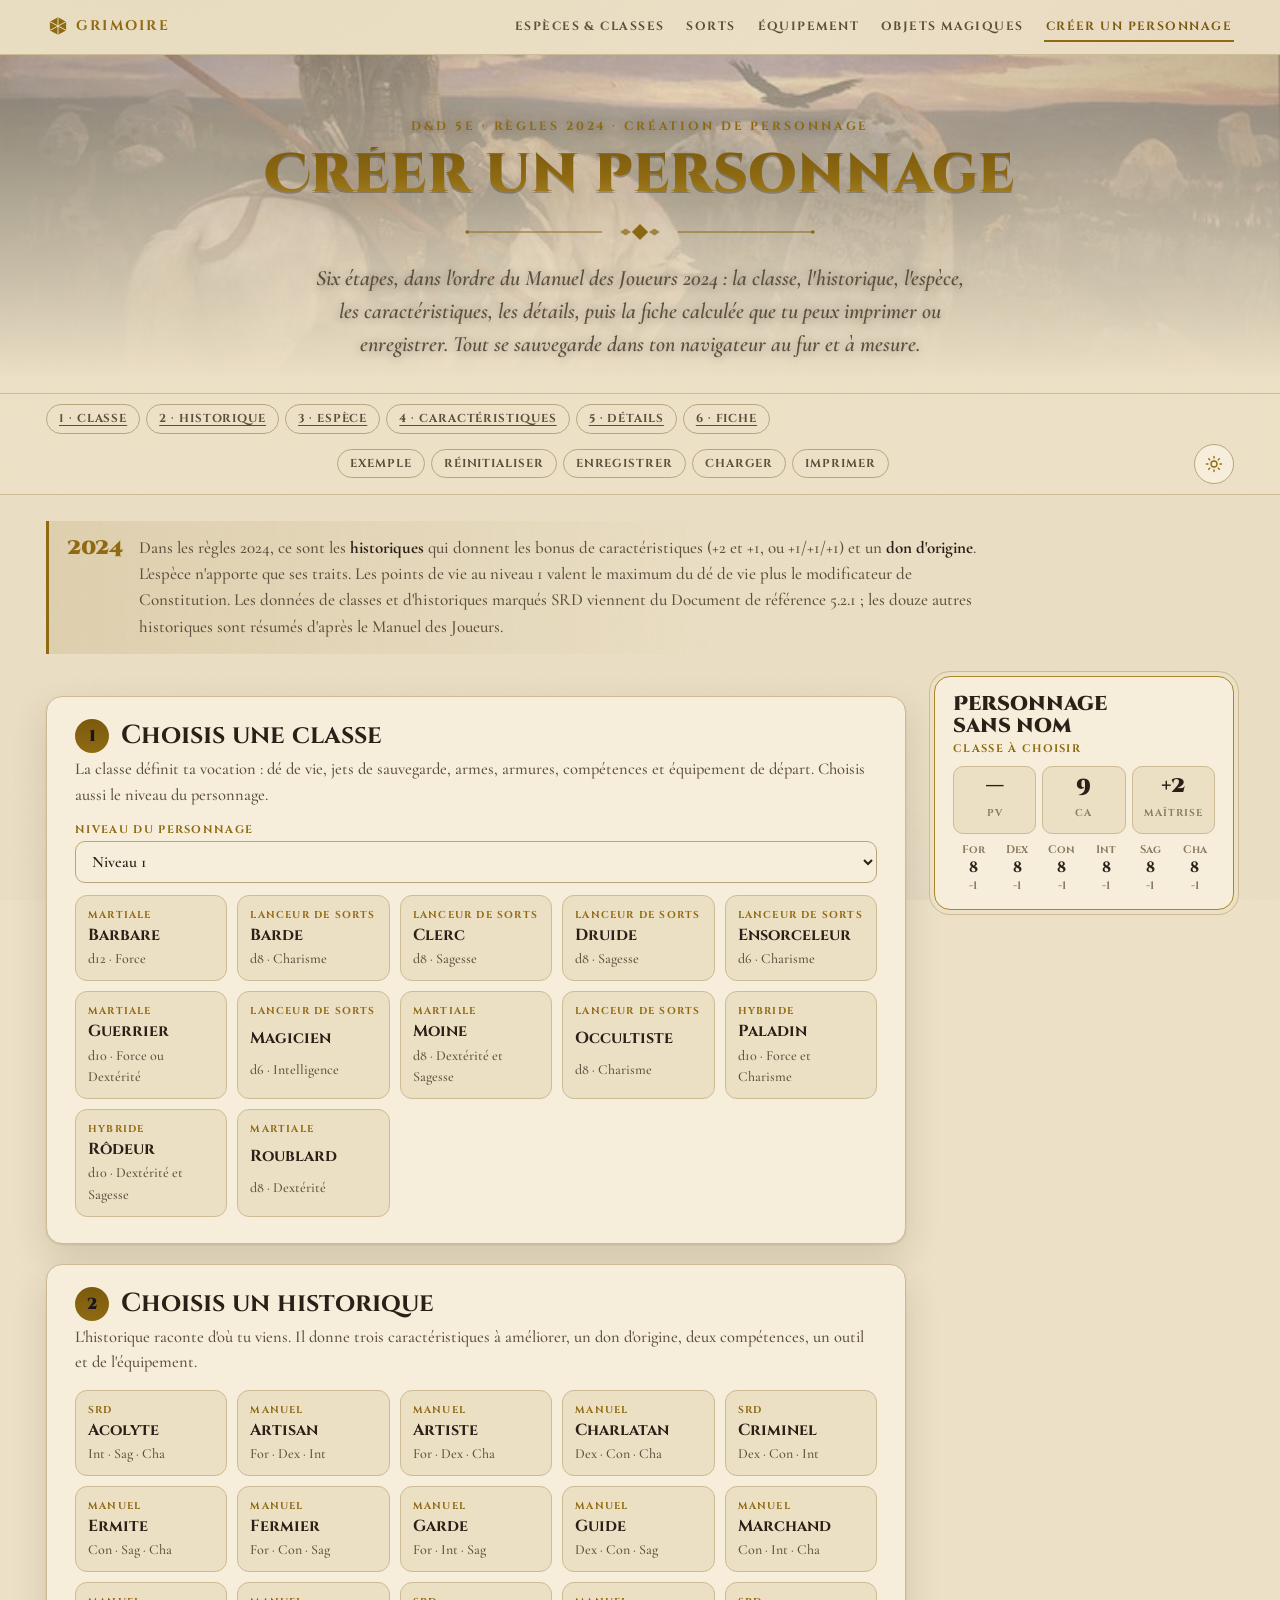
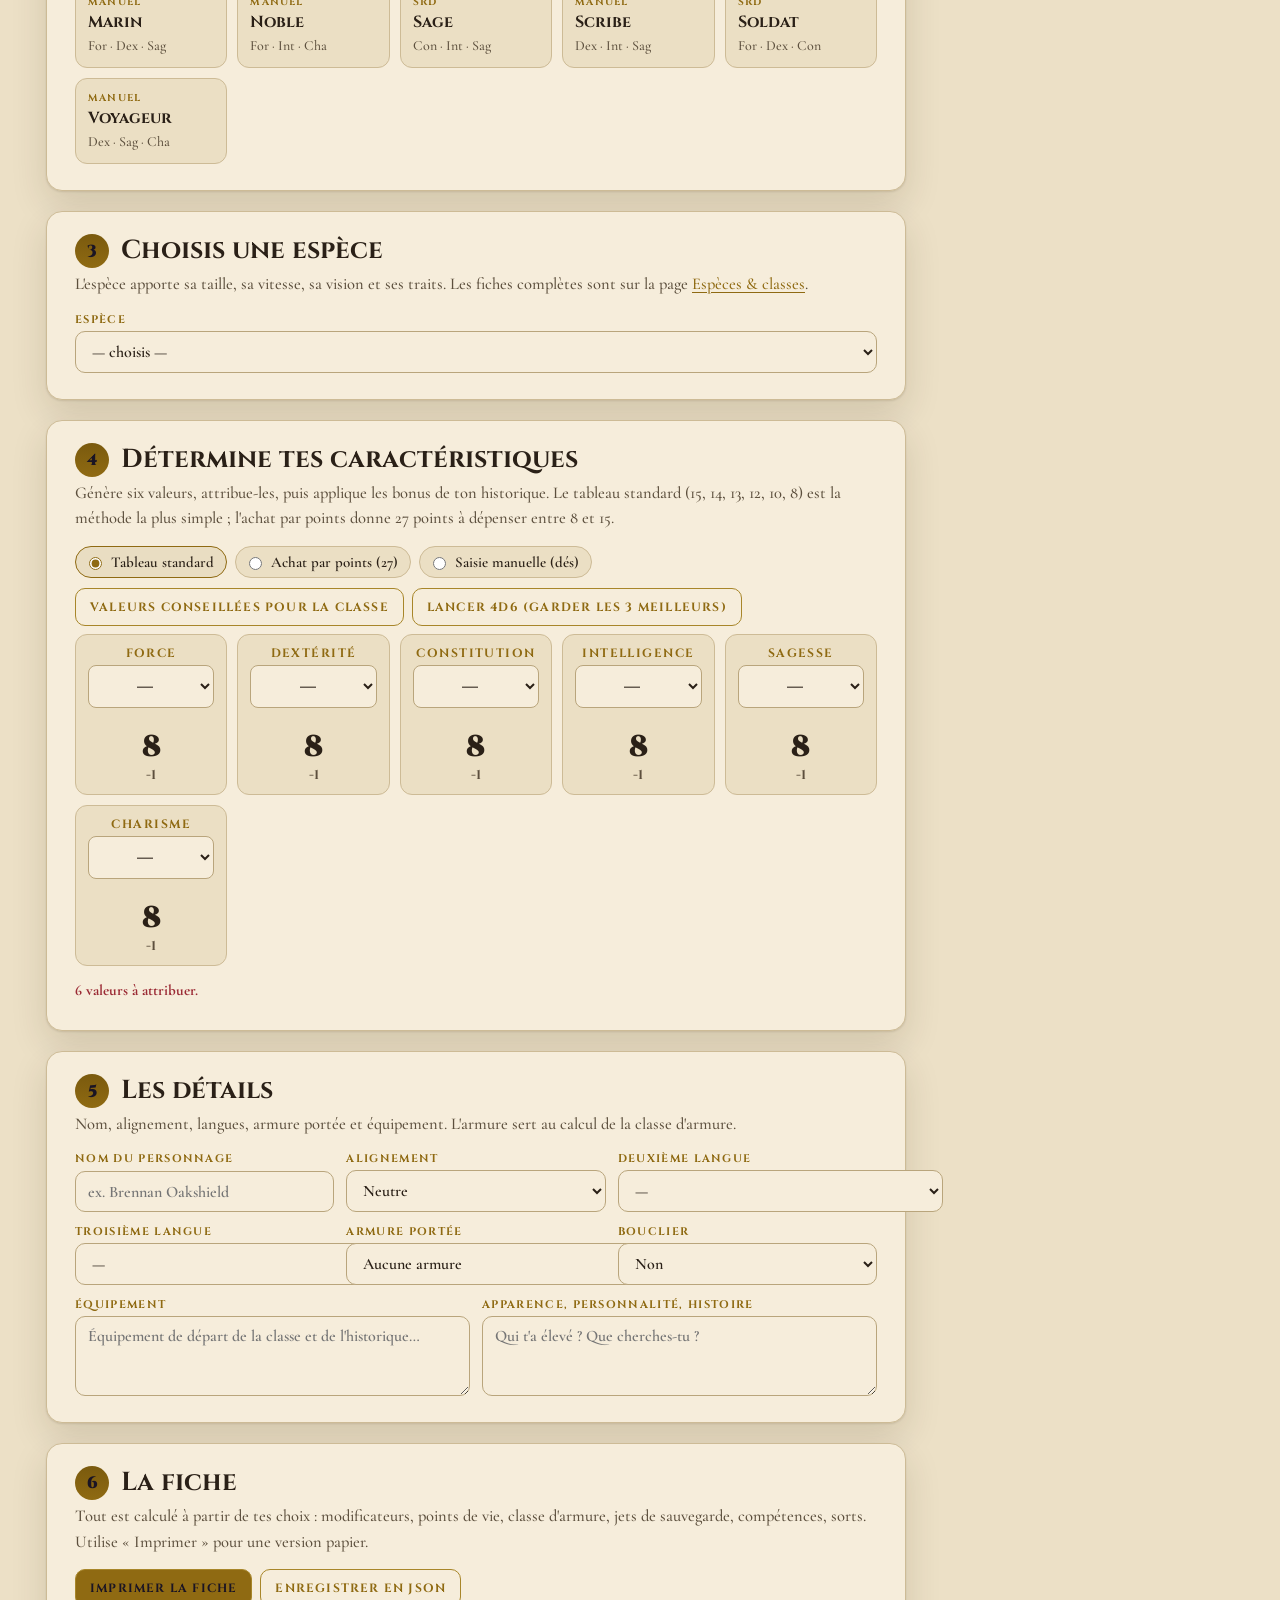
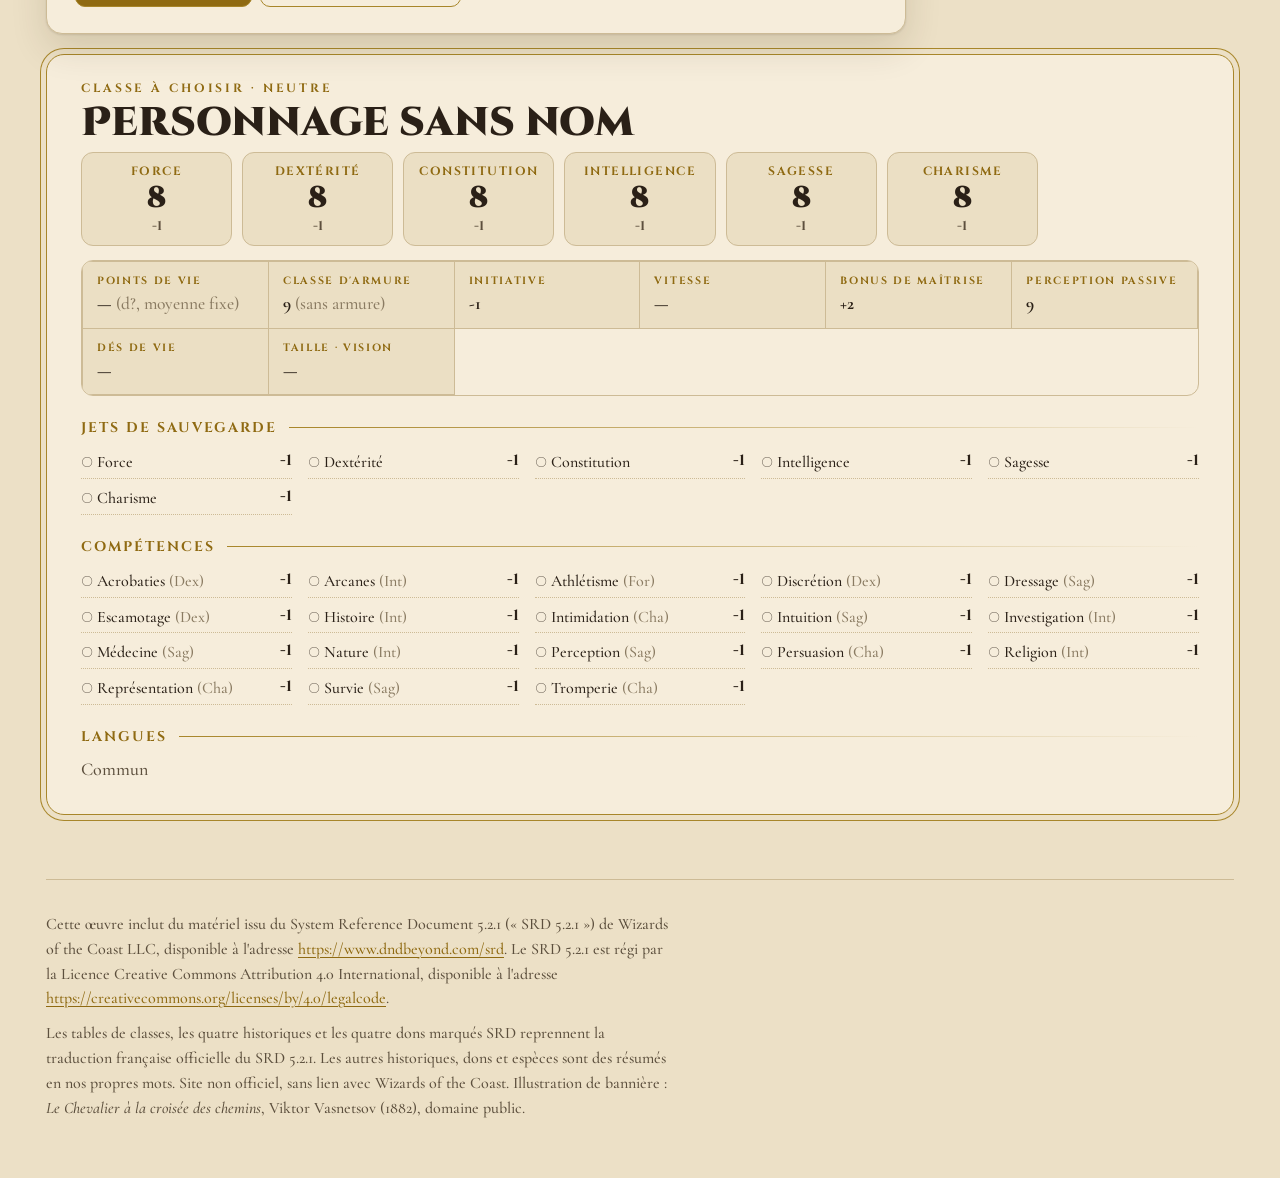
==== docs/creation.html @ 039c5c3c "Sorts, équipement, objets magiques et créateur de personnage (SRD 5.2.1 FR) Quatre nouvelles pages g" ====
<!doctype html>
<html lang="fr">
<head>
<meta charset="utf-8">
<meta name="viewport" content="width=device-width,initial-scale=1,viewport-fit=cover">
<title>Créer un personnage · Grimoire de l'aventurier</title>
<meta name="description" content="Guide et créateur de personnage pour D&D 5e (règles 2024) : classe, historique, espèce, caractéristiques, fiche calculée et imprimable.">
<link rel="icon" href="data:image/svg+xml,%3Csvg xmlns='http://www.w3.org/2000/svg' viewBox='0 0 64 64'%3E%3Cpath d='M32 4 58 18v28L32 60 6 46V18z' fill='%23d4af37'/%3E%3Cpath d='M32 4v56M6 18l26 14 26-14M6 46l26-14 26 14' stroke='%231a1424' stroke-width='3' fill='none'/%3E%3C/svg%3E">
<link rel="preconnect" href="https://fonts.googleapis.com">
<link rel="preconnect" href="https://fonts.gstatic.com" crossorigin>
<link rel="stylesheet" href="https://fonts.googleapis.com/css2?family=Cinzel:wght@500;700;900&family=Cinzel+Decorative:wght@700;900&family=Cormorant+Garamond:ital,wght@0,500;0,600;0,700;1,500;1,600&display=swap">
<link rel="stylesheet" href="style.css">
<style>
.layout{display:grid;grid-template-columns:minmax(0,1fr) 300px;gap:28px;align-items:start;margin-top:22px}
@media (max-width:980px){.layout{grid-template-columns:1fr}.aside{position:static!important}}
.aside{position:sticky;top:78px}
.step{background:var(--surface);border:1px solid var(--line);border-radius:var(--radius);padding:22px clamp(16px,3vw,28px) 26px;margin-top:20px;scroll-margin-top:90px;box-shadow:var(--shadow)}
.step h2{font:700 clamp(20px,2.6vw,26px)/1.15 var(--display);margin:0 0 4px;display:flex;align-items:center;gap:12px;color:var(--ink)}
.step h2 .num{width:34px;height:34px;flex:none;display:grid;place-items:center;border-radius:50%;background:linear-gradient(180deg,var(--gold-2),var(--gold));color:#1a1424;font:900 16px var(--display)}
.step .help{margin:0 0 14px;color:var(--ink-2);font-size:16.5px}
.cards{display:grid;grid-template-columns:repeat(auto-fill,minmax(150px,1fr));gap:10px}
.pick{all:unset;box-sizing:border-box;cursor:pointer;border:1px solid var(--line);border-radius:12px;padding:12px 12px 10px;background:var(--surface-2);display:grid;gap:4px;transition:border-color .15s,transform .15s}
.pick:hover{border-color:var(--gold-3);transform:translateY(-1px)}
.pick[aria-pressed="true"]{border-color:var(--gold);box-shadow:0 0 0 1px var(--gold),0 0 18px rgba(212,175,55,.2);background:var(--surface-3)}
.pick b{font:700 16px/1.15 var(--display);color:var(--ink)}
.pick i{font:700 10px var(--display);font-style:normal;letter-spacing:.12em;text-transform:uppercase;color:var(--gold)}
.pick small{color:var(--ink-2);font-size:14px}
.detail{margin-top:16px;border-top:1px solid var(--line);padding-top:14px;display:grid;gap:12px}
.kv{display:grid;grid-template-columns:repeat(auto-fill,minmax(210px,1fr));gap:1px;padding:1px;border:1px solid var(--line);border-radius:12px;overflow:hidden}
.kv div{background:var(--surface-2);padding:10px 12px;box-shadow:0 0 0 1px var(--line)}
.kv dt{font:700 10.5px var(--display);letter-spacing:.14em;text-transform:uppercase;color:var(--gold)}
.kv dd{margin:4px 0 0;font-size:16px;color:var(--ink)}
.checks{display:flex;flex-wrap:wrap;gap:8px}
.checks label{display:inline-flex;align-items:center;gap:6px;border:1px solid var(--line);border-radius:999px;padding:6px 12px 6px 8px;font:600 15px var(--body);background:var(--surface-2);cursor:pointer}
.checks label:has(input:checked){border-color:var(--gold);background:var(--gold-soft);color:var(--ink)}
.checks label:has(input:disabled){opacity:.5;cursor:not-allowed}
.checks input{accent-color:var(--gold)}
label.f{display:grid;gap:4px;font:700 11px var(--display);letter-spacing:.12em;text-transform:uppercase;color:var(--gold)}
label.f input,label.f select,label.f textarea{font:600 16px var(--body);padding:9px 12px;border:1px solid var(--line-2);border-radius:10px;background:var(--surface);color:var(--ink);letter-spacing:0;text-transform:none}
label.f textarea{min-height:80px;resize:vertical}
.grid2{display:grid;grid-template-columns:repeat(auto-fit,minmax(220px,1fr));gap:12px}
.abil{display:grid;grid-template-columns:repeat(auto-fill,minmax(150px,1fr));gap:10px;margin-top:8px}
.ab{border:1px solid var(--line);border-radius:12px;padding:10px 12px;background:var(--surface-2);text-align:center;display:grid;gap:4px}
.ab b{font:700 12px var(--display);letter-spacing:.12em;text-transform:uppercase;color:var(--gold)}
.ab select,.ab input{font:700 20px var(--display);text-align:center;padding:6px;border:1px solid var(--line-2);border-radius:8px;background:var(--surface);color:var(--ink);width:100%}
.ab .tot{font:900 30px/1 var(--fancy);color:var(--ink)}
.ab .mod{font:700 13px var(--display);color:var(--ink-2)}
.ab .bonus{font:600 13px var(--body);color:var(--teal);min-height:16px}
.warn{color:var(--crimson);font-weight:700;font-size:15px}
.ok{color:var(--teal);font-weight:700;font-size:15px}
.btn{font:700 12px var(--display);letter-spacing:.1em;text-transform:uppercase;border:1px solid var(--gold-3);background:var(--surface);color:var(--gold);padding:10px 14px;border-radius:10px;cursor:pointer}
.btn:hover{background:var(--gold);color:#1a1424}
.btn.primary{background:var(--gold);color:#1a1424}
.btns{display:flex;flex-wrap:wrap;gap:8px;margin-top:10px}
.summ{background:var(--surface);border:1px solid var(--gold-3);border-radius:16px;padding:16px 18px;box-shadow:0 0 0 4px var(--bg),0 0 0 5px var(--line)}
.summ h3{font:900 20px/1.1 var(--fancy);margin:0;color:var(--ink);text-wrap:balance}
.summ .sub2{font:700 11px var(--display);letter-spacing:.12em;text-transform:uppercase;color:var(--gold);margin:4px 0 10px}
.summ .big{display:grid;grid-template-columns:repeat(3,1fr);gap:6px;margin:8px 0}
.summ .big div{text-align:center;border:1px solid var(--line);border-radius:10px;padding:8px 4px;background:var(--surface-2)}
.summ .big b{display:block;font:900 22px/1 var(--fancy);color:var(--ink)}
.summ .big span{font:700 10px var(--display);letter-spacing:.1em;text-transform:uppercase;color:var(--ink-3)}
.summ .mini{display:grid;grid-template-columns:repeat(6,1fr);gap:4px;margin-top:6px}
.summ .mini div{text-align:center;font:700 11px var(--display);color:var(--ink-3)}
.summ .mini b{display:block;font:700 15px var(--display);color:var(--ink)}
/* fiche */
.fiche{background:var(--surface);border:1px solid var(--gold-3);border-radius:18px;padding:26px clamp(16px,3vw,34px) 30px;margin-top:20px;box-shadow:0 0 0 5px var(--bg),0 0 0 6px var(--gold-3)}
.fiche h2{font:900 clamp(28px,4vw,40px)/1.05 var(--fancy);margin:0;color:var(--ink)}
.fiche .eyebrow{margin-bottom:6px}
.fiche h4{font:700 14px var(--display);letter-spacing:.14em;text-transform:uppercase;margin:22px 0 10px;color:var(--gold);display:flex;align-items:center;gap:12px}
.fiche h4::after{content:"";flex:1;height:1px;background:linear-gradient(90deg,var(--gold-3),transparent)}
.fiche .abil .ab{background:var(--surface-2)}
.fiche .stats{margin-top:14px}
.skl{display:grid;grid-template-columns:repeat(auto-fill,minmax(210px,1fr));gap:4px 16px;font-size:16px}
.skl div{display:flex;justify-content:space-between;gap:8px;border-bottom:1px dotted var(--line);padding:3px 0}
.skl .p{color:var(--gold);font-weight:700}
.skl .m{font:700 15px var(--display);color:var(--ink)}
.fiche ul{margin:0;padding-left:18px;color:var(--ink-2);font-size:16.5px}
.fiche ul li{margin-bottom:4px}
.fiche ul b{color:var(--ink)}
.slots{display:flex;flex-wrap:wrap;gap:6px}
.slots span{border:1px solid var(--gold-3);border-radius:8px;padding:6px 10px;font:700 13px var(--display);color:var(--ink)}
.slots span small{color:var(--ink-3);letter-spacing:.06em}
body[data-print] nav.site,body[data-print] .hero,body[data-print] .bar,body[data-print] .layout,body[data-print] .note,body[data-print] footer{display:none}
@media print{
  nav.site,.hero,.bar,.layout>*:not(.fiche-wrap),.btns,footer,.note,.theme{display:none!important}
  body{background:#fff;color:#111;font-size:13px}
  body::before,body::after{display:none}
  .layout{display:block}
  .fiche{box-shadow:none;border:1px solid #999;margin:0;padding:12px 16px;color:#111;background:#fff}
  .fiche h2,.fiche .ab .tot,.fiche .skl .m,.fiche ul b{color:#111}
  .fiche .ab{background:#fff;border-color:#bbb}
  .kv div{background:#fff;box-shadow:0 0 0 1px #ccc}
}
</style>
</head>
<body data-page="creation">
<nav class="site" aria-label="Sections du site">
  <div class="wrap site-in">
    <a class="brand" href="index.html"><svg viewBox="0 0 64 64" aria-hidden="true"><path d="M32 4 58 18v28L32 60 6 46V18z" fill="currentColor"/><path d="M32 4v56M6 18l26 14 26-14M6 46l26-14 26 14" stroke="var(--bg)" stroke-width="3" fill="none"/></svg>Grimoire</a>
    <a href="index.html" data-page="index">Espèces &amp; classes</a>
    <a href="sorts.html" data-page="sorts">Sorts</a>
    <a href="equipement.html" data-page="equipement">Équipement</a>
    <a href="objets.html" data-page="objets">Objets magiques</a>
    <a href="creation.html" data-page="creation">Créer un personnage</a>
  </div>
</nav>
<header class="hero small">
  <div class="hero-art" aria-hidden="true"><img src="img/humain.jpg" alt="" style="object-position:50% 40%"></div>
  <div class="wrap hero-in">
    <div class="eyebrow">D&amp;D 5e · règles 2024 · création de personnage</div>
    <h1>Créer un personnage</h1>
    <svg class="flourish" viewBox="0 0 400 24" aria-hidden="true"><path d="M8 12h150M242 12h150" stroke="currentColor" stroke-width="1.2"/><path d="M200 3l9 9-9 9-9-9z" fill="currentColor"/><path d="M178 12l6-4 6 4-6 4zM210 12l6-4 6 4-6 4z" fill="currentColor" opacity=".7"/><circle cx="8" cy="12" r="2" fill="currentColor"/><circle cx="392" cy="12" r="2" fill="currentColor"/></svg>
    <p class="lede">Six étapes, dans l'ordre du Manuel des Joueurs 2024 : la classe, l'historique, l'espèce, les caractéristiques, les détails, puis la fiche calculée que tu peux imprimer ou enregistrer. Tout se sauvegarde dans ton navigateur au fur et à mesure.</p>
  </div>
</header>

<div class="bar" role="toolbar" aria-label="Étapes">
  <div class="wrap bar-in">
    <div class="chips" id="steps">
      <a class="chip" href="#s1">1 · Classe</a><a class="chip" href="#s2">2 · Historique</a><a class="chip" href="#s3">3 · Espèce</a><a class="chip" href="#s4">4 · Caractéristiques</a><a class="chip" href="#s5">5 · Détails</a><a class="chip" href="#s6">6 · Fiche</a>
    </div>
    <div class="chips" style="margin-left:auto">
      <button class="chip" id="b-demo" title="Remplit un exemple : un guerrier humain soldat">Exemple</button>
      <button class="chip" id="b-reset">Réinitialiser</button>
      <button class="chip" id="b-save">Enregistrer</button>
      <button class="chip" id="b-load">Charger</button>
      <button class="chip" id="b-print">Imprimer</button>
    </div>
    <input type="file" id="file" accept="application/json" hidden>
    <button class="theme" id="theme" type="button" aria-label="Changer de thème" title="Thème clair / sombre">
      <svg class="moon" viewBox="0 0 24 24"><path d="M21 13A8.5 8.5 0 0 1 11 3a8.5 8.5 0 1 0 10 10z"/></svg>
      <svg class="sun" viewBox="0 0 24 24"><circle cx="12" cy="12" r="4"/><path d="M12 2v2M12 20v2M2 12h2M20 12h2M4.9 4.9l1.4 1.4M17.7 17.7l1.4 1.4M4.9 19.1l1.4-1.4M17.7 6.3l1.4-1.4"/></svg>
    </button>
  </div>
</div>

<div class="wrap">
  <div class="note">
    <b>2024</b>
    <p>Dans les règles 2024, ce sont les <strong>historiques</strong> qui donnent les bonus de caractéristiques (+2 et +1, ou +1/+1/+1) et un <strong>don d'origine</strong>. L'espèce n'apporte que ses traits. Les points de vie au niveau 1 valent le maximum du dé de vie plus le modificateur de Constitution. Les données de classes et d'historiques marqués SRD viennent du Document de référence 5.2.1 ; les douze autres historiques sont résumés d'après le Manuel des Joueurs.</p>
  </div>

  <div class="layout">
  <div>
    <section class="step" id="s1">
      <h2><span class="num">1</span>Choisis une classe</h2>
      <p class="help">La classe définit ta vocation : dé de vie, jets de sauvegarde, armes, armures, compétences et équipement de départ. Choisis aussi le niveau du personnage.</p>
      <div class="grid2" style="margin-bottom:12px"><label class="f">Niveau du personnage<select id="lvl"></select></label></div>
      <div class="cards" id="classes"></div>
      <div class="detail" id="cls-detail" hidden></div>
    </section>

    <section class="step" id="s2">
      <h2><span class="num">2</span>Choisis un historique</h2>
      <p class="help">L'historique raconte d'où tu viens. Il donne trois caractéristiques à améliorer, un don d'origine, deux compétences, un outil et de l'équipement.</p>
      <div class="cards" id="bgs"></div>
      <div class="detail" id="bg-detail" hidden></div>
    </section>

    <section class="step" id="s3">
      <h2><span class="num">3</span>Choisis une espèce</h2>
      <p class="help">L'espèce apporte sa taille, sa vitesse, sa vision et ses traits. Les fiches complètes sont sur la page <a href="index.html">Espèces &amp; classes</a>.</p>
      <div class="grid2"><label class="f">Espèce<select id="sp"></select></label><label class="f" id="sp-var-wrap" hidden>Lignée / variante<input id="sp-var" placeholder="ex. Haut-elfe, Drow…"></label></div>
      <div class="detail" id="sp-detail" hidden></div>
    </section>

    <section class="step" id="s4">
      <h2><span class="num">4</span>Détermine tes caractéristiques</h2>
      <p class="help">Génère six valeurs, attribue-les, puis applique les bonus de ton historique. Le tableau standard (15, 14, 13, 12, 10, 8) est la méthode la plus simple ; l'achat par points donne 27 points à dépenser entre 8 et 15.</p>
      <div class="checks" id="methods">
        <label><input type="radio" name="method" value="standard" checked>Tableau standard</label>
        <label><input type="radio" name="method" value="points">Achat par points (27)</label>
        <label><input type="radio" name="method" value="manuel">Saisie manuelle (dés)</label>
      </div>
      <div class="btns"><button class="btn" id="b-std">Valeurs conseillées pour la classe</button><button class="btn" id="b-roll">Lancer 4d6 (garder les 3 meilleurs)</button></div>
      <div class="abil" id="abil"></div>
      <p id="abil-msg" style="margin:10px 0 0"></p>
      <div class="detail" id="bg-bonus" hidden></div>
    </section>

    <section class="step" id="s5">
      <h2><span class="num">5</span>Les détails</h2>
      <p class="help">Nom, alignement, langues, armure portée et équipement. L'armure sert au calcul de la classe d'armure.</p>
      <div class="grid2">
        <label class="f">Nom du personnage<input id="nom" placeholder="ex. Brennan Oakshield"></label>
        <label class="f">Alignement<select id="align"></select></label>
        <label class="f">Deuxième langue<select id="lang1"></select></label>
        <label class="f">Troisième langue<select id="lang2"></select></label>
        <label class="f">Armure portée<select id="armor"></select></label>
        <label class="f">Bouclier<select id="shield"><option value="0">Non</option><option value="1">Oui (+2 CA)</option></select></label>
      </div>
      <div class="grid2" style="margin-top:12px">
        <label class="f">Équipement<textarea id="equip" placeholder="Équipement de départ de la classe et de l'historique…"></textarea></label>
        <label class="f">Apparence, personnalité, histoire<textarea id="notes" placeholder="Qui t'a élevé ? Que cherches-tu ?"></textarea></label>
      </div>
    </section>

    <section class="step" id="s6">
      <h2><span class="num">6</span>La fiche</h2>
      <p class="help">Tout est calculé à partir de tes choix : modificateurs, points de vie, classe d'armure, jets de sauvegarde, compétences, sorts. Utilise « Imprimer » pour une version papier.</p>
      <div class="btns"><button class="btn primary" id="b-print2">Imprimer la fiche</button><button class="btn" id="b-save2">Enregistrer en JSON</button></div>
    </section>
  </div>

  <aside class="aside">
    <div class="summ" id="summ"></div>
  </aside>
  </div>

  <div class="fiche-wrap"><article class="fiche" id="fiche"></article></div>

  <footer>
    <p>Cette œuvre inclut du matériel issu du System Reference Document 5.2.1 (« SRD 5.2.1 ») de Wizards of the Coast LLC, disponible à l'adresse <a href="https://www.dndbeyond.com/srd" target="_blank" rel="noopener">https://www.dndbeyond.com/srd</a>. Le SRD 5.2.1 est régi par la Licence Creative Commons Attribution 4.0 International, disponible à l'adresse <a href="https://creativecommons.org/licenses/by/4.0/legalcode" target="_blank" rel="noopener">https://creativecommons.org/licenses/by/4.0/legalcode</a>.</p>
    <p>Les tables de classes, les quatre historiques et les quatre dons marqués SRD reprennent la traduction française officielle du SRD 5.2.1. Les autres historiques, dons et espèces sont des résumés en nos propres mots. Site non officiel, sans lien avec Wizards of the Coast. Illustration de bannière : <i>Le Chevalier à la croisée des chemins</i>, Viktor Vasnetsov (1882), domaine public.</p>
  </footer>
</div>

<script>
const ESPECES=[
{id:"aasimar",nom:"Aasimar",en:"Aasimar",taille:"M ou P",vitesse:"9 m",vision:"18 m",
 resume:"Mortels portant une étincelle céleste, liés aux plans supérieurs et souvent guidés par un gardien divin.",
 traits:[
  ["Résistance céleste","Résistance aux dégâts nécrotiques et radiants."],
  ["Vision dans le noir","18 m."],
  ["Mains guérisseuses","Action magique : soigne une créature touchée d'autant de d4 que ton bonus de maîtrise. 1 fois par repos long."],
  ["Porteur de lumière","Tu connais le sort mineur Lumière (Charisme)."],
  ["Révélation céleste (niv. 3)","Action bonus, 1 minute, 1 fois par repos long. Une fois par tour, dégâts supplémentaires égaux à ton bonus de maîtrise. Trois formes : Ailes célestes (vol), Rayonnement intérieur (lumière et dégâts radiants autour de toi), Voile nécrotique (les ennemis proches peuvent être effrayés)."]
 ],pairs:["Paladin","Clerc","Occultiste","Ensorceleur"]},
{id:"drakeide",nom:"Drakéide",en:"Dragonborn",taille:"M",vitesse:"9 m",vision:"18 m",
 resume:"Descendants des dragons, fiers et imposants, qui portent dans leur sang l'élément de leur ancêtre.",
 traits:[
  ["Ascendance draconique","Choisis un dragon : noir ou cuivre (acide), bleu ou bronze (foudre), airain, or ou rouge (feu), vert (poison), argent ou blanc (froid)."],
  ["Souffle","Remplace une attaque : cône de 4,5 m ou ligne de 9 m, 1d10 dégâts de ton type (2d10 niv. 5, 3d10 niv. 11, 4d10 niv. 17). Utilisations = bonus de maîtrise par repos long."],
  ["Résistance aux dégâts","Résistance au type de dégâts de ton ascendance."],
  ["Vision dans le noir","18 m."],
  ["Vol draconique (niv. 5)","Action bonus : des ailes spectrales te donnent une vitesse de vol égale à ta vitesse pendant 10 minutes. 1 fois par repos long."]
 ],pairs:["Paladin","Guerrier","Ensorceleur","Barbare"]},
{id:"nain",nom:"Nain",en:"Dwarf",taille:"M",vitesse:"9 m",vision:"36 m",
 resume:"Peuple robuste né de la pierre et de la forge, endurant, têtu et fidèle à ses clans.",
 traits:[
  ["Vision dans le noir","36 m, la meilleure portée des espèces du manuel."],
  ["Résilience naine","Résistance aux dégâts de poison et avantage aux jets de sauvegarde contre l'état empoisonné."],
  ["Robustesse naine","+1 point de vie maximum par niveau."],
  ["Connaissance de la pierre","Action bonus : perception des vibrations sur 18 m pendant 10 minutes, sur une surface de pierre. Utilisations = bonus de maîtrise par repos long."]
 ],pairs:["Clerc","Guerrier","Barbare","Paladin"]},
{id:"elfe",nom:"Elfe",en:"Elf",taille:"M",vitesse:"9 m",vision:"18 m",
 resume:"Êtres gracieux au sang féerique, qui ne dorment pas mais entrent en transe.",
 traits:[
  ["Lignée elfique","Drow : vision dans le noir 36 m, Lumières dansantes, puis Lueurs féeriques (niv. 3) et Ténèbres (niv. 5). Haut-elfe : Prestidigitation (échangeable), puis Détection de la magie et Foulée brumeuse. Elfe sylvestre : vitesse 10,5 m, Druidisme, puis Grande foulée et Passage sans trace."],
  ["Ascendance féerique","Avantage aux jets de sauvegarde contre l'état charmé."],
  ["Sens aiguisés","Maîtrise de Perspicacité, Perception ou Survie (au choix)."],
  ["Transe","Un repos long ne prend que 4 heures, en restant conscient."],
  ["Vision dans le noir","18 m (36 m pour les drows)."]
 ],pairs:["Rôdeur","Magicien","Roublard","Druide"]},
{id:"gnome",nom:"Gnome",en:"Gnome",taille:"P",vitesse:"9 m",vision:"18 m",
 resume:"Petits inventeurs curieux et malicieux, à l'esprit très difficile à manipuler.",
 traits:[
  ["Ruse gnome","Avantage aux jets de sauvegarde d'Intelligence, de Sagesse et de Charisme."],
  ["Lignée gnome","Gnome des forêts : Illusion mineure et Communication avec les animaux (bonus de maîtrise fois par repos long). Gnome des roches : Réparation et Prestidigitation, et fabrication de petits mécanismes."],
  ["Vision dans le noir","18 m."]
 ],pairs:["Magicien","Occultiste","Roublard","Barde"]},
{id:"goliath",nom:"Goliath",en:"Goliath",taille:"M",vitesse:"10,5 m",vision:"—",
 resume:"Descendants lointains des géants, taillés pour les sommets et la compétition.",
 traits:[
  ["Ascendance de géant","Un pouvoir au choix, bonus de maîtrise fois par repos long. Nuages : téléportation de 9 m. Feu : +1d10 feu. Givre : +1d6 froid et −3 m de vitesse. Colline : renverse la cible. Pierre : réduit les dégâts reçus de 1d12 + Con. Tempête : 1d8 tonnerre en réaction."],
  ["Forme géante (niv. 5)","Action bonus : tu deviens de taille G pendant 10 minutes, avec avantage aux tests de Force et +3 m de vitesse. 1 fois par repos long."],
  ["Carrure puissante","Avantage pour mettre fin à l'état agrippé, et tu comptes une taille au-dessus pour la capacité de charge."]
 ],pairs:["Barbare","Guerrier","Moine","Paladin"]},
{id:"halfelin",nom:"Halfelin",en:"Halfling",taille:"P",vitesse:"9 m",vision:"—",
 resume:"Petites gens chaleureuses et étonnamment chanceuses, capables de se faufiler partout.",
 traits:[
  ["Chanceux","Quand tu fais un 1 au d20 d'un test, tu relances le dé et gardes le nouveau résultat."],
  ["Brave","Avantage aux jets de sauvegarde contre l'état effrayé."],
  ["Agilité halfeline","Tu peux traverser l'espace d'une créature plus grande que toi."],
  ["Discrétion naturelle","Tu peux te cacher derrière une créature de taille M ou plus."]
 ],pairs:["Roublard","Barde","Rôdeur","Moine"]},
{id:"humain",nom:"Humain",en:"Human",taille:"M ou P",vitesse:"9 m",vision:"—",
 resume:"Le peuple le plus répandu et le plus ambitieux, qui compense sa vie courte par sa polyvalence.",
 traits:[
  ["Ingénieux","Tu gagnes l'Inspiration héroïque à chaque repos long."],
  ["Doué","Maîtrise d'une compétence au choix."],
  ["Polyvalent","Un don d'origine au choix (par exemple Doué ou Vigilant), en plus de celui de ton historique."]
 ],pairs:["Toutes les classes"]},
{id:"orc",nom:"Orc",en:"Orc",taille:"M",vitesse:"9 m",vision:"36 m",
 resume:"Peuple endurant forgé par Gruumsh pour survivre et ne jamais abandonner.",
 traits:[
  ["Poussée d'adrénaline","Action bonus : Foncer et gagner des PV temporaires égaux à ton bonus de maîtrise. Utilisations = bonus de maîtrise par repos court ou long."],
  ["Endurance implacable","Quand tu tombes à 0 PV sans être tué, tu restes à 1 PV. 1 fois par repos long."],
  ["Vision dans le noir","36 m."]
 ],pairs:["Barbare","Guerrier","Rôdeur","Paladin"]},
{id:"tieffelin",nom:"Tieffelin",en:"Tiefling",taille:"M ou P",vitesse:"9 m",vision:"18 m",
 resume:"Mortels marqués par un héritage des plans inférieurs, reconnaissables à leurs cornes et à leur queue.",
 traits:[
  ["Héritage fiélon","Abyssal : résistance au poison, Aspersion de poison, puis Rayon empoisonné (niv. 3) et Immobilisation de personne (niv. 5). Chthonien : résistance nécrotique, Contact glacial, puis Simulacre de vie et Rayon affaiblissant. Infernal : résistance au feu, Trait de feu, puis Représailles infernales et Ténèbres."],
  ["Présence d'outre-monde","Tu connais le sort mineur Thaumaturgie."],
  ["Vision dans le noir","18 m."]
 ],pairs:["Occultiste","Ensorceleur","Barde","Paladin"]}
];

ESPECES.forEach(e=>{e.src='phb'});
const f=(nom,en,src,taille,vitesse,vision,resume,traits,pairs,type)=>({id:norm(nom).replace(/[^a-z]+/g,'-'),nom,en,src,taille,vitesse,vision,resume,traits,pairs,type});
function norm(s){return s.normalize('NFD').replace(/[̀-ͯ]/g,'').toLowerCase()}
ESPECES.push(
// Eberron : Forge of the Artificer (déc. 2025)
f("Changelin","Changeling","eberron","M ou P","9 m","—","Métamorphes capables de changer d'apparence à volonté, qui vivent souvent sous plusieurs identités.",[
 ["Métamorphe","Action : tu changes d'apparence (traits, voix, taille dans ta catégorie). Avantage aux tests de Charisme tant que tu es métamorphosé (révision 2025)."],
 ["Instincts de changelin","Maîtrise de deux compétences sociales (Tromperie, Intimidation, Perspicacité, Représentation ou Persuasion)."]
],["Roublard","Barde","Occultiste","Ensorceleur"],"Humanoïde"),
f("Kalashtar","Kalashtar","eberron","M","9 m","—","Humains liés à un esprit venu du plan des rêves, calmes, télépathes et coupés de leurs propres songes.",[
 ["Type Aberration","Depuis la révision 2025, les kalashtar sont des Aberrations."],
 ["Lien mental","Télépathie, désormais avec plusieurs créatures à la fois et sans ligne de vue."],
 ["Discipline mentale","Résistance aux dégâts psychiques."],
 ["Coupé des rêves","Après un repos long, maîtrise d'une compétence au choix jusqu'au repos long suivant. Les sorts de rêve n'ont pas d'effet sur toi."]
],["Moine","Clerc","Magicien","Barde"],"Aberration"),
f("Khoravar","Khoravar","eberron","M ou P","9 m","18 m","Les demi-elfes d'Eberron, devenus un peuple à part entière entre les mondes humain et elfique.",[
 ["Ascendance féerique","Avantage aux sauvegardes contre l'état charmé."],
 ["Don féerique","Tu connais le sort mineur Amis, échangeable après un repos long contre un sort mineur de clerc, druide ou magicien."],
 ["Résilience à la léthargie","Transforme un échec contre l'état inconscient en réussite. Se recharge après 1d4 repos longs."],
 ["Polyvalence","Maîtrise d'une compétence ou d'un outil, échangeable après chaque repos long."],
 ["Vision dans le noir","18 m."]
],["Barde","Rôdeur","Paladin","Toutes les classes"],"Humanoïde"),
f("Changeforme","Shifter","eberron","M ou P","9 m","18 m","Descendants des lycanthropes, capables de laisser surgir leur bête intérieure pendant un moment.",[
 ["Mutation","Action bonus : tu libères ta part animale et gagnes des PV temporaires, plus un effet selon ta lignée (Longues-dents, Crins-sauvages, Pieds-rapides, Cuir-dur…). Utilisations liées au bonus de maîtrise."],
 ["Instincts bestiaux","Maîtrise d'une compétence parmi Acrobaties, Athlétisme, Intimidation ou Survie."],
 ["Vision dans le noir","18 m."]
],["Barbare","Rôdeur","Moine","Druide"],"Humanoïde"),
f("Forgelier","Warforged","eberron","M ou P","9 m","—","Soldats artificiels créés pour la Dernière Guerre, en quête d'un sens maintenant que la paix est revenue.",[
 ["Type Artificiel","Depuis la révision 2025, les forgeliers sont des Artificiels (Construct)."],
 ["Résilience construite","Résistance au poison et avantage pour éviter ou mettre fin à l'état empoisonné."],
 ["Protection intégrée","Armure intégrée au corps. Enfiler une armure ne prend plus une heure."],
 ["Repos de sentinelle","Pas besoin de dormir, et la magie ne peut pas t'endormir."],
 ["Infatigable","Pas d'épuisement dû à la soif, la faim ou l'asphyxie."]
],["Guerrier","Paladin","Artificier","Clerc"],"Artificiel"),
// Ravenloft : The Horrors Within (juin 2026)
f("Dhampir","Dhampir","ravenloft","M ou P","10,5 m","18 m","Mortels à moitié touchés par le vampirisme, qui ont soif sans être morts.",[
 ["Pattes d'araignée","Vitesse d'escalade égale à ta vitesse. Niveau 3 : tu te déplaces sur les murs et plafonds sans les mains."],
 ["Trace de mort-vivant","Résistance aux dégâts nécrotiques."],
 ["Morsure vampirique","Frappe à mains nues de 1d4 + Con perforants. Tu peux drainer (PV récupérés égaux aux dégâts) ou te renforcer (bonus à ton prochain test ou attaque dans la minute)."]
],["Roublard","Moine","Occultiste","Guerrier"],"Humanoïde"),
f("Hexblood","Hexblood","ravenloft","M ou P","9 m","18 m","Créatures transformées par une sorcière ou un pacte de guenaude, marquées par une magie étrange.",[
 ["Jeton étrange","Action bonus : tu crées un jeton magique pour envoyer un message télépathique (25 mots, 16 km) ou voir à distance à travers lui."],
 ["Magie maléfique","Déguisement et Maléfice toujours préparés, chacun lançable une fois par repos long sans emplacement (Int, Sag ou Cha)."],
 ["Vision dans le noir","18 m."]
],["Occultiste","Ensorceleur","Druide","Barde"],"Fée"),
f("Lupin","Lupin","ravenloft","M ou P","9 m","?","Nouvelle espèce 2026 : un peuple à l'allure de loup, héritier des instincts des loups-garous.",[
 ["Bond sauvage","Tes frappes à mains nues infligent des dégâts tranchants, et tu peux combiner dégâts et bousculade sur le même coup."],
 ["Hurlement","Action bonus : les créatures à 4,5 m font une sauvegarde de Sagesse (DD 8 + Con + maîtrise) ou ont un désavantage aux attaques et sauvegardes jusqu'à ton prochain tour."],
 ["Instincts de loup-garou","Maîtrise de Perception, Discrétion ou Survie."]
],["Barbare","Rôdeur","Moine","Guerrier"],"Humanoïde"),
f("Reborn","Reborn","ravenloft","M ou P","9 m","—","Revenus d'entre les morts, avec des souvenirs fragmentés d'une vie passée.",[
 ["Endurance étrange","Résistance au froid, au nécrotique ou au poison (au choix)."],
 ["Mort évitée","Avantage aux jets de sauvegarde contre la mort."],
 ["Éternel","Pas d'épuisement dû à la soif, la faim ou l'asphyxie, pas besoin de dormir, repos long en 4 heures."],
 ["Savoir d'une vie passée","Maîtrise d'une compétence. Sur un test raté, ajoute 1d6 (bonus de maîtrise fois par repos long)."]
],["Paladin","Clerc","Occultiste","Guerrier"],"Humanoïde"),
// Héritage : Monstres du Multivers (2022) et Manuel 2014
f("Aarakocra","Aarakocra","legacy","M","9 m","—","Peuple d'oiseaux venus du plan élémentaire de l'Air.",[
 ["Vol","Vitesse de vol égale à ta vitesse, sans armure intermédiaire ni lourde."],
 ["Serres","Frappes à mains nues de 1d6 tranchants."],
 ["Appel du vent (niv. 3)","Bourrasque une fois par repos long sans emplacement."]
],["Moine","Rôdeur","Druide"]),
f("Gobelours","Bugbear","legacy","M","9 m","18 m","Gobelinoïdes massifs et étonnamment discrets, liés aux fées.",[
 ["Membres allongés","+1,5 m d'allonge pour tes attaques au corps à corps pendant ton tour."],
 ["Attaque surprise","+2d6 dégâts contre une créature qui n'a pas encore joué au premier round."],
 ["Sournois","Maîtrise de Discrétion, tu passes par des espaces étroits."],
 ["Carrure puissante","Capacité de charge d'une taille au-dessus."],
 ["Ascendance féerique","Avantage contre l'état charmé."]
],["Roublard","Barbare","Guerrier"]),
f("Centaure","Centaur","legacy","M","12 m","—","Mi-humain mi-cheval, peuple nomade proche de la nature. Type Fée.",[
 ["Charge","Après 9 m en ligne droite, attaque de sabots en action bonus."],
 ["Sabots","Frappes à mains nues de 1d6 contondants."],
 ["Physionomie équine","Les montées coûtent le double, mais tu portes comme une créature plus grande."],
 ["Affinité naturelle","Dressage, Médecine, Nature ou Survie."]
],["Rôdeur","Paladin","Guerrier"],"Fée"),
f("Gnome des profondeurs","Deep Gnome","legacy","P","9 m","36 m","Svirfneblin de l'Outreterre, discrets et résistants à la magie.",[
 ["Résistance magique gnome","Avantage aux sauvegardes d'Int, Sag et Cha contre les sorts."],
 ["Camouflage svirfneblin","Avantage en Discrétion, bonus de maîtrise fois par repos long."],
 ["Don svirfneblin (niv. 3 et 5)","Déguisement, puis Antidétection sur toi."]
],["Roublard","Magicien","Rôdeur"]),
f("Duergar","Duergar","legacy","M","9 m","36 m","Nains gris de l'Outreterre, marqués par les flagelleurs mentaux.",[
 ["Magie duergar (niv. 3 et 5)","Agrandissement/Rapetissement, puis Invisibilité."],
 ["Résilience naine","Résistance au poison, avantage contre l'état empoisonné."],
 ["Fortitude psionique","Avantage contre les états charmé et étourdi."]
],["Guerrier","Barbare","Clerc"]),
f("Eladrin","Eladrin","legacy","M","9 m","18 m","Elfes de la Féerie dont l'humeur suit les saisons.",[
 ["Pas féerique","Action bonus : téléportation de 9 m, bonus de maîtrise fois par repos long. Effet de saison dès le niveau 3 (automne, hiver, printemps, été)."],
 ["Sens aiguisés, Ascendance féerique, Transe","Comme l'elfe."]
],["Paladin","Magicien","Ensorceleur","Occultiste"]),
f("Fée","Fairy","legacy","P","9 m","—","Petite créature de la Féerie aux ailes délicates. Type Fée.",[
 ["Vol","Vitesse de vol égale à ta vitesse, sans armure intermédiaire ni lourde."],
 ["Magie féerique","Druidisme, puis Lueurs féeriques (niv. 3) et Agrandissement/Rapetissement (niv. 5)."]
],["Druide","Occultiste","Barde"],"Fée"),
f("Firbolg","Firbolg","legacy","M","9 m","—","Gardiens des forêts, discrets et bienveillants, apparentés aux géants.",[
 ["Magie firbolg","Détection de la magie et Déguisement une fois par repos long."],
 ["Pas caché","Action bonus : invisible jusqu'à ton prochain tour, bonus de maîtrise fois par repos long."],
 ["Parole des bêtes et des feuilles","Tu peux te faire comprendre des bêtes et des plantes."],
 ["Carrure puissante","Capacité de charge d'une taille au-dessus."]
],["Druide","Clerc","Rôdeur"]),
f("Génasi","Genasi","legacy","M ou P","9 m","18 m","Mortels porteurs du sang d'un génie, chacun lié à un élément.",[
 ["Air","Vitesse 10,5 m, respiration sans fin, résistance à la foudre ; Poigne électrique, Feuille morte, Lévitation."],
 ["Terre","Ignore le terrain difficile de pierre ou de terre ; Protection contre les armes en action bonus, Passage sans trace."],
 ["Feu","Résistance au feu ; Flammes, Mains brûlantes, Lame de feu."],
 ["Eau","Amphibie, nage, résistance à l'acide ; Aspersion d'acide, Création ou destruction d'eau, Marche sur l'eau."]
],["Ensorceleur","Moine","Druide","Magicien"]),
f("Githyanki","Githyanki","legacy","M","9 m","—","Guerriers du plan Astral, libérés jadis des flagelleurs mentaux.",[
 ["Savoir astral","Après un repos long, maîtrise d'une compétence et d'une arme ou d'un outil."],
 ["Psionique githyanki","Main de mage invisible, puis Saut (niv. 3) et Foulée brumeuse (niv. 5)."],
 ["Résilience psychique","Résistance aux dégâts psychiques."]
],["Guerrier","Paladin","Magicien"]),
f("Githzerai","Githzerai","legacy","M","9 m","—","Moines ascétiques des Limbes, maîtres de leur esprit.",[
 ["Psionique githzerai","Main de mage invisible, puis Bouclier (niv. 3) et Détection des pensées (niv. 5)."],
 ["Discipline mentale","Avantage contre les états charmé et effrayé."],
 ["Résilience psychique","Résistance aux dégâts psychiques."]
],["Moine","Magicien","Clerc"]),
f("Gobelin","Goblin","legacy","P","9 m","18 m","Petits gobelinoïdes vifs et débrouillards.",[
 ["Furie des petits","Dégâts supplémentaires égaux à ton bonus de maîtrise contre plus grand que toi, bonus de maîtrise fois par repos long."],
 ["Fuite agile","Action bonus : Se désengager ou Se cacher."],
 ["Ascendance féerique","Avantage contre l'état charmé."]
],["Roublard","Guerrier","Rôdeur"]),
f("Lièvrin","Harengon","legacy","M ou P","9 m","—","Peuple lapin de la Féerie, toujours sur le qui-vive.",[
 ["Réflexe du lièvre","Bonus de maîtrise à l'initiative."],
 ["Sens léporins","Maîtrise de Perception."],
 ["Pied chanceux","Réaction : +1d4 à une sauvegarde de Dextérité ratée."],
 ["Saut du lapin","Action bonus : saut de 1d12 × 1,5 m sans attaque d'opportunité."]
],["Roublard","Moine","Rôdeur","Barde"]),
f("Hobgobelin","Hobgoblin","legacy","M","9 m","18 m","Gobelinoïdes disciplinés, forts ensemble.",[
 ["Don féerique","Aider en action bonus, avec un bonus au choix dès le niveau 3."],
 ["Fortune du nombre","Sur un test raté, bonus égal au nombre d'alliés proches (max +3)."],
 ["Ascendance féerique","Avantage contre l'état charmé."]
],["Guerrier","Magicien","Paladin"]),
f("Kenku","Kenku","legacy","M ou P","9 m","—","Peuple corbeau, imitateur hors pair.",[
 ["Duplication experte","Avantage pour copier une écriture ou un objet."],
 ["Mémoire kenku","Deux compétences, et avantage sur un test de compétence bonus de maîtrise fois par repos long."],
 ["Mimétisme","Imite les sons et voix entendus."]
],["Roublard","Rôdeur","Barde"]),
f("Kobold","Kobold","legacy","P","9 m","18 m","Petits reptiliens dévoués aux dragons, inventifs et rusés.",[
 ["Cri draconique","Action bonus : tes alliés ont l'avantage contre les ennemis à 3 m, bonus de maîtrise fois par repos long."],
 ["Héritage kobold","Ingéniosité (compétence), Défi (avantage contre la peur) ou Sorcellerie draconique (sort mineur)."]
],["Ensorceleur","Roublard","Occultiste"]),
f("Homme-lézard","Lizardfolk","legacy","M","9 m","—","Reptiliens pragmatiques des marais. Nage 9 m.",[
 ["Morsure","Frappes à mains nues de 1d6 perforants."],
 ["Mâchoires affamées","Action bonus : morsure qui donne des PV temporaires."],
 ["Armure naturelle","CA 13 + Dex sans armure."],
 ["Retenir son souffle","15 minutes."],
 ["Intuition naturelle","Deux compétences de nature ou de survie."]
],["Druide","Barbare","Rôdeur"]),
f("Minotaure","Minotaur","legacy","M","9 m","—","Guerriers à tête de taureau, puissants et au sens de l'orientation infaillible.",[
 ["Cornes","Frappes à mains nues de 1d6 perforants."],
 ["Charge encornante","Après avoir foncé, attaque de cornes en action bonus."],
 ["Cornes martelantes","Action bonus : bousculer une créature touchée."],
 ["Mémoire du labyrinthe","Tu sais toujours où est le nord, avantage pour t'orienter."]
],["Barbare","Guerrier","Paladin"]),
f("Satyre","Satyr","legacy","M","10,5 m","—","Fêtards de la Féerie, joueurs et résistants à la magie. Type Fée.",[
 ["Résistance à la magie","Avantage aux sauvegardes contre les sorts."],
 ["Coup de tête","Frappe à mains nues de 1d6 contondants."],
 ["Bonds joyeux","Tes sauts gagnent 1d8 × 30 cm."],
 ["Fêtard","Représentation, Persuasion et un instrument."]
],["Barde","Occultiste","Roublard"],"Fée"),
f("Elfe de mer","Sea Elf","legacy","M","9 m","18 m","Elfes des océans, amis des créatures marines.",[
 ["Enfant de la mer","Nage égale à ta vitesse, respiration aquatique, résistance au froid."],
 ["Ami de la mer","Communication simple avec les bêtes aquatiques."],
 ["Sens aiguisés, Ascendance féerique, Transe","Comme l'elfe."]
],["Rôdeur","Druide","Guerrier"]),
f("Shadar-kai","Shadar-kai","legacy","M","9 m","18 m","Elfes de la Gisombre au service de la Reine Corneille.",[
 ["Bénédiction de la Reine Corneille","Action bonus : téléportation de 9 m ; dès le niveau 3, résistance à tous les dégâts jusqu'à ton prochain tour."],
 ["Résistance nécrotique","Résistance aux dégâts nécrotiques."],
 ["Sens aiguisés, Ascendance féerique, Transe","Comme l'elfe."]
],["Occultiste","Roublard","Paladin"]),
f("Tabaxi","Tabaxi","legacy","M ou P","9 m","18 m","Félins curieux et voyageurs. Escalade 9 m.",[
 ["Griffes","Frappes à mains nues de 1d6 tranchants."],
 ["Talent félin","Maîtrise de Perception et Discrétion."],
 ["Agilité féline","Double ta vitesse pour un tour, puis doit rester immobile un tour pour recommencer."]
],["Roublard","Moine","Rôdeur"]),
f("Tortue","Tortle","legacy","M ou P","9 m","—","Peuple tortue qui porte sa maison sur son dos.",[
 ["Armure naturelle","CA de base 17, sans armure."],
 ["Défense de la carapace","Action : +4 CA en rentrant dans ta carapace."],
 ["Griffes","Frappes à mains nues de 1d6 tranchants."],
 ["Retenir son souffle","1 heure."]
],["Guerrier","Clerc","Druide"]),
f("Triton","Triton","legacy","M","9 m","18 m","Gardiens des profondeurs marines. Nage 9 m.",[
 ["Amphibie","Respire l'air et l'eau, résistance au froid."],
 ["Contrôle de l'air et de l'eau","Nappe de brouillard, puis Bourrasque et Marche sur l'eau."],
 ["Émissaire de la mer","Communication avec les bêtes aquatiques."]
],["Paladin","Druide","Ensorceleur"]),
f("Yuan-ti","Yuan-ti","legacy","M ou P","9 m","18 m","Serpentins issus d'anciens empires, résistants au poison et à la magie.",[
 ["Résistance à la magie","Avantage aux sauvegardes contre les sorts."],
 ["Résilience au poison","Résistance au poison, avantage contre l'état empoisonné."],
 ["Magie serpentine","Aspersion de poison, Amitié avec les animaux (serpents), puis Suggestion (niv. 3)."]
],["Occultiste","Ensorceleur","Roublard"]),
f("Demi-elfe","Half-Elf","legacy","M","9 m","18 m","Espèce du Manuel 2014, retirée en 2024 (remplacée par des parents d'espèces différentes).",[
 ["Ascendance féerique","Avantage contre l'état charmé, immunité au sommeil magique."],
 ["Polyvalence","Maîtrise de deux compétences."]
],["Barde","Paladin","Occultiste"]),
f("Demi-orc","Half-Orc","legacy","M","9 m","18 m","Espèce du Manuel 2014, retirée en 2024 au profit de l'orc.",[
 ["Endurance implacable","Tombe à 1 PV au lieu de 0, une fois par repos long."],
 ["Attaques sauvages","Un dé de dégâts en plus sur un coup critique au corps à corps."],
 ["Menaçant","Maîtrise d'Intimidation."]
],["Barbare","Guerrier","Paladin"])
);
const SOURCES={phb:"Manuel des Joueurs 2024",eberron:"Eberron : Forge of the Artificer (2025)",ravenloft:"Ravenloft : The Horrors Within (2026)",legacy:"Héritage (Monstres du Multivers 2022, Manuel 2014)"};
const SRC_SHORT={phb:"Manuel 2024",eberron:"Eberron",ravenloft:"Ravenloft",legacy:"Héritage"};

const CLASSES=[
{id:"barbare",nom:"Barbare",en:"Barbarian",de:"d12",type:"Martial",carac:"Force",js:"Force, Constitution",armures:"Légères, intermédiaires, boucliers",armes:"Courantes et de guerre",complexite:1,
 resume:"Guerrier primal porté par la rage, qui encaisse et frappe plus fort que quiconque.",
 feats:[[1,"Rage","Action bonus : dégâts bonus, résistance aux dégâts contondants, perforants et tranchants, avantage aux tests de Force."],[1,"Défense sans armure","CA = 10 + Dex + Con sans armure."],[1,"Maîtrise des armes","Propriétés spéciales sur 2 types d'armes."],[2,"Attaque téméraire","Avantage à tes attaques de Force, mais les ennemis ont l'avantage contre toi."],[2,"Sens du danger","Avantage aux sauvegardes de Dextérité."],[5,"Attaque supplémentaire","Deux attaques par action Attaquer. Déplacement rapide : +3 m."]],
 subs:[["Voie du Berserker","Path of the Berserker","Frénésie : dégâts en plus quand tu attaques de façon téméraire, immunité à la peur pendant la rage."],["Voie du Cœur sauvage","Path of the Wild Heart","Esprits animaux (ours, aigle, loup…) qui modifient ta rage."],["Voie de l'Arbre-Monde","Path of the World Tree","Liée à l'arbre cosmique : PV temporaires pour les alliés, téléportations, allonge accrue."],["Voie du Fanatique","Path of the Zealot","Dégâts divins supplémentaires et retour à la vie facilité."]]},
{id:"barde",nom:"Barde",en:"Bard",de:"d8",type:"Lanceur",carac:"Charisme",js:"Dextérité, Charisme",armures:"Légères",armes:"Courantes",complexite:2,
 resume:"Artiste dont les mots et la musique tissent la magie. Soutien, contrôle et compétences à la fois.",
 feats:[[1,"Inspiration bardique","Action bonus : un allié gagne un d6 à ajouter à un test raté."],[1,"Incantation","Lanceur complet (Charisme), liste de sorts de barde."],[2,"Expertise","Double maîtrise sur deux compétences."],[2,"Touche-à-tout","Moitié du bonus de maîtrise aux tests sans maîtrise."],[5,"Source d'inspiration","L'Inspiration passe au d8 et se recharge aussi sur un repos court."],[10,"Secrets magiques","Deux sorts de n'importe quelle liste de classe."]],
 subs:[["Collège de la Danse","College of Dance","Défense et déplacements acrobatiques, combat à mains nues élégant."],["Collège du Prestige","College of Glamour","Charme féerique, PV temporaires et repositionnement des alliés."],["Collège du Savoir","College of Lore","Compétences supplémentaires, Mots cinglants, sorts d'autres classes plus tôt."],["Collège de la Vaillance","College of Valor","Armures intermédiaires, boucliers, armes de guerre et Attaque supplémentaire."]]},
{id:"clerc",nom:"Clerc",en:"Cleric",de:"d8",type:"Lanceur",carac:"Sagesse",js:"Sagesse, Charisme",armures:"Légères, intermédiaires, boucliers",armes:"Courantes",complexite:2,
 resume:"Prêtre combattant qui canalise la puissance d'un dieu pour soigner, protéger et punir.",
 feats:[[1,"Incantation","Lanceur complet (Sagesse), prépare ses sorts chaque jour."],[1,"Ordre divin","Protecteur (armures lourdes, armes de guerre) ou Thaumaturge (sort mineur en plus, bonus en Arcanes et Religion)."],[2,"Conduit divin","Étincelle divine (soigne ou blesse) et Renvoi des morts-vivants."],[5,"Brûlure des morts-vivants","Le Renvoi inflige aussi des dégâts radiants."],[10,"Intervention divine","Lance un sort de clerc de niveau 5 ou moins gratuitement."]],
 subs:[["Domaine de la Vie","Life Domain","Soins renforcés, le soigneur par excellence."],["Domaine de la Lumière","Light Domain","Feu et lumière radiante, Illumination protectrice."],["Domaine de la Duperie","Trickery Domain","Illusions, discrétion et doubles trompeurs."],["Domaine de la Guerre","War Domain","Attaques bonus guidées par le dieu, sorts de combat."]]},
{id:"druide",nom:"Druide",en:"Druid",de:"d8",type:"Lanceur",carac:"Sagesse",js:"Intelligence, Sagesse",armures:"Légères, boucliers",armes:"Courantes",complexite:3,
 resume:"Gardien de la nature qui manie les éléments et prend la forme des bêtes.",
 feats:[[1,"Incantation","Lanceur complet (Sagesse), sorts de nature et de soins."],[1,"Druidique","Langue secrète des druides, Communication avec les animaux toujours préparé."],[1,"Ordre primordial","Magicien (sort mineur en plus) ou Gardien (armes de guerre, armures intermédiaires)."],[2,"Forme sauvage","Action bonus : se transformer en bête connue, avec PV temporaires."],[2,"Compagnon sauvage","Dépense une Forme sauvage pour invoquer un familier."],[5,"Résurgence sauvage","Échange Forme sauvage et emplacements de sorts."]],
 subs:[["Cercle de la Terre","Circle of the Land","Sorts liés au terrain (aride, polaire, tempéré, tropical), récupération de magie."],["Cercle de la Lune","Circle of the Moon","Formes sauvages plus puissantes, le druide combattant."],["Cercle de la Mer","Circle of the Sea","Colère de la mer : aura de froid et de vagues qui repousse."],["Cercle des Étoiles","Circle of the Stars","Forme étoilée (archer, calice, dragon) et carte céleste."]]},
{id:"guerrier",nom:"Guerrier",en:"Fighter",de:"d10",type:"Martial",carac:"Force ou Dextérité",js:"Force, Constitution",armures:"Toutes, boucliers",armes:"Courantes et de guerre",complexite:1,
 resume:"Maître de toutes les armes et armures, le combattant le plus régulier et le plus endurant.",
 feats:[[1,"Style de combat","Archerie, Défense, Duel, Arme à deux mains…"],[1,"Second souffle","Action bonus : récupère 1d10 + niveau PV, plusieurs fois par repos."],[1,"Maîtrise des armes","Propriétés spéciales sur 3 types d'armes."],[2,"Fougue","Une action supplémentaire, 1 fois par repos."],[2,"Esprit tactique","Dépense un Second souffle pour réussir un test de caractéristique raté."],[5,"Attaque supplémentaire","Deux attaques (trois au niv. 11, quatre au niv. 20)."],[9,"Indomptable","Relance une sauvegarde ratée."]],
 subs:[["Maître de guerre","Battle Master","Manœuvres alimentées par des dés de supériorité : feinte, désarmement, riposte…"],["Champion","Champion","Critiques sur 19–20, athlétisme amélioré, simple et efficace."],["Chevalier occulte","Eldritch Knight","Sorts de magicien (abjuration, évocation), arme liée."],["Guerrier psi","Psi Warrior","Énergie psionique : dégâts, bouclier, télékinésie."]]},
{id:"moine",nom:"Moine",en:"Monk",de:"d8",type:"Martial",carac:"Dextérité et Sagesse",js:"Force, Dextérité",armures:"Aucune",armes:"Courantes, et de guerre avec la propriété Légère",complexite:2,
 resume:"Artiste martial rapide qui canalise son énergie intérieure en rafales de coups.",
 feats:[[1,"Arts martiaux","Frappes à mains nues avec un d6 (évolue), attaque en action bonus."],[1,"Défense sans armure","CA = 10 + Dex + Sag."],[2,"Focus du moine","Points de focus : Déluge de coups, Défense patiente, Pas du vent."],[2,"Mouvement sans armure","+3 m de vitesse (augmente avec les niveaux)."],[3,"Parade des attaques","Réduit les dégâts d'une attaque et peut la renvoyer."],[5,"Attaque supplémentaire","Et Frappe étourdissante."]],
 subs:[["Guerrier de la Miséricorde","Warrior of Mercy","Soigne ou blesse d'un même geste, médecin masqué."],["Guerrier de l'Ombre","Warrior of Shadow","Ténèbres, téléportation d'ombre en ombre."],["Guerrier des Éléments","Warrior of the Elements","Frappes élémentaires à allonge, contrôle du terrain."],["Guerrier de la Paume","Warrior of the Open Hand","Renverser, repousser, priver de réaction ; techniques pures."]]},
{id:"paladin",nom:"Paladin",en:"Paladin",de:"d10",type:"Hybride",carac:"Force et Charisme",js:"Sagesse, Charisme",armures:"Toutes, boucliers",armes:"Courantes et de guerre",complexite:2,
 resume:"Chevalier lié par un serment sacré, redoutable au corps à corps et protecteur de ses alliés.",
 feats:[[1,"Imposition des mains","Réserve de PV égale à 5 × niveau pour soigner."],[1,"Incantation","Demi-lanceur (Charisme)."],[1,"Maîtrise des armes","Propriétés spéciales sur 2 types d'armes."],[2,"Châtiment du paladin","Châtiment divin toujours préparé : gros dégâts radiants sur un coup."],[2,"Style de combat","Au choix, ou sort mineur de clerc."],[5,"Attaque supplémentaire","Et Destrier fidèle toujours préparé."],[6,"Aura de protection","Toi et tes alliés proches ajoutez ton Charisme aux sauvegardes."]],
 subs:[["Serment de Dévotion","Oath of Devotion","Arme sacrée, idéal du chevalier vertueux."],["Serment de Gloire","Oath of Glory","Héros athlétique, vitesse et exploits."],["Serment des Anciens","Oath of the Ancients","Protège la lumière et la vie, résistance aux sorts."],["Serment de Vengeance","Oath of Vengeance","Traque implacable d'un ennemi désigné."]]},
{id:"rodeur",nom:"Rôdeur",en:"Ranger",de:"d10",type:"Hybride",carac:"Dextérité et Sagesse",js:"Force, Dextérité",armures:"Légères, intermédiaires, boucliers",armes:"Courantes et de guerre",complexite:2,
 resume:"Chasseur des terres sauvages qui mêle tir, pistage et magie de la nature.",
 feats:[[1,"Incantation","Demi-lanceur (Sagesse)."],[1,"Ennemi juré","Marque du chasseur toujours préparée, lancers gratuits."],[1,"Maîtrise des armes","Propriétés spéciales sur 2 types d'armes."],[2,"Explorateur habile","Expertise dans une compétence et deux langues."],[2,"Style de combat","Au choix, ou sort mineur de druide."],[5,"Attaque supplémentaire",""],[6,"Vagabond","+3 m de vitesse, escalade et nage."]],
 subs:[["Maître des bêtes","Beast Master","Un compagnon primordial (terre, mer ou ciel) qui combat à tes côtés."],["Vagabond féerique","Fey Wanderer","Dégâts psychiques, charme, présence féerique."],["Traqueur des ténèbres","Gloom Stalker","Invisible dans le noir, gros premier tour de combat."],["Chasseur","Hunter","Choix tactiques contre les hordes ou les grosses cibles."]]},
{id:"roublard",nom:"Roublard",en:"Rogue",de:"d8",type:"Martial",carac:"Dextérité",js:"Dextérité, Intelligence",armures:"Légères",armes:"Courantes, et de guerre Finesse ou Légère",complexite:1,
 resume:"Expert en compétences et en coups précis, qui frappe là où ça fait mal.",
 feats:[[1,"Attaque sournoise","+1d6 dégâts (évolue) avec avantage ou un allié à côté de la cible."],[1,"Expertise","Double maîtrise sur deux compétences."],[1,"Jargon des voleurs","Langage secret, et une langue en plus."],[1,"Maîtrise des armes","Propriétés spéciales sur 2 types d'armes."],[2,"Ruse","Action bonus : Foncer, Se désengager ou Se cacher."],[3,"Visée stable","Avantage si tu ne bouges pas ce tour."],[5,"Frappe rusée","Échange des dés de sournoise contre des effets (empoisonner, renverser, reculer)."]],
 subs:[["Escroc arcanique","Arcane Trickster","Sorts de magicien (illusion, enchantement), Main de mage invisible."],["Assassin","Assassin","Premier coup dévastateur, déguisements et poisons."],["Lame psychique","Soulknife","Lames psychiques et télépathie."],["Voleur","Thief","Mains lestes, escalade, utilisation d'objets magiques."]]},
{id:"ensorceleur",nom:"Ensorceleur",en:"Sorcerer",de:"d6",type:"Lanceur",carac:"Charisme",js:"Constitution, Charisme",armures:"Aucune",armes:"Courantes",complexite:3,
 resume:"Magie innée dans le sang, que l'ensorceleur plie et modèle avec la métamagie.",
 feats:[[1,"Incantation","Lanceur complet (Charisme), peu de sorts mais très souples."],[1,"Sorcellerie innée","Action bonus, 1 minute : DD des sorts +1 et avantage aux attaques de sort."],[2,"Source de magie","Points de sorcellerie, convertibles en emplacements de sorts."],[2,"Métamagie","Sort accéléré, jumelé, subtil, prolongé…"],[5,"Restauration sorcière","Récupère des points de sorcellerie sur un repos court."]],
 subs:[["Sorcellerie aberrante","Aberrant Sorcery","Télépathie et sorts psioniques."],["Sorcellerie mécanique","Clockwork Sorcery","Ordre de Méchanus : annule avantage et désavantage."],["Sorcellerie draconique","Draconic Sorcery","Écailles, résistance, ailes de dragon."],["Magie sauvage","Wild Magic Sorcery","Poussées de magie chaotique, Marées du chaos."]]},
{id:"occultiste",nom:"Occultiste",en:"Warlock",de:"d8",type:"Lanceur",carac:"Charisme",js:"Sagesse, Charisme",armures:"Légères",armes:"Courantes",complexite:3,
 resume:"Pouvoir obtenu par un pacte avec une entité, personnalisé par ses manifestations occultes.",
 feats:[[1,"Manifestations occultes","Pouvoirs à la carte, dont Pacte de la lame, de la chaîne ou du grimoire."],[1,"Magie de pacte","Peu d'emplacements, toujours au plus haut niveau, rechargés sur repos court."],[2,"Astuce magique","Récupère des emplacements de pacte en 1 minute, 1 fois par repos long."],[9,"Contacter le protecteur","Contact avec les plans toujours préparé."],[11,"Arcanum mystique","Un sort de niveau 6 (puis 7, 8, 9) 1 fois par jour."]],
 subs:[["Protecteur Archifée","Archfey Patron","Téléportation féerique, charme et illusions."],["Protecteur Céleste","Celestial Patron","Soins et lumière radiante."],["Protecteur Fiélon","Fiend Patron","PV temporaires à chaque ennemi vaincu, feu infernal."],["Protecteur Grand Ancien","Great Old One Patron","Télépathie, sorts psychiques, folie."]]},
{id:"magicien",nom:"Magicien",en:"Wizard",de:"d6",type:"Lanceur",carac:"Intelligence",js:"Intelligence, Sagesse",armures:"Aucune",armes:"Courantes",complexite:3,
 resume:"Érudit de l'arcane qui possède la plus grande liste de sorts du jeu, consignée dans son grimoire.",
 feats:[[1,"Incantation","Lanceur complet (Intelligence), sorts copiés dans un grimoire."],[1,"Adepte des rituels","Lance les rituels du grimoire sans les préparer."],[1,"Restauration arcanique","Récupère des emplacements sur un repos court, 1 fois par jour."],[2,"Érudit","Expertise en Arcanes, Histoire, Investigation, Médecine, Nature ou Religion."],[5,"Mémorisation","Échange un sort préparé après un repos court."],[18,"Maîtrise des sorts","Deux sorts lancés à volonté."]],
 subs:[["Abjurateur","Abjurer","Barrière arcanique, contresorts renforcés."],["Devin","Diviner","Présage : remplace des jets de d20 par des valeurs tirées d'avance."],["Évocateur","Evoker","Sorts de dégâts qui épargnent les alliés."],["Illusionniste","Illusionist","Illusions améliorées et plus réelles."]]}
];


const DATA={"classes":{"barbare":{"id":"barbare","nom":"Barbare","en":"Barbarian","de":12,"carac":"Force","js":["For","Con"],"js_txt":"Force et Constitution","comp_n":2,"comp":["Athlétisme","Dressage","Intimidation","Nature","Perception","Survie"],"armes":"Armes courantes et armes de guerre","armures":"Armures légères, intermédiaires et boucliers","outils":"","equipement":"Choisissez A ou B : (A) Hache à deux mains, 4 hachettes, paquetage d’explorateur et 15 po ; ou (B) 75 po","carac_sort":null,"std":[15,13,14,10,12,8],"prog":[{"niv":1,"bm":2,"apt":"Rage, Bottes d’arme, Défense sans armure","extra":{"Rages":"2","Dégâts de Rage":"+2","Bottes d’arme":"2"},"mineurs":null,"prep":null,"empl":null},{"niv":2,"bm":2,"apt":"Sens du danger, Témérité","extra":{"Rages":"2","Dégâts de Rage":"+2","Bottes d’arme":"2"},"mineurs":null,"prep":null,"empl":null},{"niv":3,"bm":2,"apt":"Savoir primal, Sous-classe de Barbare","extra":{"Rages":"3","Dégâts de Rage":"+2","Bottes d’arme":"2"},"mineurs":null,"prep":null,"empl":null},{"niv":4,"bm":2,"apt":"Amélioration de caractéristique","extra":{"Rages":"3","Dégâts de Rage":"+2","Bottes d’arme":"3"},"mineurs":null,"prep":null,"empl":null},{"niv":5,"bm":3,"apt":"Attaque supplémentaire, Déplacement rapide","extra":{"Rages":"3","Dégâts de Rage":"+2","Bottes d’arme":"3"},"mineurs":null,"prep":null,"empl":null},{"niv":6,"bm":3,"apt":"Aptitude de sous-classe","extra":{"Rages":"4","Dégâts de Rage":"+2","Bottes d’arme":"3"},"mineurs":null,"prep":null,"empl":null},{"niv":7,"bm":3,"apt":"Bond agressif, Instinct sauvage","extra":{"Rages":"4","Dégâts de Rage":"+2","Bottes d’arme":"3"},"mineurs":null,"prep":null,"empl":null},{"niv":8,"bm":3,"apt":"Amélioration de caractéristique","extra":{"Rages":"4","Dégâts de Rage":"+2","Bottes d’arme":"3"},"mineurs":null,"prep":null,"empl":null},{"niv":9,"bm":4,"apt":"Coup brutal","extra":{"Rages":"4","Dégâts de Rage":"+3","Bottes d’arme":"3"},"mineurs":null,"prep":null,"empl":null},{"niv":10,"bm":4,"apt":"Aptitude de sous-classe","extra":{"Rages":"4","Dégâts de Rage":"+3","Bottes d’arme":"4"},"mineurs":null,"prep":null,"empl":null},{"niv":11,"bm":4,"apt":"Rage implacable","extra":{"Rages":"4","Dégâts de Rage":"+3","Bottes d’arme":"4"},"mineurs":null,"prep":null,"empl":null},{"niv":12,"bm":4,"apt":"Amélioration de caractéristique","extra":{"Rages":"5","Dégâts de Rage":"+3","Bottes d’arme":"4"},"mineurs":null,"prep":null,"empl":null},{"niv":13,"bm":5,"apt":"Coup brutal amélioré","extra":{"Rages":"5","Dégâts de Rage":"+3","Bottes d’arme":"4"},"mineurs":null,"prep":null,"empl":null},{"niv":14,"bm":5,"apt":"Aptitude de sous-classe","extra":{"Rages":"5","Dégâts de Rage":"+3","Bottes d’arme":"4"},"mineurs":null,"prep":null,"empl":null},{"niv":15,"bm":5,"apt":"Rage persistante","extra":{"Rages":"5","Dégâts de Rage":"+3","Bottes d’arme":"4"},"mineurs":null,"prep":null,"empl":null},{"niv":16,"bm":5,"apt":"Amélioration de caractéristique","extra":{"Rages":"5","Dégâts de Rage":"+4","Bottes d’arme":"4"},"mineurs":null,"prep":null,"empl":null},{"niv":17,"bm":6,"apt":"Coup brutal amélioré","extra":{"Rages":"6","Dégâts de Rage":"+4","Bottes d’arme":"4"},"mineurs":null,"prep":null,"empl":null},{"niv":18,"bm":6,"apt":"Puissance indomptable","extra":{"Rages":"6","Dégâts de Rage":"+4","Bottes d’arme":"4"},"mineurs":null,"prep":null,"empl":null},{"niv":19,"bm":6,"apt":"Faveur épique","extra":{"Rages":"6","Dégâts de Rage":"+4","Bottes d’arme":"4"},"mineurs":null,"prep":null,"empl":null},{"niv":20,"bm":6,"apt":"Champion primitif","extra":{"Rages":"6","Dégâts de Rage":"+4","Bottes d’arme":"4"},"mineurs":null,"prep":null,"empl":null}]},"barde":{"id":"barde","nom":"Barde","en":"Bard","de":8,"carac":"Charisme","js":["Dex","Cha"],"js_txt":"Dextérité et Charisme","comp_n":3,"comp":["Acrobaties","Arcanes","Athlétisme","Discrétion","Dressage","Escamotage","Histoire","Intimidation","Intuition","Investigation","Médecine","Nature","Perception","Persuasion","Religion","Représentation","Survie","Tromperie"],"armes":"Armes courantes","armures":"Armures légères","outils":"3 instruments de musique au choix (cf. « Équipement »)","equipement":"Choisissez A ou B : (A) Armure de cuir, 2 dagues, instrument de musique de votre choix, paquetage d’artiste et 19 po ; ou (B) 90 po","carac_sort":"Cha","std":[8,14,12,13,10,15],"prog":[{"niv":1,"bm":2,"apt":"Inspiration bardique, Sorts","extra":{"Dé bardique":"d6","Sorts mineurs":"2","Sorts préparés":"4"},"mineurs":2,"prep":4,"empl":[2,0,0,0,0,0,0,0,0]},{"niv":2,"bm":2,"apt":"Expertise, Touche-à-tout","extra":{"Dé bardique":"d6","Sorts mineurs":"2","Sorts préparés":"5"},"mineurs":2,"prep":5,"empl":[3,0,0,0,0,0,0,0,0]},{"niv":3,"bm":2,"apt":"Sous-classe de Barde","extra":{"Dé bardique":"d6","Sorts mineurs":"2","Sorts préparés":"6"},"mineurs":2,"prep":6,"empl":[4,2,0,0,0,0,0,0,0]},{"niv":4,"bm":2,"apt":"Amélioration de caractéristique","extra":{"Dé bardique":"d6","Sorts mineurs":"3","Sorts préparés":"7"},"mineurs":3,"prep":7,"empl":[4,3,0,0,0,0,0,0,0]},{"niv":5,"bm":3,"apt":"Source d’inspiration","extra":{"Dé bardique":"d8","Sorts mineurs":"3","Sorts préparés":"9"},"mineurs":3,"prep":9,"empl":[4,3,2,0,0,0,0,0,0]},{"niv":6,"bm":3,"apt":"Aptitude de sous-classe","extra":{"Dé bardique":"d8","Sorts mineurs":"3","Sorts préparés":"10"},"mineurs":3,"prep":10,"empl":[4,3,3,0,0,0,0,0,0]},{"niv":7,"bm":3,"apt":"Contre-charme","extra":{"Dé bardique":"d8","Sorts mineurs":"3","Sorts préparés":"11"},"mineurs":3,"prep":11,"empl":[4,3,3,1,0,0,0,0,0]},{"niv":8,"bm":3,"apt":"Amélioration de caractéristique","extra":{"Dé bardique":"d8","Sorts mineurs":"3","Sorts préparés":"12"},"mineurs":3,"prep":12,"empl":[4,3,3,2,0,0,0,0,0]},{"niv":9,"bm":4,"apt":"Expertise","extra":{"Dé bardique":"d8","Sorts mineurs":"3","Sorts préparés":"14"},"mineurs":3,"prep":14,"empl":[4,3,3,3,1,0,0,0,0]},{"niv":10,"bm":4,"apt":"Secrets magiques","extra":{"Dé bardique":"d10","Sorts mineurs":"4","Sorts préparés":"15"},"mineurs":4,"prep":15,"empl":[4,3,3,3,2,0,0,0,0]},{"niv":11,"bm":4,"apt":"—","extra":{"Dé bardique":"d10","Sorts mineurs":"4","Sorts préparés":"16"},"mineurs":4,"prep":16,"empl":[4,3,3,3,2,1,0,0,0]},{"niv":12,"bm":4,"apt":"Amélioration de caractéristique","extra":{"Dé bardique":"d10","Sorts mineurs":"4","Sorts préparés":"16"},"mineurs":4,"prep":16,"empl":[4,3,3,3,2,1,0,0,0]},{"niv":13,"bm":5,"apt":"—","extra":{"Dé bardique":"d10","Sorts mineurs":"4","Sorts préparés":"17"},"mineurs":4,"prep":17,"empl":[4,3,3,3,2,1,1,0,0]},{"niv":14,"bm":5,"apt":"Aptitude de sous-classe","extra":{"Dé bardique":"d10","Sorts mineurs":"4","Sorts préparés":"17"},"mineurs":4,"prep":17,"empl":[4,3,3,3,2,1,1,0,0]},{"niv":15,"bm":5,"apt":"—","extra":{"Dé bardique":"d12","Sorts mineurs":"4","Sorts préparés":"18"},"mineurs":4,"prep":18,"empl":[4,3,3,3,2,1,1,1,0]},{"niv":16,"bm":5,"apt":"Amélioration de caractéristique","extra":{"Dé bardique":"d12","Sorts mineurs":"4","Sorts préparés":"18"},"mineurs":4,"prep":18,"empl":[4,3,3,3,2,1,1,1,0]},{"niv":17,"bm":6,"apt":"—","extra":{"Dé bardique":"d12","Sorts mineurs":"4","Sorts préparés":"19"},"mineurs":4,"prep":19,"empl":[4,3,3,3,2,1,1,1,1]},{"niv":18,"bm":6,"apt":"Inspiration supérieure","extra":{"Dé bardique":"d12","Sorts mineurs":"4","Sorts préparés":"20"},"mineurs":4,"prep":20,"empl":[4,3,3,3,3,1,1,1,1]},{"niv":19,"bm":6,"apt":"Faveur épique","extra":{"Dé bardique":"d12","Sorts mineurs":"4","Sorts préparés":"21"},"mineurs":4,"prep":21,"empl":[4,3,3,3,3,2,1,1,1]},{"niv":20,"bm":6,"apt":"Verbe de la création","extra":{"Dé bardique":"d12","Sorts mineurs":"4","Sorts préparés":"22"},"mineurs":4,"prep":22,"empl":[4,3,3,3,3,2,2,1,1]}]},"clerc":{"id":"clerc","nom":"Clerc","en":"Cleric","de":8,"carac":"Sagesse","js":["Sag","Cha"],"js_txt":"Sagesse et Charisme","comp_n":2,"comp":["Histoire","Intuition","Médecine","Persuasion","Religion"],"armes":"Armes courantes","armures":"Armures légères, intermédiaires et boucliers","outils":"","equipement":"Choisissez A ou B : (A) Chemise de mailles, bouclier, masse d’armes, symbole sacré, paquetage d’ecclésiastique et 7 po ; ou (B) 110 po","carac_sort":"Sag","std":[14,8,13,10,15,12],"prog":[{"niv":1,"bm":2,"apt":"Sorts, Ordre divin","extra":{"Conduit divin":"—","Sorts mineurs":"3","Sorts préparés":"4"},"mineurs":3,"prep":4,"empl":[2,0,0,0,0,0,0,0,0]},{"niv":2,"bm":2,"apt":"Conduit divin","extra":{"Conduit divin":"2","Sorts mineurs":"3","Sorts préparés":"5"},"mineurs":3,"prep":5,"empl":[3,0,0,0,0,0,0,0,0]},{"niv":3,"bm":2,"apt":"Sous-classe de Clerc","extra":{"Conduit divin":"2","Sorts mineurs":"3","Sorts préparés":"6"},"mineurs":3,"prep":6,"empl":[4,2,0,0,0,0,0,0,0]},{"niv":4,"bm":2,"apt":"Amélioration de caractéristique","extra":{"Conduit divin":"2","Sorts mineurs":"4","Sorts préparés":"7"},"mineurs":4,"prep":7,"empl":[4,3,0,0,0,0,0,0,0]},{"niv":5,"bm":3,"apt":"Calcination de Mort-vivant","extra":{"Conduit divin":"2","Sorts mineurs":"4","Sorts préparés":"9"},"mineurs":4,"prep":9,"empl":[4,3,2,0,0,0,0,0,0]},{"niv":6,"bm":3,"apt":"Aptitude de sous-classe","extra":{"Conduit divin":"3","Sorts mineurs":"4","Sorts préparés":"10"},"mineurs":4,"prep":10,"empl":[4,3,3,0,0,0,0,0,0]},{"niv":7,"bm":3,"apt":"Impacts bénis","extra":{"Conduit divin":"3","Sorts mineurs":"4","Sorts préparés":"11"},"mineurs":4,"prep":11,"empl":[4,3,3,1,0,0,0,0,0]},{"niv":8,"bm":3,"apt":"Amélioration de caractéristique","extra":{"Conduit divin":"3","Sorts mineurs":"4","Sorts préparés":"12"},"mineurs":4,"prep":12,"empl":[4,3,3,2,0,0,0,0,0]},{"niv":9,"bm":4,"apt":"—","extra":{"Conduit divin":"3","Sorts mineurs":"4","Sorts préparés":"14"},"mineurs":4,"prep":14,"empl":[4,3,3,3,1,0,0,0,0]},{"niv":10,"bm":4,"apt":"Intervention divine","extra":{"Conduit divin":"3","Sorts mineurs":"5","Sorts préparés":"15"},"mineurs":5,"prep":15,"empl":[4,3,3,3,2,0,0,0,0]},{"niv":11,"bm":4,"apt":"—","extra":{"Conduit divin":"3","Sorts mineurs":"5","Sorts préparés":"16"},"mineurs":5,"prep":16,"empl":[4,3,3,3,2,1,0,0,0]},{"niv":12,"bm":4,"apt":"Amélioration de caractéristique","extra":{"Conduit divin":"3","Sorts mineurs":"5","Sorts préparés":"16"},"mineurs":5,"prep":16,"empl":[4,3,3,3,2,1,0,0,0]},{"niv":13,"bm":5,"apt":"—","extra":{"Conduit divin":"3","Sorts mineurs":"5","Sorts préparés":"17"},"mineurs":5,"prep":17,"empl":[4,3,3,3,2,1,1,0,0]},{"niv":14,"bm":5,"apt":"Impacts bénis améliorés","extra":{"Conduit divin":"3","Sorts mineurs":"5","Sorts préparés":"17"},"mineurs":5,"prep":17,"empl":[4,3,3,3,2,1,1,0,0]},{"niv":15,"bm":5,"apt":"—","extra":{"Conduit divin":"3","Sorts mineurs":"5","Sorts préparés":"18"},"mineurs":5,"prep":18,"empl":[4,3,3,3,2,1,1,1,0]},{"niv":16,"bm":5,"apt":"Amélioration de caractéristique","extra":{"Conduit divin":"3","Sorts mineurs":"5","Sorts préparés":"18"},"mineurs":5,"prep":18,"empl":[4,3,3,3,2,1,1,1,0]},{"niv":17,"bm":6,"apt":"Aptitude de sous-classe","extra":{"Conduit divin":"3","Sorts mineurs":"5","Sorts préparés":"19"},"mineurs":5,"prep":19,"empl":[4,3,3,3,2,1,1,1,1]},{"niv":18,"bm":6,"apt":"—","extra":{"Conduit divin":"4","Sorts mineurs":"5","Sorts préparés":"20"},"mineurs":5,"prep":20,"empl":[4,3,3,3,3,1,1,1,1]},{"niv":19,"bm":6,"apt":"Faveur épique","extra":{"Conduit divin":"4","Sorts mineurs":"5","Sorts préparés":"21"},"mineurs":5,"prep":21,"empl":[4,3,3,3,3,2,1,1,1]},{"niv":20,"bm":6,"apt":"Intervention divine suprême","extra":{"Conduit divin":"4","Sorts mineurs":"5","Sorts préparés":"22"},"mineurs":5,"prep":22,"empl":[4,3,3,3,3,2,2,1,1]}]},"druide":{"id":"druide","nom":"Druide","en":"Druid","de":8,"carac":"Sagesse","js":["Int","Sag"],"js_txt":"Intelligence et Sagesse","comp_n":2,"comp":["Arcanes","Dressage","Intuition","Médecine","Nature","Perception","Religion","Survie"],"armes":"Armes courantes","armures":"Armures légères et boucliers","outils":"Matériel d’herboriste","equipement":"Choisissez A ou B : (A) Armure de cuir, bouclier, serpe, focaliseur druidique (bâton de combat), paquetage d’explorateur, matériel d’herboriste et 9 po ; ou (B) 50 po","carac_sort":"Sag","std":[8,12,14,13,15,10],"prog":[{"niv":1,"bm":2,"apt":"Sorts, Druidique, Ordre primitif","extra":{"Forme sauvage":"—","Sorts mineurs":"2","Sorts préparés":"4"},"mineurs":2,"prep":4,"empl":[2,0,0,0,0,0,0,0,0]},{"niv":2,"bm":2,"apt":"Compagnon sauvage, Forme sauvage","extra":{"Forme sauvage":"2","Sorts mineurs":"2","Sorts préparés":"5"},"mineurs":2,"prep":5,"empl":[3,0,0,0,0,0,0,0,0]},{"niv":3,"bm":2,"apt":"Sous-classe de Druide","extra":{"Forme sauvage":"2","Sorts mineurs":"2","Sorts préparés":"6"},"mineurs":2,"prep":6,"empl":[4,2,0,0,0,0,0,0,0]},{"niv":4,"bm":2,"apt":"Amélioration de caractéristique","extra":{"Forme sauvage":"2","Sorts mineurs":"3","Sorts préparés":"7"},"mineurs":3,"prep":7,"empl":[4,3,0,0,0,0,0,0,0]},{"niv":5,"bm":3,"apt":"Regain sauvage","extra":{"Forme sauvage":"2","Sorts mineurs":"3","Sorts préparés":"9"},"mineurs":3,"prep":9,"empl":[4,3,2,0,0,0,0,0,0]},{"niv":6,"bm":3,"apt":"Aptitude de sous-classe","extra":{"Forme sauvage":"3","Sorts mineurs":"3","Sorts préparés":"10"},"mineurs":3,"prep":10,"empl":[4,3,3,0,0,0,0,0,0]},{"niv":7,"bm":3,"apt":"Fureur élémentaire","extra":{"Forme sauvage":"3","Sorts mineurs":"3","Sorts préparés":"11"},"mineurs":4,"prep":11,"empl":[4,3,3,1,0,0,0,0,0]},{"niv":8,"bm":3,"apt":"Amélioration de caractéristique","extra":{"Forme sauvage":"3","Sorts mineurs":"3","Sorts préparés":"12"},"mineurs":3,"prep":12,"empl":[4,3,3,2,0,0,0,0,0]},{"niv":9,"bm":4,"apt":"—","extra":{"Forme sauvage":"3","Sorts mineurs":"3","Sorts préparés":"14"},"mineurs":3,"prep":14,"empl":[4,3,3,3,1,0,0,0,0]},{"niv":10,"bm":4,"apt":"Aptitude de sous-classe","extra":{"Forme sauvage":"3","Sorts mineurs":"4","Sorts préparés":"15"},"mineurs":4,"prep":15,"empl":[4,3,3,3,2,0,0,0,0]},{"niv":11,"bm":4,"apt":"—","extra":{"Forme sauvage":"3","Sorts mineurs":"4","Sorts préparés":"16"},"mineurs":4,"prep":16,"empl":[4,3,3,3,2,1,0,0,0]},{"niv":12,"bm":4,"apt":"Amélioration de caractéristique","extra":{"Forme sauvage":"3","Sorts mineurs":"4","Sorts préparés":"16"},"mineurs":4,"prep":16,"empl":[4,3,3,3,2,1,0,0,0]},{"niv":13,"bm":5,"apt":"—","extra":{"Forme sauvage":"3","Sorts mineurs":"4","Sorts préparés":"17"},"mineurs":4,"prep":17,"empl":[4,3,3,3,2,1,1,0,0]},{"niv":14,"bm":5,"apt":"Aptitude de sous-classe","extra":{"Forme sauvage":"3","Sorts mineurs":"4","Sorts préparés":"17"},"mineurs":4,"prep":17,"empl":[4,3,3,3,2,1,1,0,0]},{"niv":15,"bm":5,"apt":"Fureur élémentaire améliorée","extra":{"Forme sauvage":"3","Sorts mineurs":"4","Sorts préparés":"18"},"mineurs":4,"prep":18,"empl":[4,3,3,3,2,1,1,1,0]},{"niv":16,"bm":5,"apt":"Amélioration de caractéristique","extra":{"Forme sauvage":"3","Sorts mineurs":"4","Sorts préparés":"18"},"mineurs":5,"prep":18,"empl":[4,3,3,3,2,1,1,1,0]},{"niv":17,"bm":6,"apt":"—","extra":{"Forme sauvage":"4","Sorts mineurs":"4","Sorts préparés":"19"},"mineurs":4,"prep":19,"empl":[4,3,3,3,2,1,1,1,1]},{"niv":18,"bm":6,"apt":"Incantation animale","extra":{"Forme sauvage":"4","Sorts mineurs":"4","Sorts préparés":"20"},"mineurs":4,"prep":20,"empl":[4,3,3,3,3,1,1,1,1]},{"niv":19,"bm":6,"apt":"Faveur épique","extra":{"Forme sauvage":"4","Sorts mineurs":"4","Sorts préparés":"21"},"mineurs":4,"prep":21,"empl":[4,3,3,3,3,2,1,1,1]},{"niv":20,"bm":6,"apt":"Archidruide","extra":{"Forme sauvage":"4","Sorts mineurs":"4","Sorts préparés":"22"},"mineurs":4,"prep":22,"empl":[4,3,3,3,3,2,2,1,1]}]},"ensorceleur":{"id":"ensorceleur","nom":"Ensorceleur","en":"Sorcerer","de":6,"carac":"Charisme","js":["Con","Cha"],"js_txt":"Constitution et Charisme","comp_n":2,"comp":["Arcanes","Intimidation","Intuition","Persuasion","Religion","Tromperie"],"armes":"Armes courantes","armures":"Aucune","outils":"","equipement":"Choisissez A ou B : (A) lance, 2 dagues, focaliseur arcanique (cristal), paquetage d’exploration souterraine et 28 po ; ou (B) 50 po","carac_sort":"Cha","std":[10,13,14,8,12,15],"prog":[{"niv":1,"bm":2,"apt":"Sorts, Sorcellerie innée","extra":{"Points de Sorcellerie":"—","Sorts mineurs":"4","Sorts préparés":"2"},"mineurs":4,"prep":2,"empl":[2,0,0,0,0,0,0,0,0]},{"niv":2,"bm":2,"apt":"Réserve arcanique, Métamagie","extra":{"Points de Sorcellerie":"2","Sorts mineurs":"4","Sorts préparés":"4"},"mineurs":4,"prep":4,"empl":[3,0,0,0,0,0,0,0,0]},{"niv":3,"bm":2,"apt":"Sous-classe d’Ensorceleur","extra":{"Points de Sorcellerie":"3","Sorts mineurs":"4","Sorts préparés":"6"},"mineurs":4,"prep":6,"empl":[4,2,0,0,0,0,0,0,0]},{"niv":4,"bm":2,"apt":"Amélioration de caractéristique","extra":{"Points de Sorcellerie":"4","Sorts mineurs":"5","Sorts préparés":"7"},"mineurs":5,"prep":7,"empl":[4,3,0,0,0,0,0,0,0]},{"niv":5,"bm":3,"apt":"Restauration ensorcelée","extra":{"Points de Sorcellerie":"5","Sorts mineurs":"5","Sorts préparés":"9"},"mineurs":5,"prep":9,"empl":[4,3,2,0,0,0,0,0,0]},{"niv":6,"bm":3,"apt":"Aptitude de sous-classe","extra":{"Points de Sorcellerie":"6","Sorts mineurs":"5","Sorts préparés":"10"},"mineurs":5,"prep":10,"empl":[4,3,3,0,0,0,0,0,0]},{"niv":7,"bm":3,"apt":"Sorcellerie incarnée","extra":{"Points de Sorcellerie":"7","Sorts mineurs":"5","Sorts préparés":"11"},"mineurs":5,"prep":11,"empl":[4,3,3,1,0,0,0,0,0]},{"niv":8,"bm":3,"apt":"Amélioration de caractéristique","extra":{"Points de Sorcellerie":"8","Sorts mineurs":"5","Sorts préparés":"12"},"mineurs":5,"prep":12,"empl":[4,3,3,2,0,0,0,0,0]},{"niv":9,"bm":4,"apt":"—","extra":{"Points de Sorcellerie":"9","Sorts mineurs":"5","Sorts préparés":"14"},"mineurs":5,"prep":14,"empl":[4,3,3,3,1,0,0,0,0]},{"niv":10,"bm":4,"apt":"Métamagie","extra":{"Points de Sorcellerie":"10","Sorts mineurs":"6","Sorts préparés":"15"},"mineurs":6,"prep":15,"empl":[4,3,3,3,2,0,0,0,0]},{"niv":11,"bm":4,"apt":"—","extra":{"Points de Sorcellerie":"11","Sorts mineurs":"6","Sorts préparés":"16"},"mineurs":6,"prep":16,"empl":[4,3,3,3,2,1,0,0,0]},{"niv":12,"bm":4,"apt":"Amélioration de caractéristique","extra":{"Points de Sorcellerie":"12","Sorts mineurs":"6","Sorts préparés":"16"},"mineurs":6,"prep":16,"empl":[4,3,3,3,2,1,0,0,0]},{"niv":13,"bm":5,"apt":"—","extra":{"Points de Sorcellerie":"13","Sorts mineurs":"6","Sorts préparés":"17"},"mineurs":6,"prep":17,"empl":[4,3,3,3,2,1,1,0,0]},{"niv":14,"bm":5,"apt":"Aptitude de sous-classe","extra":{"Points de Sorcellerie":"14","Sorts mineurs":"6","Sorts préparés":"17"},"mineurs":6,"prep":17,"empl":[4,3,3,3,2,1,1,0,0]},{"niv":15,"bm":5,"apt":"—","extra":{"Points de Sorcellerie":"15","Sorts mineurs":"6","Sorts préparés":"18"},"mineurs":6,"prep":18,"empl":[4,3,3,3,2,1,1,1,0]},{"niv":16,"bm":5,"apt":"Amélioration de caractéristique","extra":{"Points de Sorcellerie":"16","Sorts mineurs":"6","Sorts préparés":"18"},"mineurs":6,"prep":18,"empl":[4,3,3,3,2,1,1,1,0]},{"niv":17,"bm":6,"apt":"Métamagie","extra":{"Points de Sorcellerie":"17","Sorts mineurs":"6","Sorts préparés":"19"},"mineurs":6,"prep":19,"empl":[4,3,3,3,2,1,1,1,1]},{"niv":18,"bm":6,"apt":"Aptitude de sous-classe","extra":{"Points de Sorcellerie":"18","Sorts mineurs":"6","Sorts préparés":"20"},"mineurs":6,"prep":20,"empl":[4,3,3,3,3,1,1,1,1]},{"niv":19,"bm":6,"apt":"Faveur épique","extra":{"Points de Sorcellerie":"19","Sorts mineurs":"6","Sorts préparés":"21"},"mineurs":6,"prep":21,"empl":[4,3,3,3,3,2,1,1,1]},{"niv":20,"bm":6,"apt":"Apothéose arcanique","extra":{"Points de Sorcellerie":"20","Sorts mineurs":"6","Sorts préparés":"22"},"mineurs":6,"prep":22,"empl":[4,3,3,3,3,2,2,1,1]}]},"guerrier":{"id":"guerrier","nom":"Guerrier","en":"Fighter","de":10,"carac":"Force ou Dextérité","js":["For","Con"],"js_txt":"Force et Constitution","comp_n":2,"comp":["Acrobaties","Athlétisme","Dressage","Histoire","Intuition","Intimidation","Perception","Persuasion","Survie"],"armes":"Armes courantes et armes de guerre","armures":"Armures légères, intermédiaires et lourdes, boucliers","outils":"","equipement":"Choisissez entre A, B et C : (A) Cotte de mailles, épée à deux mains, fléau d’armes, 8 javelines, paquetage d’exploration souterraine et 4 po ; (B) Armure de cuir clouté, cimeterre, épée courte, arc long, 20 flèches, carquois, paquetage d’exploration souterraine et 11 po ; ou (C) 155 po","carac_sort":null,"std":[15,14,13,8,10,12],"prog":[{"niv":1,"bm":2,"apt":"Bottes d’arme, Second souffle, Style de combat","extra":{"Second souffle":"2","Bottes d’arme":"3"},"mineurs":null,"prep":null,"empl":null},{"niv":2,"bm":2,"apt":"Fougue (une utilisation), Sens tactique","extra":{"Second souffle":"2","Bottes d’arme":"3"},"mineurs":null,"prep":null,"empl":null},{"niv":3,"bm":2,"apt":"Sous-classe de Guerrier","extra":{"Second souffle":"2","Bottes d’arme":"3"},"mineurs":null,"prep":null,"empl":null},{"niv":4,"bm":2,"apt":"Amélioration de caractéristique","extra":{"Second souffle":"3","Bottes d’arme":"4"},"mineurs":null,"prep":null,"empl":null},{"niv":5,"bm":3,"apt":"Attaque supplémentaire, Décalage tactique","extra":{"Second souffle":"3","Bottes d’arme":"4"},"mineurs":null,"prep":null,"empl":null},{"niv":6,"bm":3,"apt":"Amélioration de caractéristique","extra":{"Second souffle":"3","Bottes d’arme":"4"},"mineurs":null,"prep":null,"empl":null},{"niv":7,"bm":3,"apt":"Aptitude de sous-classe","extra":{"Second souffle":"3","Bottes d’arme":"4"},"mineurs":null,"prep":null,"empl":null},{"niv":8,"bm":3,"apt":"Amélioration de caractéristique","extra":{"Second souffle":"3","Bottes d’arme":"4"},"mineurs":null,"prep":null,"empl":null},{"niv":9,"bm":4,"apt":"Botte tactique, Inflexible (une utilisation)","extra":{"Second souffle":"3","Bottes d’arme":"4"},"mineurs":null,"prep":null,"empl":null},{"niv":10,"bm":4,"apt":"Aptitude de sous-classe","extra":{"Second souffle":"4","Bottes d’arme":"5"},"mineurs":null,"prep":null,"empl":null},{"niv":11,"bm":4,"apt":"Double attaque supplémentaire","extra":{"Second souffle":"4","Bottes d’arme":"5"},"mineurs":null,"prep":null,"empl":null},{"niv":12,"bm":4,"apt":"Amélioration de caractéristique","extra":{"Second souffle":"4","Bottes d’arme":"5"},"mineurs":null,"prep":null,"empl":null},{"niv":13,"bm":5,"apt":"Attaques avisées, Inflexible (deux utilisations)","extra":{"Second souffle":"4","Bottes d’arme":"5"},"mineurs":null,"prep":null,"empl":null},{"niv":14,"bm":5,"apt":"Amélioration de caractéristique","extra":{"Second souffle":"4","Bottes d’arme":"5"},"mineurs":null,"prep":null,"empl":null},{"niv":15,"bm":5,"apt":"Aptitude de sous-classe","extra":{"Second souffle":"4","Bottes d’arme":"5"},"mineurs":null,"prep":null,"empl":null},{"niv":16,"bm":5,"apt":"Amélioration de caractéristique","extra":{"Second souffle":"4","Bottes d’arme":"6"},"mineurs":null,"prep":null,"empl":null},{"niv":17,"bm":6,"apt":"Fougue (deux utilisations), Inflexible (trois utilisations)","extra":{"Second souffle":"4","Bottes d’arme":"6"},"mineurs":null,"prep":null,"empl":null},{"niv":18,"bm":6,"apt":"Aptitude de sous-classe","extra":{"Second souffle":"4","Bottes d’arme":"6"},"mineurs":null,"prep":null,"empl":null},{"niv":19,"bm":6,"apt":"Faveur épique","extra":{"Second souffle":"4","Bottes d’arme":"6"},"mineurs":null,"prep":null,"empl":null},{"niv":20,"bm":6,"apt":"Triple attaque supplémentaire","extra":{"Second souffle":"4","Bottes d’arme":"6"},"mineurs":null,"prep":null,"empl":null}]},"magicien":{"id":"magicien","nom":"Magicien","en":"Wizard","de":6,"carac":"Intelligence","js":["Int","Sag"],"js_txt":"Intelligence et Sagesse","comp_n":2,"comp":["Arcanes","Histoire","Intuition","Investigation","Médecine","Nature","Religion"],"armes":"Armes courantes","armures":"Aucune","outils":"","equipement":"Choisissez A ou B : (A) 2 dagues, focaliseur arcanique (bâton de combat), robe, grimoire, paquetage d’érudit et 5 po ; ou (B) 55 po","carac_sort":"Int","std":[8,12,13,15,14,10],"prog":[{"niv":1,"bm":2,"apt":"Sorts, Savoir rituel, Restauration magique","extra":{"Sorts mineurs":"3","Sorts préparés":"4"},"mineurs":3,"prep":4,"empl":[2,0,0,0,0,0,0,0,0]},{"niv":2,"bm":2,"apt":"Érudition","extra":{"Sorts mineurs":"3","Sorts préparés":"5"},"mineurs":3,"prep":5,"empl":[3,0,0,0,0,0,0,0,0]},{"niv":3,"bm":2,"apt":"Sous-classe de Magicien","extra":{"Sorts mineurs":"3","Sorts préparés":"6"},"mineurs":3,"prep":6,"empl":[4,2,0,0,0,0,0,0,0]},{"niv":4,"bm":2,"apt":"Amélioration de caractéristique","extra":{"Sorts mineurs":"4","Sorts préparés":"7"},"mineurs":4,"prep":7,"empl":[4,3,0,0,0,0,0,0,0]},{"niv":5,"bm":3,"apt":"Mémorisation de sort","extra":{"Sorts mineurs":"4","Sorts préparés":"9"},"mineurs":4,"prep":9,"empl":[4,3,2,0,0,0,0,0,0]},{"niv":6,"bm":3,"apt":"Aptitude de sous-classe","extra":{"Sorts mineurs":"4","Sorts préparés":"10"},"mineurs":4,"prep":10,"empl":[4,3,3,0,0,0,0,0,0]},{"niv":7,"bm":3,"apt":"—","extra":{"Sorts mineurs":"4","Sorts préparés":"11"},"mineurs":4,"prep":11,"empl":[4,3,3,1,0,0,0,0,0]},{"niv":8,"bm":3,"apt":"Amélioration de caractéristique","extra":{"Sorts mineurs":"4","Sorts préparés":"12"},"mineurs":4,"prep":12,"empl":[4,3,3,2,0,0,0,0,0]},{"niv":9,"bm":4,"apt":"—","extra":{"Sorts mineurs":"4","Sorts préparés":"14"},"mineurs":4,"prep":14,"empl":[4,3,3,3,1,0,0,0,0]},{"niv":10,"bm":4,"apt":"Aptitude de sous-classe","extra":{"Sorts mineurs":"5","Sorts préparés":"15"},"mineurs":5,"prep":15,"empl":[4,3,3,3,2,0,0,0,0]},{"niv":11,"bm":4,"apt":"—","extra":{"Sorts mineurs":"5","Sorts préparés":"16"},"mineurs":5,"prep":16,"empl":[4,3,3,3,2,1,0,0,0]},{"niv":12,"bm":4,"apt":"Amélioration de caractéristique","extra":{"Sorts mineurs":"5","Sorts préparés":"16"},"mineurs":5,"prep":16,"empl":[4,3,3,3,2,1,0,0,0]},{"niv":13,"bm":5,"apt":"—","extra":{"Sorts mineurs":"5","Sorts préparés":"17"},"mineurs":5,"prep":17,"empl":[4,3,3,3,2,1,1,0,0]},{"niv":14,"bm":5,"apt":"Aptitude de sous-classe","extra":{"Sorts mineurs":"5","Sorts préparés":"18"},"mineurs":5,"prep":17,"empl":[4,3,3,3,2,1,1,0,0]},{"niv":15,"bm":5,"apt":"—","extra":{"Sorts mineurs":"5","Sorts préparés":"19"},"mineurs":5,"prep":18,"empl":[4,3,3,3,2,1,1,1,0]},{"niv":16,"bm":5,"apt":"Amélioration de caractéristique","extra":{"Sorts mineurs":"5","Sorts préparés":"21"},"mineurs":5,"prep":18,"empl":[4,3,3,3,2,1,1,1,0]},{"niv":17,"bm":6,"apt":"—","extra":{"Sorts mineurs":"5","Sorts préparés":"22"},"mineurs":5,"prep":19,"empl":[4,3,3,3,2,1,1,1,1]},{"niv":18,"bm":6,"apt":"Maîtrise des sorts","extra":{"Sorts mineurs":"5","Sorts préparés":"23"},"mineurs":5,"prep":20,"empl":[4,3,3,3,3,1,1,1,1]},{"niv":19,"bm":6,"apt":"Faveur épique","extra":{"Sorts mineurs":"5","Sorts préparés":"24"},"mineurs":5,"prep":21,"empl":[4,3,3,3,3,2,1,1,1]},{"niv":20,"bm":6,"apt":"Sorts de prédilection","extra":{"Sorts mineurs":"5","Sorts préparés":"25"},"mineurs":5,"prep":22,"empl":[4,3,3,3,3,2,2,1,1]}]},"moine":{"id":"moine","nom":"Moine","en":"Monk","de":8,"carac":"Dextérité et Sagesse","js":["For","Dex"],"js_txt":"Force et Dextérité","comp_n":2,"comp":["Acrobaties","Athlétisme","Discrétion","Histoire","Intuition","Religion"],"armes":"Armes courantes ; et armes de guerre dotées de la propriété Légère","armures":"Aucune","outils":"Choisissez un type d’outils d’artisan ou d’instrument de musique (cf. « Équipement »)","equipement":"Choisissez A ou B : (A) Lance, 5 dagues, outils d’artisan ou instrument de musique choisis pour la maîtrise d’outils ci-dessus, paquetage d’explorateur et 11 po ; ou (B) 50 po","carac_sort":null,"std":[12,15,13,10,14,8],"prog":[{"niv":1,"bm":2,"apt":"Arts martiaux, Défense sans armure","extra":{"Arts martiaux":"1d6","Points de Credo":"—","Déplacement sans armure":"—"},"mineurs":null,"prep":null,"empl":null},{"niv":2,"bm":2,"apt":"Déplacement sans armure, Credo du Moine, Métabolisme surnaturel","extra":{"Arts martiaux":"1d6","Points de Credo":"2","Déplacement sans armure":"+3 m"},"mineurs":null,"prep":null,"empl":null},{"niv":3,"bm":2,"apt":"Déviation d’assaut, Sous-classe de Moine","extra":{"Arts martiaux":"1d6","Points de Credo":"3","Déplacement sans armure":"+3 m"},"mineurs":null,"prep":null,"empl":null},{"niv":4,"bm":2,"apt":"Amélioration de caractéristique, Chute ralentie","extra":{"Arts martiaux":"1d6","Points de Credo":"4","Déplacement sans armure":"+3 m"},"mineurs":null,"prep":null,"empl":null},{"niv":5,"bm":3,"apt":"Attaque supplémentaire, Frappe étourdissante","extra":{"Arts martiaux":"1d8","Points de Credo":"5","Déplacement sans armure":"+3 m"},"mineurs":null,"prep":null,"empl":null},{"niv":6,"bm":3,"apt":"Aptitude de sous-classe, Frappes renforcées","extra":{"Arts martiaux":"1d8","Points de Credo":"6","Déplacement sans armure":"+4,50 m"},"mineurs":null,"prep":null,"empl":null},{"niv":7,"bm":3,"apt":"Esquive totale","extra":{"Arts martiaux":"1d8","Points de Credo":"7","Déplacement sans armure":"+4,50 m"},"mineurs":null,"prep":null,"empl":null},{"niv":8,"bm":3,"apt":"Amélioration de caractéristique","extra":{"Arts martiaux":"1d8","Points de Credo":"8","Déplacement sans armure":"+4,50 m"},"mineurs":null,"prep":null,"empl":null},{"niv":9,"bm":4,"apt":"Mouvement acrobatique","extra":{"Arts martiaux":"1d8","Points de Credo":"9","Déplacement sans armure":"+4,50 m"},"mineurs":null,"prep":null,"empl":null},{"niv":10,"bm":4,"apt":"Autosubsistance, Credo accru","extra":{"Arts martiaux":"1d8","Points de Credo":"10","Déplacement sans armure":"+6 m"},"mineurs":null,"prep":null,"empl":null},{"niv":11,"bm":4,"apt":"Aptitude de sous-classe","extra":{"Arts martiaux":"1d10","Points de Credo":"11","Déplacement sans armure":"+6 m"},"mineurs":null,"prep":null,"empl":null},{"niv":12,"bm":4,"apt":"Amélioration de caractéristique","extra":{"Arts martiaux":"1d10","Points de Credo":"12","Déplacement sans armure":"+6 m"},"mineurs":null,"prep":null,"empl":null},{"niv":13,"bm":5,"apt":"Parade énergétique","extra":{"Arts martiaux":"1d10","Points de Credo":"13","Déplacement sans armure":"+6 m"},"mineurs":null,"prep":null,"empl":null},{"niv":14,"bm":5,"apt":"Survivant discipliné","extra":{"Arts martiaux":"1d10","Points de Credo":"14","Déplacement sans armure":"+7,50 m"},"mineurs":null,"prep":null,"empl":null},{"niv":15,"bm":5,"apt":"Credo parachevé","extra":{"Arts martiaux":"1d10","Points de Credo":"15","Déplacement sans armure":"+7,50 m"},"mineurs":null,"prep":null,"empl":null},{"niv":16,"bm":5,"apt":"Amélioration de caractéristique","extra":{"Arts martiaux":"1d10","Points de Credo":"16","Déplacement sans armure":"+7,50 m"},"mineurs":null,"prep":null,"empl":null},{"niv":17,"bm":6,"apt":"Aptitude de sous-classe","extra":{"Arts martiaux":"1d12","Points de Credo":"17","Déplacement sans armure":"+7,50 m"},"mineurs":null,"prep":null,"empl":null},{"niv":18,"bm":6,"apt":"Défense supérieure","extra":{"Arts martiaux":"1d12","Points de Credo":"18","Déplacement sans armure":"+9 m"},"mineurs":null,"prep":null,"empl":null},{"niv":19,"bm":6,"apt":"Faveur épique","extra":{"Arts martiaux":"1d12","Points de Credo":"19","Déplacement sans armure":"+9 m"},"mineurs":null,"prep":null,"empl":null},{"niv":20,"bm":6,"apt":"Esprit et corps","extra":{"Arts martiaux":"1d12","Points de Credo":"20","Déplacement sans armure":"+9 m"},"mineurs":null,"prep":null,"empl":null}]},"occultiste":{"id":"occultiste","nom":"Occultiste","en":"Warlock","de":8,"carac":"Charisme","js":["Sag","Cha"],"js_txt":"Sagesse et Charisme","comp_n":2,"comp":["Arcanes","Histoire","Intimidation","Investigation","Nature","Religion","Tromperie"],"armes":"Armes courantes","armures":"Armures légères","outils":"","equipement":"Choisissez A ou B : (A) Armure de cuir, serpe, 2 dagues, focaliseur arcanique (orbe), livre (savoir occulte), paquetage d’érudit et 15 po ; ou (B) 100 po","carac_sort":"Cha","std":[8,14,13,12,10,15],"prog":[{"niv":1,"bm":2,"apt":"Manifestations occultes, Magie de pacte","extra":{"Manifestations occultes":"1","Sorts mineurs":"2","Sorts préparés":"2","Emplacements de sort":"1","Niveau des emplacements":"1"},"mineurs":2,"prep":2,"empl":[1,0,0,0,0,0,0,0,0]},{"niv":2,"bm":2,"apt":"Rouerie magique","extra":{"Manifestations occultes":"3","Sorts mineurs":"2","Sorts préparés":"3","Emplacements de sort":"2","Niveau des emplacements":"1"},"mineurs":2,"prep":3,"empl":[2,0,0,0,0,0,0,0,0]},{"niv":3,"bm":2,"apt":"Sous-classe d’Occultiste","extra":{"Manifestations occultes":"3","Sorts mineurs":"2","Sorts préparés":"4","Emplacements de sort":"2","Niveau des emplacements":"2"},"mineurs":2,"prep":4,"empl":[0,2,0,0,0,0,0,0,0]},{"niv":4,"bm":2,"apt":"Amélioration de caractéristique","extra":{"Manifestations occultes":"3","Sorts mineurs":"3","Sorts préparés":"5","Emplacements de sort":"2","Niveau des emplacements":"2"},"mineurs":3,"prep":5,"empl":[0,2,0,0,0,0,0,0,0]},{"niv":5,"bm":3,"apt":"—","extra":{"Manifestations occultes":"5","Sorts mineurs":"3","Sorts préparés":"6","Emplacements de sort":"2","Niveau des emplacements":"3"},"mineurs":3,"prep":6,"empl":[0,0,2,0,0,0,0,0,0]},{"niv":6,"bm":3,"apt":"Aptitude de sous-classe","extra":{"Manifestations occultes":"5","Sorts mineurs":"3","Sorts préparés":"7","Emplacements de sort":"2","Niveau des emplacements":"3"},"mineurs":3,"prep":7,"empl":[0,0,2,0,0,0,0,0,0]},{"niv":7,"bm":3,"apt":"—","extra":{"Manifestations occultes":"6","Sorts mineurs":"3","Sorts préparés":"8","Emplacements de sort":"2","Niveau des emplacements":"4"},"mineurs":3,"prep":8,"empl":[0,0,0,2,0,0,0,0,0]},{"niv":8,"bm":3,"apt":"Amélioration de caractéristique","extra":{"Manifestations occultes":"6","Sorts mineurs":"3","Sorts préparés":"9","Emplacements de sort":"2","Niveau des emplacements":"4"},"mineurs":3,"prep":9,"empl":[0,0,0,2,0,0,0,0,0]},{"niv":9,"bm":4,"apt":"Communication avec le protecteur","extra":{"Manifestations occultes":"7","Sorts mineurs":"3","Sorts préparés":"10","Emplacements de sort":"2","Niveau des emplacements":"5"},"mineurs":3,"prep":10,"empl":[0,0,0,0,2,0,0,0,0]},{"niv":10,"bm":4,"apt":"Aptitude de sous-classe","extra":{"Manifestations occultes":"7","Sorts mineurs":"4","Sorts préparés":"10","Emplacements de sort":"2","Niveau des emplacements":"5"},"mineurs":4,"prep":10,"empl":[0,0,0,0,2,0,0,0,0]},{"niv":11,"bm":4,"apt":"Arcanum mystique (sort du 6","extra":{"Manifestations occultes":"niveau) 7","Sorts mineurs":"4","Sorts préparés":"11","Emplacements de sort":"3","Niveau des emplacements":"5"},"mineurs":4,"prep":11,"empl":[0,0,0,0,3,0,0,0,0]},{"niv":12,"bm":4,"apt":"Amélioration de caractéristique","extra":{"Manifestations occultes":"8","Sorts mineurs":"4","Sorts préparés":"11","Emplacements de sort":"3","Niveau des emplacements":"5"},"mineurs":4,"prep":11,"empl":[0,0,0,0,3,0,0,0,0]},{"niv":13,"bm":5,"apt":"Arcanum mystique (sort du 7","extra":{"Manifestations occultes":"niveau) 8","Sorts mineurs":"4","Sorts préparés":"12","Emplacements de sort":"3","Niveau des emplacements":"5"},"mineurs":4,"prep":12,"empl":[0,0,0,0,3,0,0,0,0]},{"niv":14,"bm":5,"apt":"Aptitude de sous-classe","extra":{"Manifestations occultes":"8","Sorts mineurs":"4","Sorts préparés":"12","Emplacements de sort":"3","Niveau des emplacements":"5"},"mineurs":4,"prep":12,"empl":[0,0,0,0,3,0,0,0,0]},{"niv":15,"bm":5,"apt":"Arcanum mystique (sort du 8","extra":{"Manifestations occultes":"niveau) 9","Sorts mineurs":"4","Sorts préparés":"13","Emplacements de sort":"3","Niveau des emplacements":"5"},"mineurs":4,"prep":13,"empl":[0,0,0,0,3,0,0,0,0]},{"niv":16,"bm":5,"apt":"Amélioration de caractéristique","extra":{"Manifestations occultes":"9","Sorts mineurs":"4","Sorts préparés":"13","Emplacements de sort":"3","Niveau des emplacements":"5"},"mineurs":4,"prep":13,"empl":[0,0,0,0,3,0,0,0,0]},{"niv":17,"bm":6,"apt":"Arcanum mystique (sort du 9","extra":{"Manifestations occultes":"niveau) 9","Sorts mineurs":"4","Sorts préparés":"14","Emplacements de sort":"4","Niveau des emplacements":"5"},"mineurs":4,"prep":14,"empl":[0,0,0,0,4,0,0,0,0]},{"niv":18,"bm":6,"apt":"—","extra":{"Manifestations occultes":"10","Sorts mineurs":"4","Sorts préparés":"14","Emplacements de sort":"4","Niveau des emplacements":"5"},"mineurs":4,"prep":14,"empl":[0,0,0,0,4,0,0,0,0]},{"niv":19,"bm":6,"apt":"Faveur épique","extra":{"Manifestations occultes":"10","Sorts mineurs":"4","Sorts préparés":"15","Emplacements de sort":"4","Niveau des emplacements":"5"},"mineurs":4,"prep":15,"empl":[0,0,0,0,4,0,0,0,0]},{"niv":20,"bm":6,"apt":"Maître de l’occulte","extra":{"Manifestations occultes":"10","Sorts mineurs":"4","Sorts préparés":"15","Emplacements de sort":"4","Niveau des emplacements":"5"},"mineurs":4,"prep":15,"empl":[0,0,0,0,4,0,0,0,0]}]},"paladin":{"id":"paladin","nom":"Paladin","en":"Paladin","de":10,"carac":"Force et Charisme","js":["Sag","Cha"],"js_txt":"Sagesse et Charisme","comp_n":2,"comp":["Athlétisme","Intimidation","Intuition","Médecine","Persuasion","Religion"],"armes":"Armes courantes et armes de guerre","armures":"Armures légères, intermédiaires et lourdes, boucliers","outils":"","equipement":"Choisissez A ou B : (A) Cotte de mailles, bouclier, épée longue, 6 javelines, symbole sacré, paquetage d’ecclésiastique et 9 po ; ou (B) 150 po","carac_sort":"Cha","std":[15,10,13,8,12,14],"prog":[{"niv":1,"bm":2,"apt":"Bottes d’arme, Imposition des mains, Sorts","extra":{"Conduit divin":"—","Sorts préparés":"2"},"mineurs":0,"prep":2,"empl":[2,0,0,0,0,0,0,0,0]},{"niv":2,"bm":2,"apt":"Châtiment de paladin, Style de combat","extra":{"Conduit divin":"—","Sorts préparés":"3"},"mineurs":0,"prep":3,"empl":[2,0,0,0,0,0,0,0,0]},{"niv":3,"bm":2,"apt":"Conduit divin, Sous-classe de Paladin","extra":{"Conduit divin":"2","Sorts préparés":"4"},"mineurs":0,"prep":4,"empl":[3,0,0,0,0,0,0,0,0]},{"niv":4,"bm":2,"apt":"Amélioration de caractéristique","extra":{"Conduit divin":"2","Sorts préparés":"5"},"mineurs":0,"prep":5,"empl":[3,0,0,0,0,0,0,0,0]},{"niv":5,"bm":3,"apt":"Attaque supplémentaire, Fidèle destrier","extra":{"Conduit divin":"2","Sorts préparés":"6"},"mineurs":0,"prep":6,"empl":[4,2,0,0,0,0,0,0,0]},{"niv":6,"bm":3,"apt":"Aura de protection","extra":{"Conduit divin":"2","Sorts préparés":"6"},"mineurs":0,"prep":6,"empl":[4,2,0,0,0,0,0,0,0]},{"niv":7,"bm":3,"apt":"Aptitude de sous-classe","extra":{"Conduit divin":"2","Sorts préparés":"7"},"mineurs":0,"prep":7,"empl":[4,3,0,0,0,0,0,0,0]},{"niv":8,"bm":3,"apt":"Amélioration de caractéristique","extra":{"Conduit divin":"2","Sorts préparés":"7"},"mineurs":0,"prep":7,"empl":[4,3,0,0,0,0,0,0,0]},{"niv":9,"bm":4,"apt":"Abjuration d’ennemis","extra":{"Conduit divin":"2","Sorts préparés":"9"},"mineurs":0,"prep":9,"empl":[4,3,2,0,0,0,0,0,0]},{"niv":10,"bm":4,"apt":"Aura de courage","extra":{"Conduit divin":"2","Sorts préparés":"9"},"mineurs":0,"prep":9,"empl":[4,3,2,0,0,0,0,0,0]},{"niv":11,"bm":4,"apt":"Frappes radiantes","extra":{"Conduit divin":"3","Sorts préparés":"10"},"mineurs":0,"prep":10,"empl":[4,3,3,0,0,0,0,0,0]},{"niv":12,"bm":4,"apt":"Amélioration de caractéristique","extra":{"Conduit divin":"3","Sorts préparés":"10"},"mineurs":0,"prep":10,"empl":[4,3,3,0,0,0,0,0,0]},{"niv":13,"bm":5,"apt":"—","extra":{"Conduit divin":"3","Sorts préparés":"11"},"mineurs":0,"prep":11,"empl":[4,3,3,1,0,0,0,0,0]},{"niv":14,"bm":5,"apt":"Toucher réparateur","extra":{"Conduit divin":"3","Sorts préparés":"11"},"mineurs":0,"prep":11,"empl":[4,3,3,1,0,0,0,0,0]},{"niv":15,"bm":5,"apt":"Aptitude de sous-classe","extra":{"Conduit divin":"3","Sorts préparés":"12"},"mineurs":0,"prep":12,"empl":[4,3,3,2,0,0,0,0,0]},{"niv":16,"bm":5,"apt":"Amélioration de caractéristique","extra":{"Conduit divin":"3","Sorts préparés":"12"},"mineurs":0,"prep":12,"empl":[4,3,3,2,0,0,0,0,0]},{"niv":17,"bm":6,"apt":"—","extra":{"Conduit divin":"3","Sorts préparés":"14"},"mineurs":0,"prep":14,"empl":[4,3,3,3,1,0,0,0,0]},{"niv":18,"bm":6,"apt":"Aura étendue","extra":{"Conduit divin":"3","Sorts préparés":"14"},"mineurs":0,"prep":14,"empl":[4,3,3,3,1,0,0,0,0]},{"niv":19,"bm":6,"apt":"Faveur épique","extra":{"Conduit divin":"3","Sorts préparés":"15"},"mineurs":0,"prep":15,"empl":[4,3,3,3,2,0,0,0,0]},{"niv":20,"bm":6,"apt":"Aptitude de sous-classe","extra":{"Conduit divin":"3","Sorts préparés":"15"},"mineurs":0,"prep":15,"empl":[4,3,3,3,2,0,0,0,0]}]},"rodeur":{"id":"rodeur","nom":"Rôdeur","en":"Ranger","de":10,"carac":"Dextérité et Sagesse","js":["For","Dex"],"js_txt":"Force et Dextérité","comp_n":3,"comp":["Athlétisme","Discrétion","Dressage","Intuition","Investigation","Nature","Perception","Survie"],"armes":"Armes courantes et armes de guerre","armures":"Armures légères, intermédiaires et boucliers","outils":"","equipement":"Choisissez A ou B : (A) Armure de cuir clouté, cimeterre, épée courte, arc long, 20 flèches, carquois, focaliseur druidique (branche de gui), paquetage d’explorateur et 7 po ; ou (B) 150 po","carac_sort":"Sag","std":[12,15,13,8,14,10],"prog":[{"niv":1,"bm":2,"apt":"Sorts, Ennemi juré, Bottes d’arme","extra":{"Ennemi juré":"2","Sorts préparés":"2"},"mineurs":0,"prep":2,"empl":[2,0,0,0,0,0,0,0,0]},{"niv":2,"bm":2,"apt":"Fin explorateur, Style de combat","extra":{"Ennemi juré":"2","Sorts préparés":"3"},"mineurs":0,"prep":3,"empl":[2,0,0,0,0,0,0,0,0]},{"niv":3,"bm":2,"apt":"Sous-classe de Rôdeur","extra":{"Ennemi juré":"2","Sorts préparés":"4"},"mineurs":0,"prep":4,"empl":[3,0,0,0,0,0,0,0,0]},{"niv":4,"bm":2,"apt":"Amélioration de caractéristique","extra":{"Ennemi juré":"2","Sorts préparés":"5"},"mineurs":0,"prep":5,"empl":[3,0,0,0,0,0,0,0,0]},{"niv":5,"bm":3,"apt":"Attaque supplémentaire","extra":{"Ennemi juré":"3","Sorts préparés":"6"},"mineurs":0,"prep":6,"empl":[4,2,0,0,0,0,0,0,0]},{"niv":6,"bm":3,"apt":"Arpenteur","extra":{"Ennemi juré":"3","Sorts préparés":"6"},"mineurs":0,"prep":6,"empl":[4,2,0,0,0,0,0,0,0]},{"niv":7,"bm":3,"apt":"Aptitude de sous-classe","extra":{"Ennemi juré":"3","Sorts préparés":"7"},"mineurs":0,"prep":7,"empl":[4,3,0,0,0,0,0,0,0]},{"niv":8,"bm":3,"apt":"Amélioration de caractéristique","extra":{"Ennemi juré":"3","Sorts préparés":"7"},"mineurs":0,"prep":7,"empl":[4,3,0,0,0,0,0,0,0]},{"niv":9,"bm":4,"apt":"Expertise","extra":{"Ennemi juré":"4","Sorts préparés":"9"},"mineurs":0,"prep":9,"empl":[4,3,2,0,0,0,0,0,0]},{"niv":10,"bm":4,"apt":"Infatigable","extra":{"Ennemi juré":"4","Sorts préparés":"9"},"mineurs":0,"prep":9,"empl":[4,3,2,0,0,0,0,0,0]},{"niv":11,"bm":4,"apt":"Aptitude de sous-classe","extra":{"Ennemi juré":"4","Sorts préparés":"10"},"mineurs":0,"prep":10,"empl":[4,3,3,0,0,0,0,0,0]},{"niv":12,"bm":4,"apt":"Amélioration de caractéristique","extra":{"Ennemi juré":"4","Sorts préparés":"10"},"mineurs":0,"prep":10,"empl":[4,3,3,0,0,0,0,0,0]},{"niv":13,"bm":5,"apt":"Chasseur implacable","extra":{"Ennemi juré":"5","Sorts préparés":"11"},"mineurs":0,"prep":11,"empl":[4,3,3,1,0,0,0,0,0]},{"niv":14,"bm":5,"apt":"Voile de la nature","extra":{"Ennemi juré":"5","Sorts préparés":"11"},"mineurs":0,"prep":11,"empl":[4,3,3,1,0,0,0,0,0]},{"niv":15,"bm":5,"apt":"Aptitude de sous-classe","extra":{"Ennemi juré":"5","Sorts préparés":"12"},"mineurs":0,"prep":12,"empl":[4,3,3,2,0,0,0,0,0]},{"niv":16,"bm":5,"apt":"Amélioration de caractéristique","extra":{"Ennemi juré":"5","Sorts préparés":"12"},"mineurs":0,"prep":12,"empl":[4,3,3,2,0,0,0,0,0]},{"niv":17,"bm":6,"apt":"Chasseur précis","extra":{"Ennemi juré":"6","Sorts préparés":"14"},"mineurs":0,"prep":14,"empl":[4,3,3,3,1,0,0,0,0]},{"niv":18,"bm":6,"apt":"Sens sauvages","extra":{"Ennemi juré":"6","Sorts préparés":"14"},"mineurs":0,"prep":14,"empl":[4,3,3,3,1,0,0,0,0]},{"niv":19,"bm":6,"apt":"Faveur épique","extra":{"Ennemi juré":"6","Sorts préparés":"15"},"mineurs":0,"prep":15,"empl":[4,3,3,3,2,0,0,0,0]},{"niv":20,"bm":6,"apt":"Tueur implacable","extra":{"Ennemi juré":"6","Sorts préparés":"15"},"mineurs":0,"prep":15,"empl":[4,3,3,3,2,0,0,0,0]}]},"roublard":{"id":"roublard","nom":"Roublard","en":"Rogue","de":8,"carac":"Dextérité","js":["Dex","Int"],"js_txt":"Dextérité et Intelligence","comp_n":4,"comp":["Acrobaties","Athlétisme","Discrétion","Escamotage","Intimidation","Intuition","Investigation","Perception","Persuasion","Tromperie"],"armes":"Armes courantes et armes de guerre dotées de la propriété Finesse ou Légère","armures":"Armures légères","outils":"Outils de voleur","equipement":"Choisissez A ou B : (A) Armure de cuir, 2 dagues, épée courte, arc court, 20 flèches, carquois, outils de voleur, paquetage de cambrioleur et 8 po ; ou (B) 100 po","carac_sort":null,"std":[12,15,13,14,10,8],"prog":[{"niv":1,"bm":2,"apt":"Argot des voleurs, Attaque sournoise, Bottes d’arme, Expertise","extra":{"Attaque sournoise":"1d6"},"mineurs":null,"prep":null,"empl":null},{"niv":2,"bm":2,"apt":"Ruse","extra":{"Attaque sournoise":"1d6"},"mineurs":null,"prep":null,"empl":null},{"niv":3,"bm":2,"apt":"Sous-classe de Roublard, Visée appliquée","extra":{"Attaque sournoise":"2d6"},"mineurs":null,"prep":null,"empl":null},{"niv":4,"bm":2,"apt":"Amélioration de caractéristique","extra":{"Attaque sournoise":"2d6"},"mineurs":null,"prep":null,"empl":null},{"niv":5,"bm":3,"apt":"Frappe malicieuse, Esquive instinctive","extra":{"Attaque sournoise":"3d6"},"mineurs":null,"prep":null,"empl":null},{"niv":6,"bm":3,"apt":"Expertise","extra":{"Attaque sournoise":"3d6"},"mineurs":null,"prep":null,"empl":null},{"niv":7,"bm":3,"apt":"Esquive totale, Savoir-faire","extra":{"Attaque sournoise":"4d6"},"mineurs":null,"prep":null,"empl":null},{"niv":8,"bm":3,"apt":"Amélioration de caractéristique","extra":{"Attaque sournoise":"4d6"},"mineurs":null,"prep":null,"empl":null},{"niv":9,"bm":4,"apt":"Aptitude de sous-classe","extra":{"Attaque sournoise":"5d6"},"mineurs":null,"prep":null,"empl":null},{"niv":10,"bm":4,"apt":"Amélioration de caractéristique","extra":{"Attaque sournoise":"5d6"},"mineurs":null,"prep":null,"empl":null},{"niv":11,"bm":4,"apt":"Frappe malicieuse améliorée","extra":{"Attaque sournoise":"6d6"},"mineurs":null,"prep":null,"empl":null},{"niv":12,"bm":4,"apt":"Amélioration de caractéristique","extra":{"Attaque sournoise":"6d6"},"mineurs":null,"prep":null,"empl":null},{"niv":13,"bm":5,"apt":"Aptitude de sous-classe","extra":{"Attaque sournoise":"7d6"},"mineurs":null,"prep":null,"empl":null},{"niv":14,"bm":5,"apt":"Coups vicieux","extra":{"Attaque sournoise":"7d6"},"mineurs":null,"prep":null,"empl":null},{"niv":15,"bm":5,"apt":"Esprit fuyant","extra":{"Attaque sournoise":"8d6"},"mineurs":null,"prep":null,"empl":null},{"niv":16,"bm":5,"apt":"Amélioration de caractéristique","extra":{"Attaque sournoise":"8d6"},"mineurs":null,"prep":null,"empl":null},{"niv":17,"bm":6,"apt":"Aptitude de sous-classe","extra":{"Attaque sournoise":"9d6"},"mineurs":null,"prep":null,"empl":null},{"niv":18,"bm":6,"apt":"Insaisissable","extra":{"Attaque sournoise":"9d6"},"mineurs":null,"prep":null,"empl":null},{"niv":19,"bm":6,"apt":"Faveur épique","extra":{"Attaque sournoise":"10d6"},"mineurs":null,"prep":null,"empl":null},{"niv":20,"bm":6,"apt":"Coup de chance","extra":{"Attaque sournoise":"10d6"},"mineurs":null,"prep":null,"empl":null}]}},"historiques":[{"id":"acolyte","nom":"Acolyte","en":"Acolyte","srd":true,"caracs":["Int","Sag","Cha"],"don":"Initié à la magie (Clerc)","competences":["Intuition","Religion"],"outil":"matériel de calligraphe","equipement":"Choisissez A ou B : (A) Matériel de calligraphe, livre (de prières), symbole sacré, parchemin (10 feuilles), robe, 8 po ; ou (B) 50 po"},{"id":"artisan","nom":"Artisan","en":"Artisan","srd":false,"caracs":["For","Dex","Int"],"don":"Artisan (Crafter)","competences":["Investigation","Persuasion"],"outil":"outils d'artisan (un type au choix)","equipement":"(A) Outils d'artisan choisis, 2 sacoches, tenue de voyage, 32 po ; ou (B) 50 po"},{"id":"artiste","nom":"Artiste","en":"Entertainer","srd":false,"caracs":["For","Dex","Cha"],"don":"Musicien (Musician)","competences":["Acrobaties","Représentation"],"outil":"instrument de musique (un au choix)","equipement":"(A) Instrument de musique choisi, 2 costumes, miroir, parfum, tenue de voyage, 11 po ; ou (B) 50 po"},{"id":"charlatan","nom":"Charlatan","en":"Charlatan","srd":false,"caracs":["Dex","Con","Cha"],"don":"Doué","competences":["Escamotage","Tromperie"],"outil":"matériel de contrefaçon","equipement":"(A) Matériel de contrefaçon, costume, beaux habits, 15 po ; ou (B) 50 po"},{"id":"criminel","nom":"Criminel","en":"Criminal","srd":true,"caracs":["Dex","Con","Int"],"don":"Vigilant","competences":["Discrétion","Escamotage"],"outil":"outils de voleur","equipement":"Choisissez A ou B : (A) 2 dagues, outils de voleur, 2 bourses, pied-de-biche, tenue de voyage, 16 po ; ou (B) 50 po"},{"id":"ermite","nom":"Ermite","en":"Hermit","srd":false,"caracs":["Con","Sag","Cha"],"don":"Guérisseur (Healer)","competences":["Médecine","Religion"],"outil":"matériel d'herboriste","equipement":"(A) Bâton de combat, matériel d'herboriste, sac de couchage, livre (philosophie), lampe, 3 flasques d'huile, tenue de voyage, 16 po ; ou (B) 50 po"},{"id":"fermier","nom":"Fermier","en":"Farmer","srd":false,"caracs":["For","Con","Sag"],"don":"Robuste (Tough)","competences":["Dressage","Nature"],"outil":"outils de charpentier","equipement":"(A) Serpe, outils de charpentier, trousse de soins, pot en fer, pelle, tenue de voyage, 30 po ; ou (B) 50 po"},{"id":"garde","nom":"Garde","en":"Guard","srd":false,"caracs":["For","Int","Sag"],"don":"Vigilant","competences":["Athlétisme","Perception"],"outil":"jeu (un au choix)","equipement":"(A) Lance, arbalète légère, 20 carreaux, jeu choisi, lanterne à capote, menottes, carquois, tenue de voyage, 12 po ; ou (B) 50 po"},{"id":"guide","nom":"Guide","en":"Guide","srd":false,"caracs":["Dex","Con","Sag"],"don":"Initié à la magie (Druide)","competences":["Discrétion","Survie"],"outil":"outils de cartographe","equipement":"(A) Arc court, 20 flèches, outils de cartographe, sac de couchage, carquois, tente, tenue de voyage, 3 po ; ou (B) 50 po"},{"id":"marchand","nom":"Marchand","en":"Merchant","srd":false,"caracs":["Con","Int","Cha"],"don":"Chanceux (Lucky)","competences":["Dressage","Persuasion"],"outil":"instruments de navigateur","equipement":"(A) Instruments de navigateur, 2 sacoches, tenue de voyage, 22 po ; ou (B) 50 po"},{"id":"marin","nom":"Marin","en":"Sailor","srd":false,"caracs":["For","Dex","Sag"],"don":"Bagarreur de taverne (Tavern Brawler)","competences":["Acrobaties","Perception"],"outil":"instruments de navigateur","equipement":"(A) Dague, instruments de navigateur, corde, tenue de voyage, 20 po ; ou (B) 50 po"},{"id":"noble","nom":"Noble","en":"Noble","srd":false,"caracs":["For","Int","Cha"],"don":"Doué","competences":["Histoire","Persuasion"],"outil":"jeu (un au choix)","equipement":"(A) Jeu choisi, beaux habits, parfum, 29 po ; ou (B) 50 po"},{"id":"sage","nom":"Sage","en":"Sage","srd":true,"caracs":["Con","Int","Sag"],"don":"Initié à la magie (Magicien)","competences":["Arcanes","Histoire"],"outil":"matériel de calligraphe","equipement":"Choisissez A ou B : (A) Bâton de combat, matériel de calligraphe, livre (d’histoire), parchemin (8 feuilles), robe, 8 po ; ou (B) 50 po"},{"id":"scribe","nom":"Scribe","en":"Scribe","srd":false,"caracs":["Dex","Int","Sag"],"don":"Doué","competences":["Investigation","Perception"],"outil":"matériel de calligraphe","equipement":"(A) Matériel de calligraphe, beaux habits, lampe, 3 flasques d'huile, 12 feuilles de parchemin, 23 po ; ou (B) 50 po"},{"id":"soldat","nom":"Soldat","en":"Soldier","srd":true,"caracs":["For","Dex","Con"],"don":"Sauvagerie martiale","competences":["Athlétisme","Intimidation"],"outil":"Choisissez un type de boîte de jeux (cf. « Équipement »)","equipement":"Choisissez A ou B : (A) Arc court + 20 flèches, carquois, lance, boîte de jeux (du même type que ci-dessus), trousse de soins, tenue de voyage, 14 po ; ou (B) 50 po"},{"id":"voyageur","nom":"Voyageur","en":"Wayfarer","srd":false,"caracs":["Dex","Sag","Cha"],"don":"Chanceux (Lucky)","competences":["Discrétion","Intuition"],"outil":"outils de voleur","equipement":"(A) 2 dagues, outils de voleur, jeu (un au choix), sac de couchage, 2 sacoches, tenue de voyage, 16 po ; ou (B) 50 po"}],"dons_origine":[{"nom":"Doué","en":"Skilled","srd":true,"desc":["Vous recevez la maîtrise d’une combinaison au choix de trois compétences ou outils.","**Répétable.** Vous pouvez sélectionner ce don plus d’une fois."]},{"nom":"Initié à la magie","en":"Magic Initiate","srd":true,"desc":["Vous recevez les bénéfices suivants.","**Deux sorts mineurs.** Vous apprenez deux sorts mineurs de votre choix issus de la liste de sorts du Clerc, du Druide ou du Magicien. L’Intelligence, la Sagesse ou le Charisme est votre caractéristique d’incantation pour les sorts de ce don (décidez laquelle à l’acquisition du don).","**Sort du 1** er niveau. Choisissez un sort du 1er niveau dans la même liste de sorts où vous avez choisi les sorts mineurs de ce don. Ce sort est toujours considéré comme préparé pour vous. Vous pouvez le lancer une fois sans dépenser d’emplacement de sort et récupérez cette aptitude en terminant un Repos long. Vous pouvez aussi lancer ce même sort avec vos éventuels emplacements de sort.","**Changement de sort.** Chaque fois que vous gagnez un niveau, vous pouvez remplacer l’un des sorts choisis dans le cadre de ce don par un autre sort du même niveau figurant dans la liste de sorts choisie.","**Répétable.** Vous pouvez sélectionner ce don plus d’une fois, mais devez choisir une liste de sorts différente à chaque fois."]},{"nom":"Sauvagerie martiale","en":"Savage Attacker","srd":true,"desc":["Vous êtes formé à porter des coups dévastateurs. Une fois par tour, lorsque vous touchez une cible avec une arme, vous pouvez lancer deux fois les dés de dégâts de l’arme et utiliser l’un ou l’autre résultat contre la cible."]},{"nom":"Vigilant","en":"Alert","srd":true,"desc":["Vous recevez les bénéfices suivants.","**Maîtrise de l’Initiative.** Lorsque vous jouez l’Initiative, ajoutez votre bonus de maîtrise au jet.","**Échange d’Initiative.** Aussitôt après avoir joué l’Initiative, vous pouvez échanger votre Initiative avec celle d’un allié volontaire pour le combat à venir. Un tel échange est impossible si vous-même ou l’allié désigné subissez l’état Neutralisé."]},{"nom":"Artisan","en":"Crafter","srd":false,"desc":["Résumé (Manuel des Joueurs 2024). Tu gagnes la maîtrise de trois types d'outils d'artisan au choix. Tu bénéficies d'une réduction de 20 % sur les objets non magiques que tu achètes. Après un Repos long, tu peux fabriquer un objet simple de la liste du don avec un de tes outils d'artisan, sans dépenser de matériaux ; il disparaît au Repos long suivant si tu en fabriques un autre."]},{"nom":"Bagarreur de taverne","en":"Tavern Brawler","srd":false,"desc":["Résumé (Manuel des Joueurs 2024). Tes Frappes à mains nues infligent 1d4 + Force dégâts contondants. Tu peux relancer un 1 sur les dés de dégâts à mains nues. Tu es formé aux armes improvisées. Une fois par tour, quand tu touches une créature avec une Frappe à mains nues, tu peux la Pousser de 1,50 m."]},{"nom":"Chanceux","en":"Lucky","srd":false,"desc":["Résumé (Manuel des Joueurs 2024). Tu as un nombre de points de Chance égal à ton bonus de maîtrise, récupérés au Repos long. Dépense 1 point pour avoir l'Avantage à un Test d20, ou pour imposer le Désavantage à un jet d'attaque qui te vise."]},{"nom":"Guérisseur","en":"Healer","srd":false,"desc":["Résumé (Manuel des Joueurs 2024). Avec une trousse de soins, tu peux, par l'action Utilisation, soigner une créature à 1,50 m : elle dépense un dé de vie, tu le lances et elle récupère le résultat + ton bonus de maîtrise en points de vie. Quand tu lances un dé de soins (sort ou ce don), tu peux relancer un 1."]},{"nom":"Musicien","en":"Musician","srd":false,"desc":["Résumé (Manuel des Joueurs 2024). Tu gagnes la maîtrise de trois instruments de musique au choix. À la fin d'un Repos court ou long, tu peux jouer pour donner l'Inspiration héroïque à un nombre d'alliés égal à ton bonus de maîtrise."]},{"nom":"Robuste","en":"Tough","srd":false,"desc":["Résumé (Manuel des Joueurs 2024). Ton maximum de points de vie augmente de 2 par niveau."]}],"langues":{"courantes":["Commun","Langue des signes commune","Draconique","Elfique","Géant","Gnome","Gobelin","Halfelin","Nain","Orc"],"rares":["Abyssal","Céleste","Druidique","Infernal","Profond","Primordial (aérien, aquatique, igné, terreux)","Sylvestre","Commun des profondeurs","Argot des voleurs"]},"point_buy":{"8":0,"9":1,"10":2,"11":3,"12":4,"13":5,"14":7,"15":9},"tableau_standard":[15,14,13,12,10,8],"alignements":["Loyal Bon","Neutre Bon","Chaotique Bon","Loyal Neutre","Neutre","Chaotique Neutre","Loyal Mauvais","Neutre Mauvais","Chaotique Mauvais"],"competences":[{"nom":"Acrobaties","carac":"Dex"},{"nom":"Arcanes","carac":"Int"},{"nom":"Athlétisme","carac":"For"},{"nom":"Discrétion","carac":"Dex"},{"nom":"Dressage","carac":"Sag"},{"nom":"Escamotage","carac":"Dex"},{"nom":"Histoire","carac":"Int"},{"nom":"Intimidation","carac":"Cha"},{"nom":"Intuition","carac":"Sag"},{"nom":"Investigation","carac":"Int"},{"nom":"Médecine","carac":"Sag"},{"nom":"Nature","carac":"Int"},{"nom":"Perception","carac":"Sag"},{"nom":"Persuasion","carac":"Cha"},{"nom":"Religion","carac":"Int"},{"nom":"Représentation","carac":"Cha"},{"nom":"Survie","carac":"Sag"},{"nom":"Tromperie","carac":"Cha"}],"caracs":["For","Dex","Con","Int","Sag","Cha"],"caracs_long":["Force","Dextérité","Constitution","Intelligence","Sagesse","Charisme"],"armures":[{"cat":"Armures légères (s’enfile ou se retire en 1 minute)","nom":"Armure matelassée","ca":"11 + modificateur de Dex","force":"—","discretion":"Désavantage","poids":"4 kg","prix":"5 po"},{"cat":"Armures légères (s’enfile ou se retire en 1 minute)","nom":"Armure de cuir","ca":"11 + modificateur de Dex","force":"—","discretion":"—","poids":"5 kg","prix":"10 po"},{"cat":"Armures légères (s’enfile ou se retire en 1 minute)","nom":"Armure de cuir clouté","ca":"12 + modificateur de Dex","force":"—","discretion":"—","poids":"6,5 kg","prix":"45 po"},{"cat":"Armures intermédiaires (s’enfile en 5 minutes, se retire en 1 minute)","nom":"Armure de peaux","ca":"12 + modificateur de Dex (max 2)","force":"—","discretion":"—","poids":"6 kg","prix":"10 po"},{"cat":"Armures intermédiaires (s’enfile en 5 minutes, se retire en 1 minute)","nom":"Chemise de mailles","ca":"13 + modificateur de Dex (max 2)","force":"—","discretion":"—","poids":"10 kg","prix":"50 po"},{"cat":"Armures intermédiaires (s’enfile en 5 minutes, se retire en 1 minute)","nom":"Armure d’écailles","ca":"14 + modificateur de Dex (max 2)","force":"—","discretion":"Désavantage","poids":"22,5 kg","prix":"50 po"},{"cat":"Armures intermédiaires (s’enfile en 5 minutes, se retire en 1 minute)","nom":"Cuirasse","ca":"14 + modificateur de Dex (max 2)","force":"—","discretion":"—","poids":"10 kg 400 po"},{"cat":"Armures intermédiaires (s’enfile en 5 minutes, se retire en 1 minute)","nom":"Demi-plate","ca":"15 + modificateur de Dex (max 2)","force":"—","discretion":"Désavantage","poids":"20 kg 750 po"},{"cat":"Armures lourdes (s’enfile en 10 minutes, se retire en 5 minutes)","nom":"Broigne","ca":"14","force":"—","discretion":"Désavantage","poids":"20 kg","prix":"30 po"},{"cat":"Armures lourdes (s’enfile en 10 minutes, se retire en 5 minutes)","nom":"Cotte de mailles","ca":"16","force":"For 13","discretion":"Désavantage","poids":"27,5 kg","prix":"75 po"},{"cat":"Armures lourdes (s’enfile en 10 minutes, se retire en 5 minutes)","nom":"Clibanion","ca":"17","force":"For 15","discretion":"Désavantage","poids":"30 kg 200 po"},{"cat":"Armures lourdes (s’enfile en 10 minutes, se retire en 5 minutes)","nom":"Harnois","ca":"18","force":"For 15","discretion":"Désavantage","poids":"32,5 kg 1 500 po"},{"cat":"Bouclier (s’enfile ou se retire au prix de l’action Utilisation)","nom":"Bouclier","ca":"+2","force":"—","discretion":"—","poids":"3 kg","prix":"10 po"}]};
const C=DATA.classes, H=DATA.historiques, AB=DATA.caracs, ABL=DATA.caracs_long, SK=DATA.competences;
const esc=s=>String(s??'').replace(/[&<>"]/g,c=>({'&':'&amp;','<':'&lt;','>':'&gt;','"':'&quot;'}[c]));
const mod=v=>Math.floor((v-10)/2), sg=n=>(n>=0?'+':'')+n;
const $=id=>document.getElementById(id);
const DEF=()=>({cls:null,lvl:1,bg:null,sp:null,spvar:'',method:'standard',base:{For:8,Dex:8,Con:8,Int:8,Sag:8,Cha:8},std:{},plus2:null,plus1:null,trois:false,skills:[],nom:'',align:'Neutre',lang1:'',lang2:'',armor:'',shield:0,equip:'',notes:''});
let S=DEF();
try{const s=JSON.parse(localStorage.getItem('gda-perso')||'null');if(s&&s.base)S={...DEF(),...s}}catch(e){}
const save=()=>{try{localStorage.setItem('gda-perso',JSON.stringify(S))}catch(e){}};
// ---- niveau
for(let i=1;i<=20;i++)$('lvl').insertAdjacentHTML('beforeend',`<option value="${i}">Niveau ${i}</option>`);
// ---- classes
const TYPE={Martial:'Martiale',Hybride:'Hybride',Lanceur:'Lanceur de sorts'};
$('classes').innerHTML=Object.values(C).map(c=>{const site=CLASSES.find(x=>x.id===c.id)||{};return `<button class="pick" data-cls="${c.id}"><i>${esc(TYPE[site.type]||'')}</i><b>${esc(c.nom)}</b><small>d${c.de} · ${esc(c.carac)}</small></button>`}).join('');
function clsDetail(){
  const c=C[S.cls]; const box=$('cls-detail'); if(!c){box.hidden=true;return}
  const site=CLASSES.find(x=>x.id===c.id)||{feats:[],subs:[]};
  const chosen=S.skills.filter(s=>c.comp.includes(s));
  const bgSk=(H.find(h=>h.id===S.bg)||{}).competences||[];
  const row=c.prog[S.lvl-1];
  const extraCols=Object.keys(c.prog[0].extra);
  const table=`<details><summary>Table de progression du ${esc(c.nom)} (SRD)</summary><div class="tbwrap"><table class="tb"><thead><tr><th>Niv.</th><th>BM</th><th>Aptitudes de classe</th>${extraCols.map(k=>`<th>${esc(k)}</th>`).join('')}${c.carac_sort?'<th>Mineurs</th><th>Préparés</th><th>Emplacements 1–9</th>':''}</tr></thead><tbody>${c.prog.map(r=>`<tr${r.niv===S.lvl?' style="outline:2px solid var(--gold);outline-offset:-2px"':''}><td>${r.niv}</td><td>+${r.bm}</td><td style="font-weight:400">${esc(r.apt)}</td>${extraCols.map(k=>`<td>${esc(r.extra[k])}</td>`).join('')}${c.carac_sort?`<td>${r.mineurs||'—'}</td><td>${r.prep||'—'}</td><td>${r.empl?r.empl.map(n=>n||'—').join(' · '):'—'}</td>`:''}</tr>`).join('')}</tbody></table></div></details>`;
  box.hidden=false;
  box.innerHTML=`<p class="intro" style="font-size:18px">${esc(site.resume||'')}</p>
   <dl class="kv"><div><dt>Dé de vie</dt><dd>d${c.de} par niveau</dd></div><div><dt>Caractéristique principale</dt><dd>${esc(c.carac)}</dd></div><div><dt>Jets de sauvegarde</dt><dd>${esc(c.js_txt)}</dd></div><div><dt>Armes</dt><dd>${esc(c.armes)}</dd></div><div><dt>Armures</dt><dd>${esc(c.armures)}</dd></div>${c.outils?`<div><dt>Outils</dt><dd>${esc(c.outils)}</dd></div>`:''}<div style="grid-column:1/-1"><dt>Équipement de départ</dt><dd>${esc(c.equipement)}</dd></div></dl>
   <div><div class="eyebrow" style="margin-bottom:8px">Compétences : choisis-en ${c.comp_n} <span class="${chosen.length===c.comp_n?'ok':'warn'}">(${chosen.length}/${c.comp_n})</span></div>
   <div class="checks" id="skchecks">${c.comp.map(s=>`<label title="${bgSk.includes(s)?'Déjà donnée par ton historique':''}"><input type="checkbox" value="${esc(s)}" ${chosen.includes(s)?'checked':''} ${!chosen.includes(s)&&chosen.length>=c.comp_n?'disabled':''}>${esc(s)}${bgSk.includes(s)?' *':''}</label>`).join('')}</div>${bgSk.some(s=>c.comp.includes(s))?'<p class="help" style="margin:8px 0 0">* déjà acquise par l\'historique : si tu la coches, choisis une autre compétence de la liste ou de la liste de l\'historique, avec l\'accord du MJ.</p>':''}</div>
   <div><div class="eyebrow" style="margin-bottom:8px">Aptitudes acquises au niveau ${S.lvl}</div><ul>${c.prog.slice(0,S.lvl).map(r=>`<li><b>Niveau ${r.niv}.</b> ${esc(r.apt)}</li>`).join('')}</ul></div>
   ${table}`;
  box.querySelectorAll('#skchecks input').forEach(i=>i.onchange=()=>{const set=new Set(S.skills.filter(s=>c.comp.includes(s)));if(i.checked)set.add(i.value);else set.delete(i.value);S.skills=[...set];update()});
}
// ---- historiques
$('bgs').innerHTML=H.map(h=>`<button class="pick" data-bg="${h.id}"><i>${h.srd?'SRD':'Manuel'}</i><b>${esc(h.nom)}</b><small>${h.caracs.join(' · ')}</small></button>`).join('');
function bgDetail(){
  const h=H.find(x=>x.id===S.bg); const box=$('bg-detail'); if(!h){box.hidden=true;return}
  const donName=h.don.replace(/\s*\(.*$/,''); const don=DATA.dons_origine.find(d=>d.nom===donName);
  box.hidden=false;
  box.innerHTML=`<dl class="kv"><div><dt>Caractéristiques</dt><dd>${h.caracs.map(a=>ABL[AB.indexOf(a)]).join(', ')}</dd></div><div><dt>Don d'origine</dt><dd>${esc(h.don)}</dd></div><div><dt>Compétences</dt><dd>${h.competences.join(' et ')}</dd></div><div><dt>Outil</dt><dd>${esc(h.outil)}</dd></div><div style="grid-column:1/-1"><dt>Équipement</dt><dd>${esc(h.equipement)}</dd></div></dl>
  ${don?`<details><summary>Don : ${esc(don.nom)}${don.en&&don.en!==don.nom?' ('+esc(don.en)+')':''}</summary><div class="prose" style="margin-top:8px">${don.desc.map(p=>{const m=p.match(/^\*\*(.+?)\*\*\s*(.*)$/s);return m?`<p><b>${esc(m[1])}</b> ${esc(m[2])}</p>`:`<p>${esc(p)}</p>`}).join('')}</div></details>`:''}`;
}
// ---- espèces
const bySrc={};ESPECES.forEach(e=>(bySrc[e.src]=bySrc[e.src]||[]).push(e));
$('sp').innerHTML='<option value="">— choisis —</option>'+Object.keys(SOURCES).map(s=>`<optgroup label="${esc(SOURCES[s])}">${bySrc[s].sort((a,b)=>a.nom.localeCompare(b.nom,'fr')).map(e=>`<option value="${e.id}">${esc(e.nom)}</option>`).join('')}</optgroup>`).join('');
function spDetail(){
  const e=ESPECES.find(x=>x.id===S.sp); const box=$('sp-detail'); $('sp-var-wrap').hidden=!e; if(!e){box.hidden=true;return}
  box.hidden=false;
  box.innerHTML=`<p class="intro" style="font-size:18px">${esc(e.resume)}</p><dl class="kv"><div><dt>Taille</dt><dd>${e.taille==='P'?'Petite':e.taille==='M'?'Moyenne':'Moyenne ou petite'}</dd></div><div><dt>Vitesse</dt><dd>${esc(e.vitesse)}</dd></div><div><dt>Vision dans le noir</dt><dd>${e.vision==='—'?'Non':e.vision==='?'?'Non précisé':esc(e.vision)}</dd></div><div><dt>Source</dt><dd>${esc(SRC_SHORT[e.src])}</dd></div></dl><ul>${e.traits.map(t=>`<li><b>${esc(t[0])}.</b> ${esc(t[1])}</li>`).join('')}</ul>`;
}
// ---- caractéristiques
const PB=DATA.point_buy, STDARR=DATA.tableau_standard;
function abilUI(){
  const box=$('abil'); const h=H.find(x=>x.id===S.bg);
  box.innerHTML=AB.map((a,i)=>{
    let ctl='';
    if(S.method==='standard'){const used=Object.values(S.std);ctl=`<select data-a="${a}"><option value="">—</option>${STDARR.map(v=>`<option value="${v}" ${S.std[a]===v?'selected':''} ${used.includes(v)&&S.std[a]!==v?'disabled':''}>${v}</option>`).join('')}</select>`}
    else if(S.method==='points'){ctl=`<select data-a="${a}">${Object.keys(PB).map(v=>`<option value="${v}" ${S.base[a]==+v?'selected':''}>${v} (${PB[v]} pt${PB[v]>1?'s':''})</option>`).join('')}</select>`}
    else ctl=`<input type="number" min="1" max="30" data-a="${a}" value="${S.base[a]}">`;
    const base=baseOf(a), bonus=bonusOf(a), tot=base+bonus;
    return `<div class="ab"><b>${ABL[i]}</b>${ctl}<div class="bonus">${bonus?`+${bonus} (historique)`:''}</div><div class="tot">${tot}</div><div class="mod">${sg(mod(tot))}</div></div>`;
  }).join('');
  box.querySelectorAll('select,input').forEach(el=>el.onchange=()=>{const a=el.dataset.a;if(S.method==='standard'){S.std[a]=el.value?+el.value:undefined;if(!el.value)delete S.std[a]}else S.base[a]=Math.max(1,Math.min(30,+el.value||8));update()});
  let msg='';
  if(S.method==='standard'){const n=Object.keys(S.std).length;msg=n===6?'<span class="ok">Les six valeurs sont attribuées.</span>':`<span class="warn">${6-n} valeur${6-n>1?'s':''} à attribuer.</span>`}
  if(S.method==='points'){const spent=AB.reduce((t,a)=>t+(PB[S.base[a]]??0),0);msg=spent===27?'<span class="ok">27 points dépensés.</span>':spent>27?`<span class="warn">${spent} points dépensés, c'est ${spent-27} de trop.</span>`:`<span class="ok">${spent} points dépensés, il en reste ${27-spent}.</span>`}
  $('abil-msg').innerHTML=msg;
  const bb=$('bg-bonus');
  if(!h){bb.hidden=true}else{bb.hidden=false;bb.innerHTML=`<div class="eyebrow" style="margin-bottom:8px">Bonus de l'historique ${esc(h.nom)} : ${h.caracs.map(a=>ABL[AB.indexOf(a)]).join(', ')}</div>
   <div class="checks"><label><input type="radio" name="bmode" value="21" ${!S.trois?'checked':''}>+2 et +1</label><label><input type="radio" name="bmode" value="111" ${S.trois?'checked':''}>+1 aux trois</label></div>
   ${S.trois?'':`<div class="grid2" style="margin-top:10px"><label class="f">+2 sur<select id="plus2"><option value="">—</option>${h.caracs.map(a=>`<option value="${a}" ${S.plus2===a?'selected':''}>${ABL[AB.indexOf(a)]}</option>`).join('')}</select></label><label class="f">+1 sur<select id="plus1"><option value="">—</option>${h.caracs.map(a=>`<option value="${a}" ${S.plus1===a?'selected':''} ${S.plus2===a?'disabled':''}>${ABL[AB.indexOf(a)]}</option>`).join('')}</select></label></div>`}`;
   bb.querySelectorAll('input[name=bmode]').forEach(r=>r.onchange=()=>{S.trois=r.value==='111';update()});
   const p2=$('plus2'),p1=$('plus1'); if(p2)p2.onchange=()=>{S.plus2=p2.value||null;if(S.plus1===S.plus2)S.plus1=null;update()}; if(p1)p1.onchange=()=>{S.plus1=p1.value||null;update()};
  }
}
function baseOf(a){return S.method==='standard'?(S.std[a]||8):S.base[a]}
function bonusOf(a){const h=H.find(x=>x.id===S.bg);if(!h||!h.caracs.includes(a))return 0;if(S.trois)return 1;return (S.plus2===a?2:0)+(S.plus1===a?1:0)}
const score=a=>baseOf(a)+bonusOf(a);
// ---- détails
$('align').innerHTML=DATA.alignements.map(a=>`<option>${a}</option>`).join('');
const LANGS=[...DATA.langues.courantes.filter(l=>l!=='Commun'),...DATA.langues.rares];
for(const id of ['lang1','lang2'])$(id).innerHTML='<option value="">—</option>'+LANGS.map(l=>`<option>${esc(l)}</option>`).join('');
$('armor').innerHTML='<option value="">Aucune armure</option>'+DATA.armures.filter(a=>a.nom!=='Bouclier').map(a=>`<option value="${esc(a.nom)}">${esc(a.nom)} (${esc(a.ca)})</option>`).join('');
// ---- calculs
function calc(){
  const c=C[S.cls], e=ESPECES.find(x=>x.id===S.sp), h=H.find(x=>x.id===S.bg);
  const sc={};AB.forEach(a=>sc[a]=score(a)); const m={};AB.forEach(a=>m[a]=mod(sc[a]));
  const row=c?c.prog[S.lvl-1]:null; const bm=row?row.bm:2;
  let pv=null; if(c){pv=c.de+m.Con+(S.lvl-1)*(c.de/2+1+m.Con)}
  let ca=10+m.Dex, caNote='sans armure';
  const arm=DATA.armures.find(a=>a.nom===S.armor);
  if(arm){const mm=arm.ca.match(/^(\d+)(?:\s*\+\s*modificateur de Dex(?:\s*\(max (\d+)\))?)?/);if(mm){ca=+mm[1]+(mm[0].includes('Dex')?(mm[2]?Math.min(m.Dex,+mm[2]):m.Dex):0);caNote=arm.nom}}
  else if(c&&c.id==='barbare'){ca=10+m.Dex+m.Con;caNote='Défense sans armure (Con)'}
  else if(c&&c.id==='moine'&&!+S.shield){ca=10+m.Dex+m.Sag;caNote='Défense sans armure (Sag)'}
  if(+S.shield){ca+=2;caNote+=' + bouclier'}
  const clsSk=c?S.skills.filter(s=>c.comp.includes(s)):[]; const bgSk=h?h.competences:[];
  const prof=new Set([...clsSk,...bgSk]);
  const skills=SK.map(s=>({nom:s.nom,carac:s.carac,p:prof.has(s.nom),v:m[s.carac]+(prof.has(s.nom)?bm:0)}));
  const percep=skills.find(s=>s.nom==='Perception');
  const spell=c&&c.carac_sort?{carac:c.carac_sort,dd:8+bm+m[c.carac_sort],att:bm+m[c.carac_sort],mineurs:row.mineurs,prep:row.prep,empl:row.empl}:null;
  return {c,e,h,sc,m,bm,pv,ca,caNote,skills,passive:10+percep.v,spell,row};
}
function summary(){
  const r=calc(); const name=S.nom||'Personnage sans nom';
  $('summ').innerHTML=`<h3>${esc(name)}</h3><div class="sub2">${r.c?esc(r.c.nom)+' niveau '+S.lvl:'Classe à choisir'}${r.e?' · '+esc(r.e.nom):''}${r.h?' · '+esc(r.h.nom):''}</div>
  <div class="big"><div><b>${r.pv??'—'}</b><span>PV</span></div><div><b>${r.ca}</b><span>CA</span></div><div><b>+${r.bm}</b><span>Maîtrise</span></div></div>
  <div class="mini">${AB.map(a=>`<div>${a}<b>${r.sc[a]}</b>${sg(r.m[a])}</div>`).join('')}</div>`;
}
function fiche(){
  const r=calc(); const c=r.c,e=r.e,h=r.h;
  const feats=c?c.prog.slice(0,S.lvl).map(x=>`<li><b>Niveau ${x.niv}.</b> ${esc(x.apt)}</li>`).join(''):'';
  const site=c?(CLASSES.find(x=>x.id===c.id)||{}):{};
  const keyFeats=(site.feats||[]).filter(f=>f[0]<=S.lvl).map(f=>`<li><b>${esc(f[1])}</b> <span style="color:var(--ink-3)">(niv. ${f[0]})</span>. ${esc(f[2])}</li>`).join('');
  $('fiche').innerHTML=`<div class="eyebrow">${c?esc(c.nom)+' de niveau '+S.lvl:'Classe à choisir'}${e?' · '+esc(e.nom)+(S.spvar?' ('+esc(S.spvar)+')':''):''}${h?' · '+esc(h.nom):''} · ${esc(S.align)}</div>
  <h2>${esc(S.nom||'Personnage sans nom')}</h2>
  <div class="abil">${AB.map((a,i)=>`<div class="ab"><b>${ABL[i]}</b><div class="tot">${r.sc[a]}</div><div class="mod">${sg(r.m[a])}</div></div>`).join('')}</div>
  <dl class="stats fit"><div class="stat"><dt>Points de vie</dt><dd>${r.pv??'—'} <span style="color:var(--ink-3);font-weight:500">(d${c?c.de:'?'}, moyenne fixe)</span></dd></div><div class="stat"><dt>Classe d'armure</dt><dd>${r.ca} <span style="color:var(--ink-3);font-weight:500">(${esc(r.caNote)})</span></dd></div><div class="stat"><dt>Initiative</dt><dd>${sg(r.m.Dex)}</dd></div><div class="stat"><dt>Vitesse</dt><dd>${e?esc(e.vitesse):'—'}</dd></div><div class="stat"><dt>Bonus de maîtrise</dt><dd>+${r.bm}</dd></div><div class="stat"><dt>Perception passive</dt><dd>${r.passive}</dd></div><div class="stat"><dt>Dés de vie</dt><dd>${c?S.lvl+'d'+c.de:'—'}</dd></div><div class="stat"><dt>Taille · Vision</dt><dd>${e?(e.taille==='P'?'Petite':e.taille==='M'?'Moyenne':'M ou P')+' · '+(e.vision==='—'?'pas de vision dans le noir':e.vision==='?'?'vision n.c.':'vision dans le noir '+esc(e.vision)):'—'}</dd></div></dl>
  <h4>Jets de sauvegarde</h4><div class="skl">${AB.map((a,i)=>{const p=c&&c.js.includes(a);return `<div><span>${p?'<span class="p">●</span> ':'○ '}${ABL[i]}</span><span class="m">${sg(r.m[a]+(p?r.bm:0))}</span></div>`}).join('')}</div>
  <h4>Compétences</h4><div class="skl">${r.skills.map(s=>`<div><span>${s.p?'<span class="p">●</span> ':'○ '}${esc(s.nom)} <span style="color:var(--ink-3)">(${s.carac})</span></span><span class="m">${sg(s.v)}</span></div>`).join('')}</div>
  ${r.spell?`<h4>Incantation</h4><dl class="stats fit"><div class="stat"><dt>Caractéristique</dt><dd>${ABL[AB.indexOf(r.spell.carac)]}</dd></div><div class="stat"><dt>DD de sauvegarde</dt><dd>${r.spell.dd}</dd></div><div class="stat"><dt>Bonus d'attaque</dt><dd>${sg(r.spell.att)}</dd></div>${r.spell.mineurs?`<div class="stat"><dt>Sorts mineurs connus</dt><dd>${r.spell.mineurs}</dd></div>`:''}<div class="stat"><dt>Sorts préparés</dt><dd>${r.spell.prep??'—'}</dd></div></dl>
   <p style="margin:10px 0 6px;font:700 11px var(--display);letter-spacing:.14em;text-transform:uppercase;color:var(--gold)">Emplacements de sort</p><div class="slots">${r.spell.empl?r.spell.empl.map((n,i)=>n?`<span>${n} <small>× niv. ${i+1}</small></span>`:'').join(''):'—'}</div>
   <p class="help" style="margin-top:10px">Choisis tes sorts dans la page <a href="sorts.html?classe=${c.nom}">Sorts</a> (filtre par classe).</p>`:''}
  ${c?`<h4>Aptitudes de classe</h4><ul>${feats}</ul>${keyFeats?`<p class="help" style="margin:10px 0 6px">Résumé des aptitudes clés :</p><ul>${keyFeats}</ul>`:''}`:''}
  ${e?`<h4>Traits d'espèce</h4><ul>${e.traits.map(t=>`<li><b>${esc(t[0])}.</b> ${esc(t[1])}</li>`).join('')}</ul>`:''}
  ${h?`<h4>Historique : ${esc(h.nom)}</h4><ul><li><b>Don d'origine.</b> ${esc(h.don)}</li><li><b>Compétences.</b> ${h.competences.join(' et ')}</li><li><b>Outil.</b> ${esc(h.outil)}</li></ul>`:''}
  <h4>Langues</h4><p style="margin:0;color:var(--ink-2)">Commun${S.lang1?', '+esc(S.lang1):''}${S.lang2?', '+esc(S.lang2):''}</p>
  ${S.equip?`<h4>Équipement</h4><p style="margin:0;color:var(--ink-2);white-space:pre-line">${esc(S.equip)}</p>`:''}
  ${S.notes?`<h4>Notes</h4><p style="margin:0;color:var(--ink-2);white-space:pre-line">${esc(S.notes)}</p>`:''}`;
}
// ---- mise à jour globale
function update(){
  $('lvl').value=S.lvl;
  document.querySelectorAll('#classes .pick').forEach(b=>b.setAttribute('aria-pressed',b.dataset.cls===S.cls));
  document.querySelectorAll('#bgs .pick').forEach(b=>b.setAttribute('aria-pressed',b.dataset.bg===S.bg));
  $('sp').value=S.sp||''; $('sp-var').value=S.spvar; document.querySelector(`#methods input[value="${S.method}"]`).checked=true;
  $('nom').value=S.nom; $('align').value=S.align; $('lang1').value=S.lang1; $('lang2').value=S.lang2; $('armor').value=S.armor; $('shield').value=S.shield; $('equip').value=S.equip; $('notes').value=S.notes;
  clsDetail(); bgDetail(); spDetail(); abilUI(); summary(); fiche(); save();
}
$('lvl').onchange=()=>{S.lvl=+$('lvl').value;update()};
$('classes').addEventListener('click',e=>{const b=e.target.closest('.pick');if(!b)return;S.cls=b.dataset.cls;S.skills=[];if(!S.equip)S.equip=C[S.cls].equipement;update()});
$('bgs').addEventListener('click',e=>{const b=e.target.closest('.pick');if(!b)return;S.bg=b.dataset.bg;S.plus2=null;S.plus1=null;update()});
$('sp').onchange=()=>{S.sp=$('sp').value||null;update()}; $('sp-var').oninput=()=>{S.spvar=$('sp-var').value;save();fiche()};
document.querySelectorAll('#methods input').forEach(r=>r.onchange=()=>{S.method=r.value;update()});
$('b-std').onclick=()=>{if(!S.cls)return alert('Choisis d\'abord une classe.');const v=C[S.cls].std;S.method='standard';S.std={};AB.forEach((a,i)=>S.std[a]=v[i]);update()};
$('b-roll').onclick=()=>{S.method='manuel';AB.forEach(a=>{const d=[0,0,0,0].map(()=>1+Math.floor(Math.random()*6)).sort((x,y)=>y-x);S.base[a]=d[0]+d[1]+d[2]});update()};
for(const [id,key] of [['nom','nom'],['align','align'],['lang1','lang1'],['lang2','lang2'],['armor','armor'],['shield','shield'],['equip','equip'],['notes','notes']]){$(id).addEventListener('input',()=>{S[key]=$(id).value;save();summary();fiche()})}
const doPrint=()=>window.print(); $('b-print').onclick=doPrint; $('b-print2').onclick=doPrint;
const doSave=()=>{const blob=new Blob([JSON.stringify(S,null,1)],{type:'application/json'});const a=document.createElement('a');a.href=URL.createObjectURL(blob);a.download=(S.nom||'personnage').replace(/[^\w-]+/g,'_')+'.json';a.click()};
$('b-save').onclick=doSave; $('b-save2').onclick=doSave;
$('b-load').onclick=()=>$('file').click();
$('file').onchange=()=>{const f=$('file').files[0];if(!f)return;f.text().then(t=>{try{const s=JSON.parse(t);if(s&&s.base){S={...DEF(),...s};update()}else alert('Fichier non reconnu.')}catch(e){alert('Fichier non reconnu.')}})};
$('b-reset').onclick=()=>{if(confirm('Effacer ce personnage ?')){S=DEF();update()}};
const DEMO=()=>{S={...DEF(),cls:'guerrier',lvl:1,bg:'soldat',sp:'humain',method:'standard',std:{For:15,Dex:14,Con:13,Int:8,Sag:10,Cha:12},plus2:'For',plus1:'Con',skills:['Athlétisme','Perception'],nom:'Brennan Oakshield',align:'Loyal Bon',lang1:'Nain',lang2:'Orc',armor:'Cotte de mailles',shield:0,equip:C.guerrier.equipement,notes:'Ancien sergent de la garde de Sombreval, parti chercher le frère disparu.'};update()};
$('b-demo').onclick=()=>{DEMO();location.hash='#s6'};
// thème
const root=document.documentElement;
try{const th=localStorage.getItem('gda-theme');if(th==='light'||th==='dark')root.dataset.theme=th}catch(e){}
$('theme').onclick=()=>{const cur=root.dataset.theme||(matchMedia('(prefers-color-scheme:light)').matches?'light':'dark');const next=cur==='light'?'dark':'light';root.dataset.theme=next;try{localStorage.setItem('gda-theme',next)}catch(e){}};
const PARAMS=new URLSearchParams(location.search);if(PARAMS.has('print'))document.body.dataset.print='1';if(PARAMS.has('demo'))DEMO();else update();
</script>
</body>
</html>
---- docs/style.css ----
/* Grimoire de l'aventurier : feuille de style commune */
:root{
  --bg:#0f0d14; --bg-2:#161320; --surface:#1c1826; --surface-2:#272031; --surface-3:#322940;
  --ink:#f1e8d4; --ink-2:#bdb29a; --ink-3:#8d8371;
  --line:#372e45; --line-2:#4a3f5c;
  --gold:#d4af37; --gold-2:#f3d98a; --gold-3:#9a7a24; --gold-soft:rgba(212,175,55,.14);
  --crimson:#b8343f; --crimson-2:#8e262f; --teal:#3f9a8c; --teal-2:#2f766c; --violet:#8a6fc4; --violet-2:#5f4a99;
  --on-color:#fff;
  --shadow:0 1px 2px rgba(0,0,0,.45),0 18px 44px rgba(0,0,0,.45);
  --glow:0 0 0 1px var(--gold-3),0 0 28px rgba(212,175,55,.18),0 26px 56px rgba(0,0,0,.55);
  --display:"Cinzel",Georgia,"Times New Roman",serif;
  --fancy:"Cinzel Decorative","Cinzel",Georgia,serif;
  --body:"Cormorant Garamond",Georgia,"Times New Roman",serif;
  --radius:16px;
  --hero-fade:rgba(15,13,20,.35);
  color-scheme:dark;
}
@media (prefers-color-scheme:light){
  :root:not([data-theme="dark"]){
    --bg:#ece0c6; --bg-2:#e4d6b8; --surface:#f6eddb; --surface-2:#ebdfc4; --surface-3:#dfd0b0;
    --ink:#2a2017; --ink-2:#5c4f3d; --ink-3:#8a7b62;
    --line:#cdbb96; --line-2:#b9a57c;
    --gold:#8f6a12; --gold-2:#7a5a0e; --gold-3:#a8862a; --gold-soft:rgba(143,106,18,.12);
    --crimson:#9b2a34; --crimson-2:#7d1f28; --teal:#2b7a6d; --teal-2:#20615a; --violet:#5e4a9c; --violet-2:#4a3a7c;
    --shadow:0 1px 2px rgba(60,40,10,.12),0 14px 36px rgba(60,40,10,.14);
    --glow:0 0 0 1px var(--gold-3),0 0 24px rgba(143,106,18,.16),0 22px 48px rgba(60,40,10,.22);
    --hero-fade:rgba(236,224,198,.25);
    color-scheme:light;
  }
}
:root[data-theme="light"]{
  --bg:#ece0c6; --bg-2:#e4d6b8; --surface:#f6eddb; --surface-2:#ebdfc4; --surface-3:#dfd0b0;
  --ink:#2a2017; --ink-2:#5c4f3d; --ink-3:#8a7b62;
  --line:#cdbb96; --line-2:#b9a57c;
  --gold:#8f6a12; --gold-2:#7a5a0e; --gold-3:#a8862a; --gold-soft:rgba(143,106,18,.12);
  --crimson:#9b2a34; --crimson-2:#7d1f28; --teal:#2b7a6d; --teal-2:#20615a; --violet:#5e4a9c; --violet-2:#4a3a7c;
  --shadow:0 1px 2px rgba(60,40,10,.12),0 14px 36px rgba(60,40,10,.14);
  --glow:0 0 0 1px var(--gold-3),0 0 24px rgba(143,106,18,.16),0 22px 48px rgba(60,40,10,.22);
  --hero-fade:rgba(236,224,198,.25);
  color-scheme:light;
}
*{box-sizing:border-box}
html{scroll-padding-top:90px}
[hidden]{display:none!important}
body{margin:0;background:var(--bg);color:var(--ink);font:500 18px/1.55 var(--body);min-height:100dvh;overflow-x:hidden}
body::before{content:"";position:fixed;inset:0;z-index:0;pointer-events:none;opacity:.5;
  background:url("data:image/svg+xml,%3Csvg xmlns='http://www.w3.org/2000/svg' width='220' height='220'%3E%3Cfilter id='n'%3E%3CfeTurbulence type='fractalNoise' baseFrequency='.85' numOctaves='2' stitchTiles='stitch'/%3E%3CfeColorMatrix values='0 0 0 0 .5 0 0 0 0 .45 0 0 0 0 .35 0 0 0 .18 0'/%3E%3C/filter%3E%3Crect width='100%25' height='100%25' filter='url(%23n)'/%3E%3C/svg%3E")}
body::after{content:"";position:fixed;inset:0;z-index:0;pointer-events:none;
  background:radial-gradient(1100px 520px at 12% -8%,var(--gold-soft),transparent 62%),radial-gradient(800px 480px at 100% 8%,rgba(184,52,63,.10),transparent 60%),radial-gradient(900px 600px at 50% 120%,rgba(138,111,196,.10),transparent 60%)}
.wrap{position:relative;z-index:1;max-width:1220px;margin:0 auto;padding-inline:16px}
a{color:var(--gold);text-decoration:underline;text-underline-offset:3px;text-decoration-thickness:1px}
:focus-visible{outline:2px solid var(--gold);outline-offset:3px;border-radius:4px}

/* ---------- hero ---------- */
.hero{position:relative;z-index:1;isolation:isolate;padding-block:clamp(56px,10vw,110px) clamp(28px,5vw,48px);text-align:center;overflow:hidden}
.hero-art{position:absolute;inset:0;z-index:-1;background:var(--bg-2)}
.hero-art img{width:100%;height:100%;object-fit:cover;object-position:50% 40%;display:block;opacity:.55;filter:saturate(.85)}
.hero-art::after{content:"";position:absolute;inset:0;background:linear-gradient(to bottom,var(--hero-fade),var(--bg) 96%),radial-gradient(60% 80% at 50% 30%,transparent,rgba(0,0,0,.25))}
.eyebrow{font:700 12px/1.2 var(--display);letter-spacing:.24em;text-transform:uppercase;color:var(--gold)}
.hero .eyebrow{text-shadow:0 1px 12px rgba(0,0,0,.5)}
h1{font:900 clamp(34px,7vw,74px)/1.05 var(--fancy);margin:14px 0 0;letter-spacing:.01em;text-wrap:balance;
  background:linear-gradient(180deg,var(--gold-2) 0%,var(--gold) 55%,var(--gold-3) 100%);-webkit-background-clip:text;background-clip:text;color:transparent;
  filter:drop-shadow(0 2px 0 rgba(0,0,0,.25)) drop-shadow(0 12px 28px rgba(0,0,0,.35))}
.flourish{display:block;width:min(360px,70vw);height:24px;margin:16px auto 0;color:var(--gold)}
.flourish.small{width:160px;height:16px;margin:8px 0 0}
.lede{max-width:66ch;margin:18px auto 0;font:italic 600 clamp(18px,2.2vw,22px)/1.5 var(--body);color:var(--ink-2);text-wrap:pretty}
.hero .lede{text-shadow:0 1px 10px rgba(0,0,0,.35)}

/* ---------- toolbar ---------- */
.bar{position:sticky;top:0;z-index:6;background:color-mix(in srgb,var(--bg) 84%,transparent);backdrop-filter:blur(14px);-webkit-backdrop-filter:blur(14px);border-block:1px solid var(--line)}
.bar-in{display:flex;flex-wrap:wrap;gap:10px 14px;align-items:center;padding-block:10px}
.tabs{display:flex;gap:4px;background:var(--surface);border:1px solid var(--line);border-radius:12px;padding:4px}
.tab{font:700 15px/1 var(--display);letter-spacing:.04em;border:0;background:transparent;color:var(--ink-2);padding:10px 16px;border-radius:9px;cursor:pointer;display:inline-flex;align-items:center;gap:8px;transition:background .15s,color .15s}
.tab:hover{color:var(--ink)}
.tab[aria-selected="true"]{background:linear-gradient(180deg,var(--surface-3),var(--surface-2));color:var(--gold-2);box-shadow:inset 0 0 0 1px var(--gold-3)}
.tab .n{font:600 12px var(--display);color:var(--ink-3);background:var(--bg);border-radius:999px;padding:3px 7px}
.tab[aria-selected="true"] .n{color:var(--gold)}
.search{flex:1 1 220px;min-width:0;position:relative}
.search input{width:100%;font:600 17px var(--body);padding:10px 14px 10px 40px;border:1px solid var(--line-2);border-radius:10px;background:var(--surface);color:var(--ink);transition:border-color .15s,box-shadow .15s}
.search input::placeholder{color:var(--ink-3);font-style:italic}
.search input:focus{outline:0;border-color:var(--gold-3);box-shadow:0 0 0 3px var(--gold-soft)}
.search svg{position:absolute;left:13px;top:50%;transform:translateY(-50%);width:16px;height:16px;stroke:var(--gold);fill:none;stroke-width:2;stroke-linecap:round}
.chips{display:flex;flex-wrap:wrap;gap:6px}
.chip{font:700 11.5px/1 var(--display);letter-spacing:.08em;text-transform:uppercase;border:1px solid var(--line-2);background:transparent;color:var(--ink-2);padding:8px 12px;border-radius:999px;cursor:pointer;transition:all .15s}
.chip:hover{border-color:var(--gold-3);color:var(--ink)}
.chip[aria-pressed="true"]{background:var(--gold);border-color:var(--gold);color:#1a1424;box-shadow:0 0 16px rgba(212,175,55,.25)}
.theme{margin-left:auto;flex:none;width:40px;height:40px;border-radius:50%;border:1px solid var(--line-2);background:var(--surface);color:var(--gold);cursor:pointer;display:grid;place-items:center}
.theme svg{width:18px;height:18px;fill:none;stroke:currentColor;stroke-width:1.8;stroke-linecap:round;stroke-linejoin:round}
.theme .sun{display:none}
:root[data-theme="light"] .theme .sun{display:block}
:root[data-theme="light"] .theme .moon{display:none}
@media (prefers-color-scheme:light){:root:not([data-theme="dark"]) .theme .sun{display:block}:root:not([data-theme="dark"]) .theme .moon{display:none}}

/* ---------- notes ---------- */
.note{margin-top:26px;display:grid;grid-template-columns:auto 1fr;gap:16px;align-items:start;background:linear-gradient(90deg,var(--gold-soft),transparent 70%);border-left:3px solid var(--gold);border-radius:0 12px 12px 0;padding:14px 18px;max-width:960px}
.note b{font:900 22px/1 var(--fancy);color:var(--gold);padding-top:2px}
.note p{margin:0;font-size:17px;color:var(--ink-2)}
.note strong{color:var(--ink);font-weight:700}

/* ---------- groups & grid ---------- */
.group{margin-top:40px}
.gh{font:700 clamp(19px,2.4vw,24px)/1.2 var(--display);margin:0;display:flex;align-items:center;gap:14px;color:var(--ink);letter-spacing:.02em}
.gh::after{content:"";flex:1;height:1px;background:linear-gradient(90deg,var(--gold-3),transparent)}
.gh span{font:600 12px var(--display);color:var(--gold);border:1px solid var(--gold-3);border-radius:999px;padding:4px 9px}
.grid{display:grid;grid-template-columns:repeat(auto-fill,minmax(270px,1fr));gap:20px;margin-top:20px}
main>.grid{margin-top:26px}
.empty{color:var(--ink-2);padding:60px 0;text-align:center;font-style:italic;font-size:20px}

/* ---------- cards ---------- */
.card{all:unset;box-sizing:border-box;position:relative;display:flex;flex-direction:column;cursor:pointer;background:var(--surface);border:1px solid var(--line);border-radius:var(--radius);overflow:hidden;box-shadow:var(--shadow);transition:transform .2s ease,box-shadow .2s ease,border-color .2s ease}
.card:hover,.card:focus-visible{transform:translateY(-4px);border-color:var(--gold-3);box-shadow:var(--glow)}
.card:focus-visible{outline:0}
.card .art{position:relative;aspect-ratio:16/10;overflow:hidden;background:radial-gradient(80% 90% at 50% 40%,var(--surface-3),var(--surface-2))}
.card .art img{width:100%;height:100%;object-fit:cover;object-position:var(--pos,50% 30%);display:block;transition:transform .6s ease;filter:saturate(.96)}
.card:hover .art img{transform:scale(1.05)}
.card .art::after{content:"";position:absolute;inset:0;background:linear-gradient(to top,var(--surface) 0%,color-mix(in srgb,var(--surface) 30%,transparent) 32%,transparent 60%);pointer-events:none}
.card .art.none{display:grid;place-items:center}
.card .art.none svg{width:118px;height:118px;border-radius:50%;box-shadow:0 0 0 3px var(--gold-3),0 0 30px rgba(212,175,55,.25);position:relative;z-index:1}
.card .art.none .sig{width:96px;height:96px;border-radius:50%;background:var(--gold-soft);display:grid;place-items:center;color:var(--gold);box-shadow:0 0 0 2px var(--gold-3);position:relative;z-index:1}
.card .art.none .sig svg{width:54px;height:54px;border-radius:0;box-shadow:none}
.ribbon{position:absolute;top:14px;left:0;z-index:2;font:700 10.5px/1 var(--display);letter-spacing:.14em;text-transform:uppercase;color:var(--on-color);background:var(--c);padding:7px 14px 7px 12px;clip-path:polygon(0 0,100% 0,calc(100% - 8px) 50%,100% 100%,0 100%);box-shadow:0 4px 12px rgba(0,0,0,.3);text-shadow:0 1px 1px rgba(0,0,0,.35)}
.badge{position:absolute;top:12px;right:12px;z-index:2;font:700 12px/1 var(--display);letter-spacing:.06em;color:#1a1424;background:linear-gradient(180deg,var(--gold-2),var(--gold));padding:7px 9px;border-radius:8px;box-shadow:0 2px 8px rgba(0,0,0,.35)}
.badge.die{width:44px;height:44px;padding:0;display:grid;place-items:center;border-radius:0;font-size:13px}
.d6{clip-path:inset(4% round 6px)}
.d8{clip-path:polygon(50% 0,100% 50%,50% 100%,0 50%)}
.d10{clip-path:polygon(50% 0,100% 40%,50% 100%,0 40%)}
.d12{clip-path:polygon(50% 0,98% 36%,80% 96%,20% 96%,2% 36%)}
.card .body{padding:2px 18px 18px;display:grid;gap:10px;margin-top:-6px;position:relative;z-index:1}
.card h3{font:700 22px/1.15 var(--display);margin:0;color:var(--ink)}
.card .en{font:700 11px var(--display);letter-spacing:.14em;text-transform:uppercase;color:var(--gold);margin-top:3px}
.card p{margin:0;color:var(--ink-2);font-size:17px;line-height:1.45}
.meta{display:flex;flex-wrap:wrap;gap:6px}
.tag{font:600 12.5px/1 var(--display);padding:6px 9px;border-radius:6px;background:var(--surface-2);color:var(--ink-2);letter-spacing:.02em;border:1px solid var(--line)}
.tag.a{background:var(--gold-soft);color:var(--gold);border-color:transparent}
.s-phb{--c:var(--gold-3)} .s-eberron{--c:var(--teal-2)} .s-ravenloft{--c:var(--crimson-2)} .s-legacy{--c:var(--violet-2)}
.t-Martial{--c:var(--crimson-2)} .t-Hybride{--c:var(--teal-2)} .t-Lanceur{--c:var(--violet-2)}

/* ---------- dialog ---------- */
dialog{border:0;padding:0;background:transparent;color:var(--ink);width:min(980px,calc(100vw - 20px));max-height:calc(100dvh - 24px);overflow:auto;overscroll-behavior:contain;border-radius:20px}
dialog::backdrop{background:rgba(6,4,10,.72);backdrop-filter:blur(5px)}
.sheet{position:relative;display:grid;grid-template-columns:minmax(0,340px) minmax(0,1fr);background:var(--surface);border:1px solid var(--gold-3);border-radius:18px;box-shadow:0 0 0 5px var(--bg),0 0 0 6px var(--gold-3),0 40px 120px rgba(0,0,0,.6);overflow:hidden}
.sheet-art{position:relative;background:var(--surface-2);display:flex;flex-direction:column;overflow:hidden}
.sheet-art .pic{position:relative;flex:1 1 auto;min-height:460px;overflow:hidden;background:radial-gradient(80% 90% at 50% 40%,var(--surface-3),var(--surface-2))}
.sheet-art .pic img{width:100%;height:100%;object-fit:cover;object-position:var(--pos,50% 30%);display:block}
.sheet-art .pic::after{content:"";position:absolute;inset:0;box-shadow:inset 0 0 0 1px rgba(212,175,55,.35),inset 0 0 60px rgba(0,0,0,.35);pointer-events:none}
.sheet-art.fit{background:var(--surface-3)}
.sheet-art.fit::before{content:"";position:absolute;inset:-30px;background:var(--bg-img) center/cover no-repeat;filter:blur(24px) saturate(.7) brightness(.45);z-index:0}
.sheet-art.fit .pic{flex:none;min-height:0;z-index:1;box-shadow:0 14px 34px rgba(0,0,0,.45)}
.sheet-art.fit .pic img{height:auto;object-fit:fill}
.sheet-art.fit .credit{position:relative;z-index:1;color:#cfc7b6;background:linear-gradient(to bottom,rgba(0,0,0,.45),rgba(0,0,0,.15))}
.sheet-art.fit .credit b,.sheet-art.fit .credit a{color:#efe6d2}
.sheet-art .pic.none{display:grid;place-items:center}
.sheet-art .pic.none svg{width:60%;height:auto;aspect-ratio:1;border-radius:50%;box-shadow:0 0 0 4px var(--gold-3),0 0 40px rgba(212,175,55,.25)}
.sheet-art .pic.none .sig{width:46%;aspect-ratio:1;border-radius:50%;background:var(--gold-soft);display:grid;place-items:center;color:var(--gold);box-shadow:0 0 0 3px var(--gold-3)}
.sheet-art .pic.none .sig svg{width:56%;border-radius:0;box-shadow:none}
.credit{flex:none;margin:0;padding:12px 16px 16px;font:italic 500 14px/1.4 var(--body);color:var(--ink-3)}
.credit a{color:var(--ink-2)}
.credit b{font-style:normal;font-weight:700;color:var(--ink-2)}
.sheet-body{padding:30px clamp(18px,4vw,38px) 34px;display:grid;gap:24px;align-content:start;min-width:0}
.sheet-h{padding-right:44px}
.sheet-h h2{font:900 clamp(30px,4.5vw,44px)/1.05 var(--fancy);margin:6px 0 0;color:var(--ink);text-wrap:balance}
.close{position:absolute;top:14px;right:14px;z-index:3;border:1px solid var(--gold-3);background:var(--surface);color:var(--gold);width:40px;height:40px;border-radius:50%;font:400 24px/1 var(--body);cursor:pointer;display:grid;place-items:center;box-shadow:0 4px 14px rgba(0,0,0,.35)}
.close:hover{background:var(--gold);color:#1a1424}
.intro{margin:0;font:italic 600 21px/1.45 var(--body);color:var(--ink-2);text-wrap:pretty}
.intro::first-letter{font:900 2.6em/0.85 var(--fancy);color:var(--gold);float:left;margin:6px 8px 0 0;font-style:normal}
.stats{display:grid;grid-template-columns:repeat(auto-fill,minmax(170px,1fr));gap:1px;margin:0;padding:1px;border:1px solid var(--line);border-radius:12px;overflow:hidden}
.stat{background:var(--surface-2);padding:12px 14px;box-shadow:0 0 0 1px var(--line)}
.stat dt{font:700 10.5px var(--display);text-transform:uppercase;letter-spacing:.16em;color:var(--gold)}
.stat dd{margin:5px 0 0;font:700 17.5px/1.3 var(--body);color:var(--ink)}
.sheet h4{font:700 15px var(--display);letter-spacing:.14em;text-transform:uppercase;margin:0 0 12px;color:var(--gold);display:flex;align-items:center;gap:12px}
.sheet h4::after{content:"";flex:1;height:1px;background:linear-gradient(90deg,var(--gold-3),transparent)}
.feat{list-style:none;margin:0;padding:0;display:grid;gap:12px}
.feat li{display:grid;grid-template-columns:56px 1fr;gap:12px;align-items:start}
.lv{font:700 10.5px/1 var(--display);letter-spacing:.06em;color:var(--gold-2);background:linear-gradient(180deg,var(--surface-3),var(--surface-2));border:1px solid var(--gold-3);border-radius:6px;padding:7px 0;text-align:center;margin-top:3px}
.feat b{font-weight:700;color:var(--ink);font-size:18.5px}
.feat span{color:var(--ink-2)}
.subs{display:grid;grid-template-columns:repeat(auto-fit,minmax(240px,1fr));gap:12px}
.sub{border:1px solid var(--line);border-left:3px solid var(--gold);border-radius:10px;padding:12px 14px;background:var(--surface-2)}
.sub b{display:block;font:700 17px/1.2 var(--display);color:var(--ink)}
.sub i{display:block;font:700 10.5px var(--display);font-style:normal;letter-spacing:.12em;text-transform:uppercase;color:var(--gold);margin:4px 0 6px}
.sub p{margin:0;font-size:16.5px;color:var(--ink-2)}
.pairs{display:flex;flex-wrap:wrap;gap:6px}
@media (max-width:760px){
  .sheet{grid-template-columns:1fr}
  .sheet-art .pic{flex:none;min-height:0;aspect-ratio:16/10}
  .sheet-art .pic img{object-position:var(--pos,50% 25%)}
  .sheet-body{padding:22px 18px 28px}
  .close{top:10px;right:10px}
}

/* ---------- footer ---------- */
footer{position:relative;z-index:1;margin-top:64px;padding-block:32px 48px;border-top:1px solid var(--line);color:var(--ink-2);font-size:16px}
footer p{max-width:78ch;margin:0 0 10px}
details{margin-top:14px}
summary{cursor:pointer;font:700 13px var(--display);letter-spacing:.14em;text-transform:uppercase;color:var(--gold)}
.credits{columns:2;column-gap:32px;margin:12px 0 0;padding-left:18px;font-size:15px;line-height:1.5}
.credits li{break-inside:avoid;margin-bottom:4px}
@media (max-width:640px){.credits{columns:1}.tab{padding:9px 12px;font-size:14px}.feat li{grid-template-columns:48px 1fr}}
@media (prefers-reduced-motion:reduce){.card,.card .art img{transition:none}.card:hover{transform:none}.card:hover .art img{transform:none}}

/* ---------- barre de navigation du site ---------- */
nav.site{position:relative;z-index:7;background:color-mix(in srgb,var(--bg) 70%,transparent);border-bottom:1px solid var(--line)}
.site-in{display:flex;flex-wrap:wrap;align-items:center;gap:2px 18px;padding-block:8px;font:700 12px/1 var(--display);letter-spacing:.12em;text-transform:uppercase}
.site-in a{color:var(--ink-2);text-decoration:none;padding:8px 2px;border-bottom:2px solid transparent}
.site-in a:hover{color:var(--ink)}
.site-in .brand{display:inline-flex;align-items:center;gap:8px;color:var(--gold);font-size:14px;letter-spacing:.16em;margin-right:auto}
.site-in .brand svg{width:20px;height:20px}
body[data-page="index"] .site-in a[data-page="index"],body[data-page="sorts"] .site-in a[data-page="sorts"],body[data-page="equipement"] .site-in a[data-page="equipement"],body[data-page="objets"] .site-in a[data-page="objets"],body[data-page="creation"] .site-in a[data-page="creation"]{color:var(--gold-2);border-bottom-color:var(--gold)}
@media (max-width:640px){.site-in{gap:0 12px;font-size:11px}.site-in .brand{width:100%;margin-bottom:2px}}
/* ---------- pages secondaires ---------- */
.hero.small{padding-block:clamp(36px,6vw,64px) clamp(20px,3vw,32px)}
.hero.small h1{font-size:clamp(30px,5vw,54px)}
.list{display:grid;gap:8px;margin-top:22px}
.row{all:unset;box-sizing:border-box;display:grid;grid-template-columns:auto 1fr auto;gap:12px 16px;align-items:center;cursor:pointer;background:var(--surface);border:1px solid var(--line);border-radius:12px;padding:12px 16px;transition:border-color .15s,transform .15s,box-shadow .15s}
.row:hover,.row:focus-visible{border-color:var(--gold-3);transform:translateY(-1px);box-shadow:var(--shadow)}
.row .lvl{width:44px;height:44px;display:grid;place-items:center;border-radius:10px;background:linear-gradient(180deg,var(--surface-3),var(--surface-2));border:1px solid var(--gold-3);color:var(--gold-2);font:700 13px/1 var(--display);text-align:center}
.row .lvl small{display:block;font-size:9px;letter-spacing:.08em;color:var(--ink-3);margin-top:2px}
.row h3{font:700 18px/1.2 var(--display);margin:0;color:var(--ink)}
.row .det{font-size:15px;color:var(--ink-2);margin-top:2px}
.row .marks{display:flex;gap:6px;flex-wrap:wrap;justify-content:flex-end}
.mark{font:700 10.5px/1 var(--display);letter-spacing:.1em;text-transform:uppercase;padding:6px 8px;border-radius:6px;border:1px solid var(--line);color:var(--ink-2);background:var(--surface-2)}
.mark.c{border-color:var(--teal);color:var(--teal)} .mark.r{border-color:var(--violet);color:var(--violet)}
.count{font:600 13px var(--display);color:var(--ink-3);margin-top:18px;letter-spacing:.06em}
select.sel{font:600 15px var(--body);padding:9px 12px;border:1px solid var(--line-2);border-radius:10px;background:var(--surface);color:var(--ink)}
.sheet.one{grid-template-columns:1fr}
.sheet.one .sheet-body{padding-top:26px}
.props{display:grid;grid-template-columns:repeat(auto-fill,minmax(160px,1fr));gap:1px;margin:0;padding:1px;border:1px solid var(--line);border-radius:12px;overflow:hidden}
.prose p{margin:0 0 12px;color:var(--ink-2);font-size:17.5px;line-height:1.5}
.prose p:last-child{margin-bottom:0}
.prose p b{color:var(--ink)}
table.tb{width:100%;border-collapse:collapse;font-size:16px;background:var(--surface);border:1px solid var(--line);border-radius:12px;overflow:hidden}
table.tb th{font:700 11px var(--display);letter-spacing:.12em;text-transform:uppercase;color:var(--gold);text-align:left;padding:10px 12px;border-bottom:1px solid var(--line);background:var(--surface-2)}
table.tb td{padding:9px 12px;border-bottom:1px solid var(--line);color:var(--ink-2);vertical-align:top}
table.tb td:first-child{color:var(--ink);font-weight:700}
table.tb tr.cat td{background:var(--gold-soft);color:var(--gold);font:700 12px var(--display);letter-spacing:.1em;text-transform:uppercase;padding:8px 12px}
table.tb tr:last-child td{border-bottom:0}
.tbwrap{overflow-x:auto;margin-top:16px;border-radius:12px}
h2.sec{font:700 clamp(22px,3vw,30px)/1.15 var(--fancy);margin:44px 0 6px;color:var(--ink);scroll-margin-top:90px}
h2.sec+p.lede{margin:0 0 6px;text-align:left;font-size:18px}

.stats.fit{grid-template-columns:repeat(auto-fit,minmax(170px,1fr))}
.row .det .cls{color:var(--ink-3)}
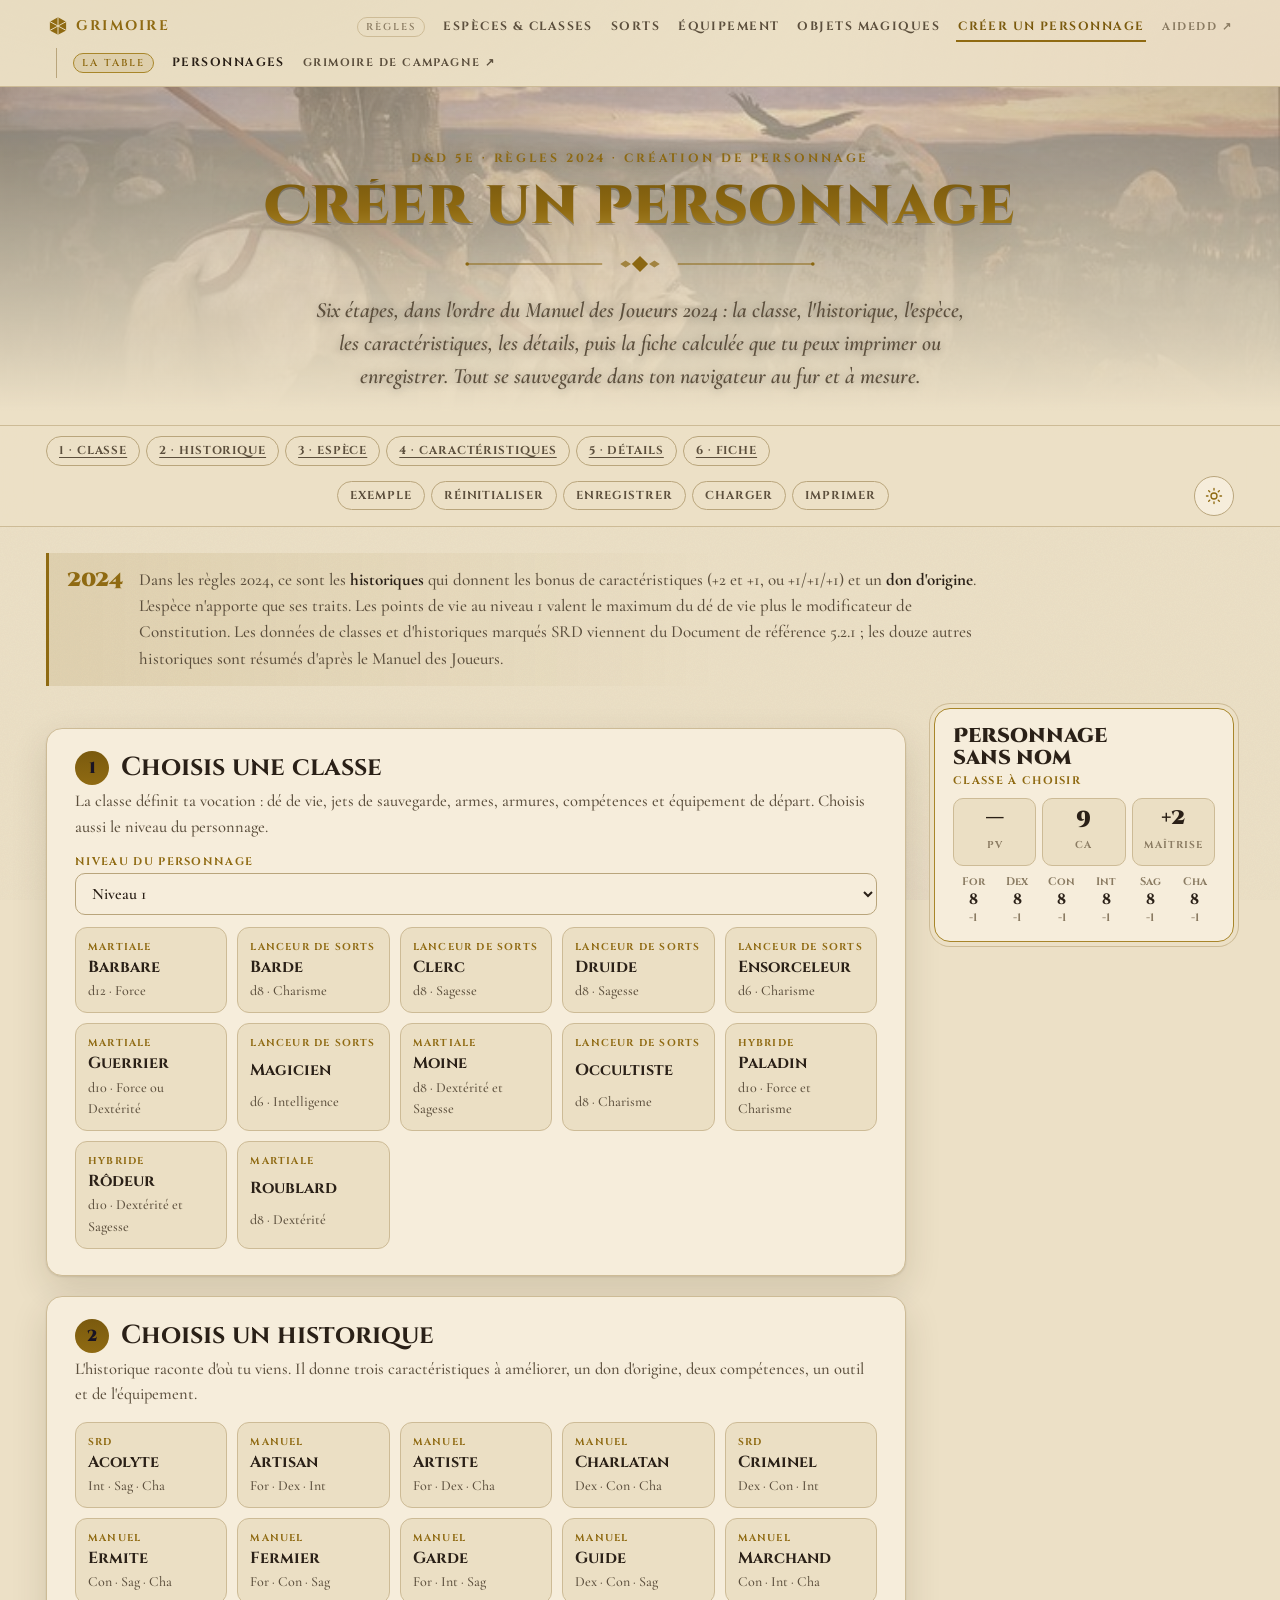
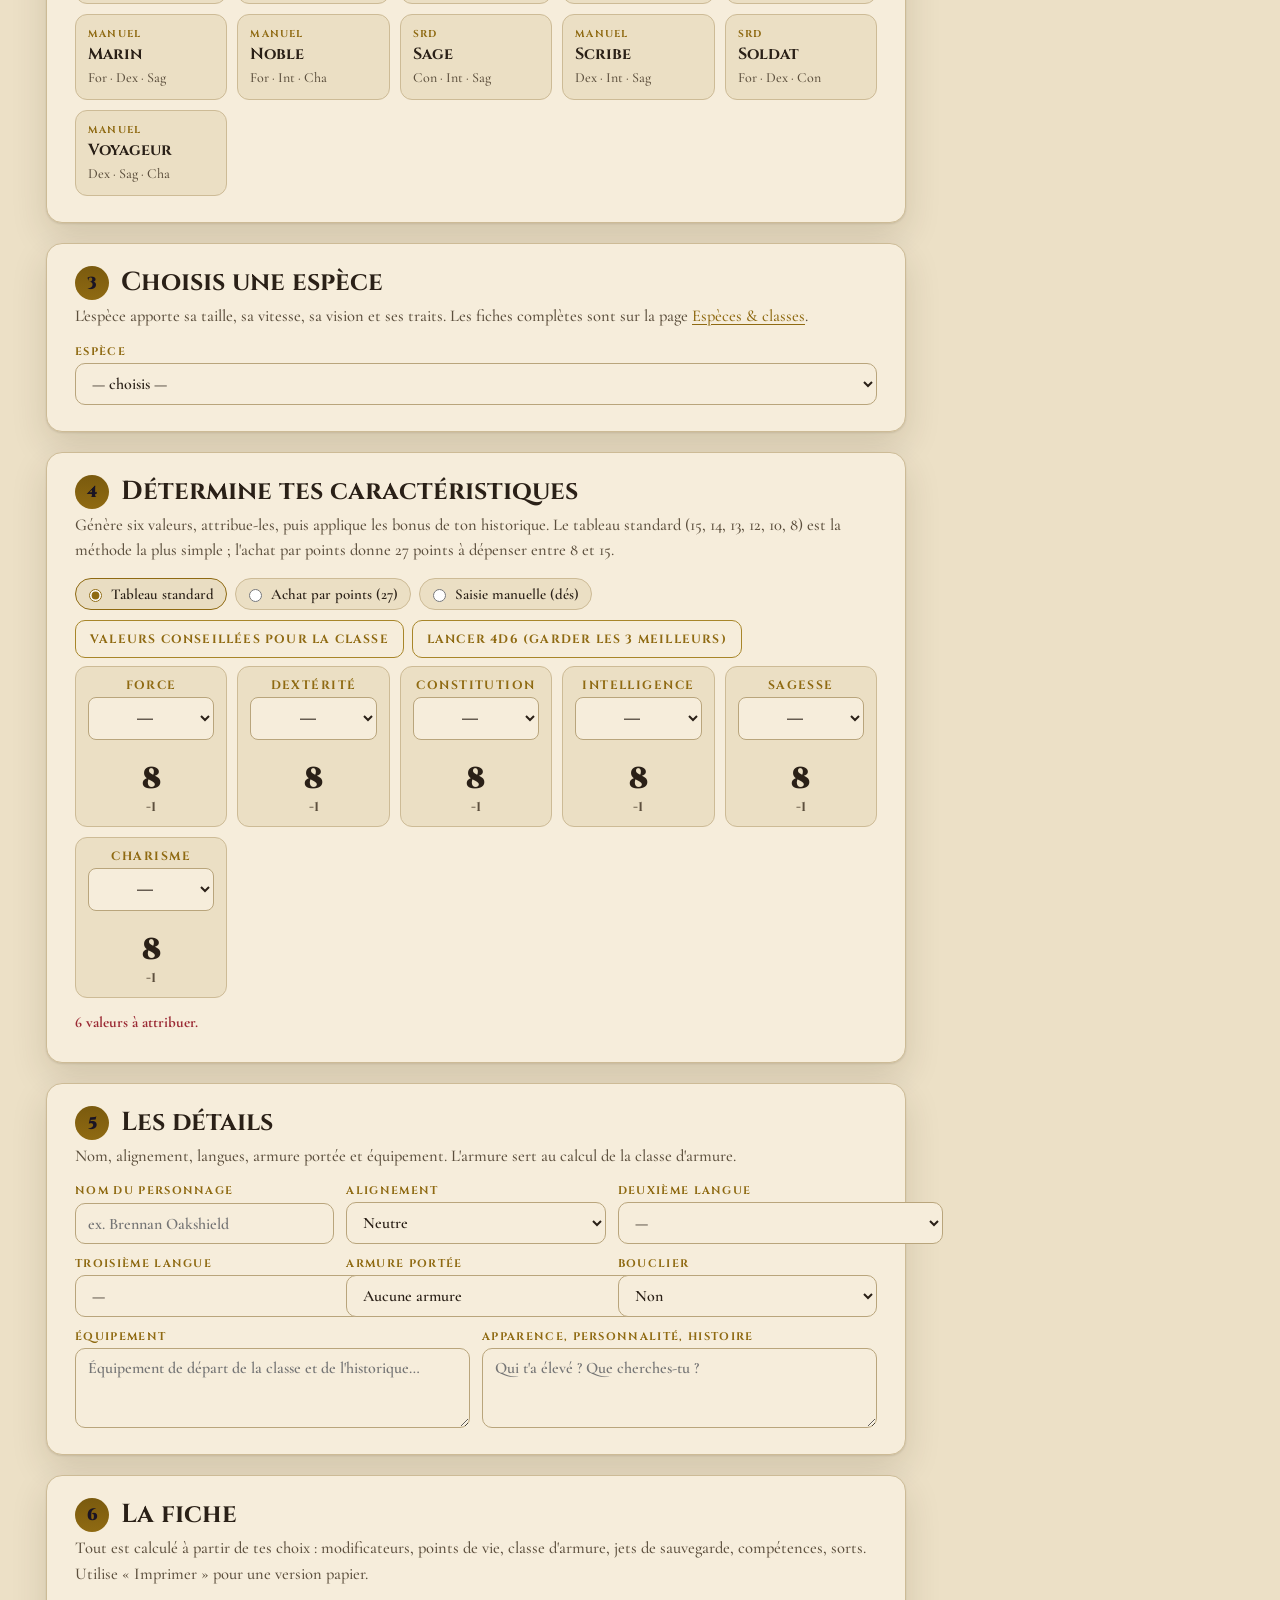
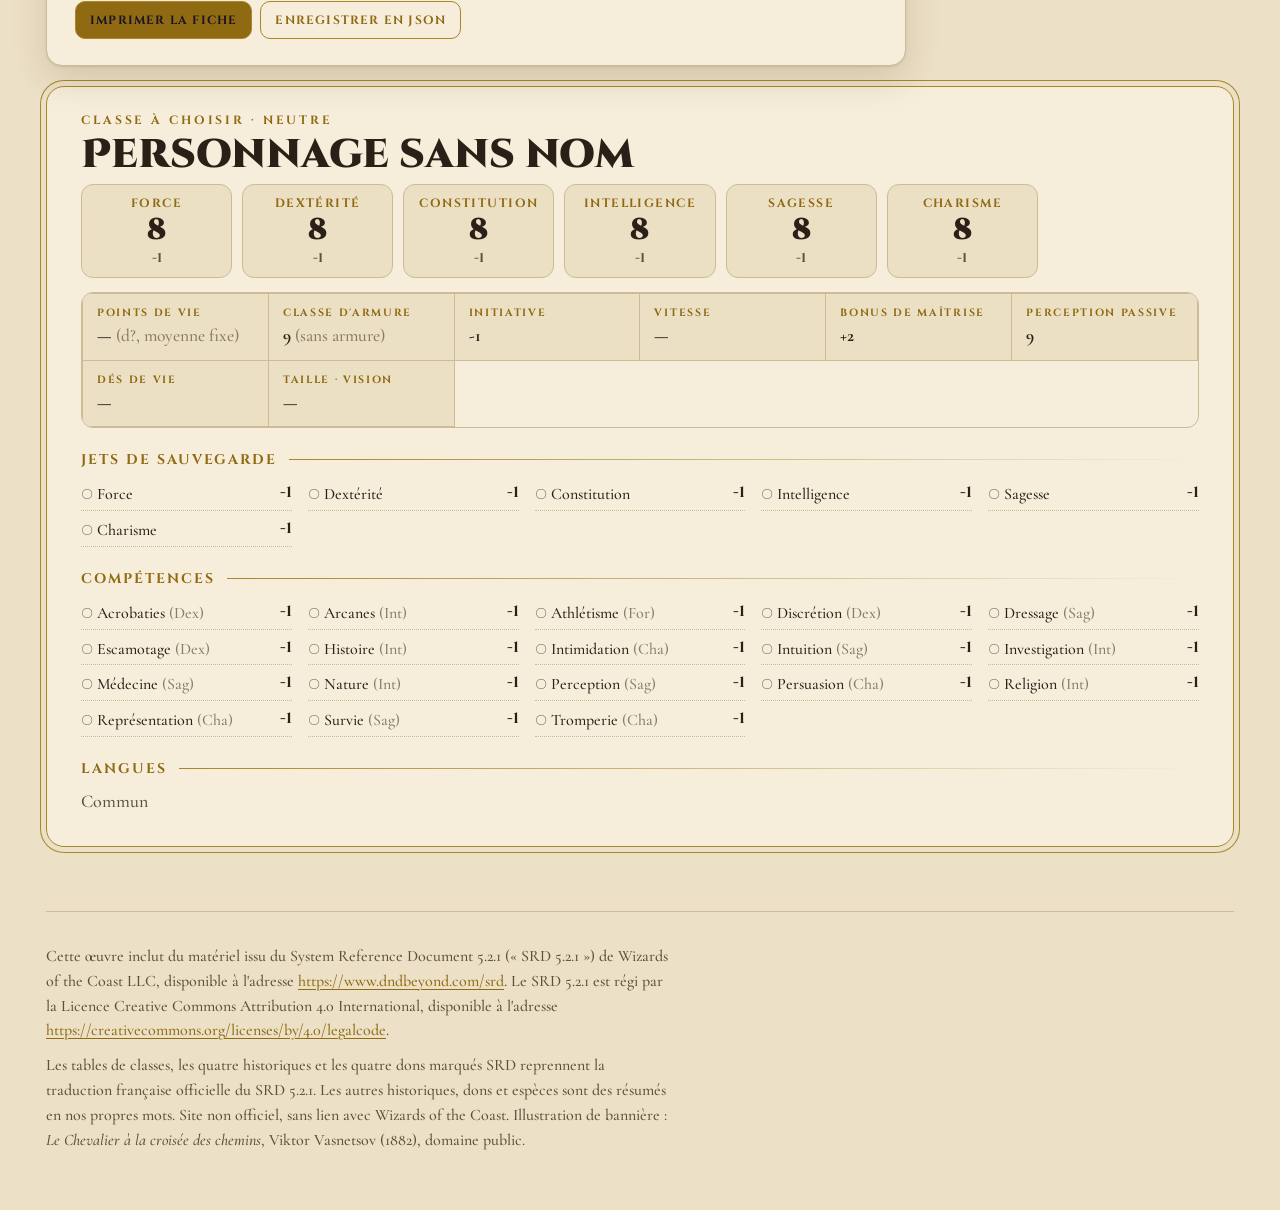
==== commit c892b144: "La table : page Personnages (fiche de Kargan), outils de la table et navigation en deux groupes - No" ====
--- a/docs/creation.html
+++ b/docs/creation.html
@@ -97,11 +97,18 @@
 <nav class="site" aria-label="Sections du site">
   <div class="wrap site-in">
     <a class="brand" href="index.html"><svg viewBox="0 0 64 64" aria-hidden="true"><path d="M32 4 58 18v28L32 60 6 46V18z" fill="currentColor"/><path d="M32 4v56M6 18l26 14 26-14M6 46l26-14 26 14" stroke="var(--bg)" stroke-width="3" fill="none"/></svg>Grimoire</a>
-    <a href="index.html" data-page="index">Espèces &amp; classes</a>
-    <a href="sorts.html" data-page="sorts">Sorts</a>
-    <a href="equipement.html" data-page="equipement">Équipement</a>
-    <a href="objets.html" data-page="objets">Objets magiques</a>
-    <a href="creation.html" data-page="creation">Créer un personnage</a>
+    <span class="nav-group" aria-label="Les règles"><span class="nav-label">Règles</span>
+      <a href="index.html" data-page="index">Espèces &amp; classes</a>
+      <a href="sorts.html" data-page="sorts">Sorts</a>
+      <a href="equipement.html" data-page="equipement">Équipement</a>
+      <a href="objets.html" data-page="objets">Objets magiques</a>
+      <a href="creation.html" data-page="creation">Créer un personnage</a>
+      <a class="ext" href="https://www.aidedd.org/" target="_blank" rel="noopener" title="AideDD, le site de référence (règles, sorts, monstres)">AideDD ↗</a>
+    </span>
+    <span class="nav-group table" aria-label="Notre table"><span class="nav-label">La table</span>
+      <a href="personnages.html" data-page="personnages">Personnages</a>
+      <a class="ext" href="https://claude.ai/artifact/JBnTUgHS7cgmXj76AXV2MT" target="_blank" rel="noopener" title="Suivi de partie du groupe (s'ouvre sur claude.ai)">Grimoire de campagne ↗</a>
+    </span>
   </div>
 </nav>
 <header class="hero small">
--- a/docs/style.css
+++ b/docs/style.css
@@ -205,8 +205,18 @@
 .site-in a:hover{color:var(--ink)}
 .site-in .brand{display:inline-flex;align-items:center;gap:8px;color:var(--gold);font-size:14px;letter-spacing:.16em;margin-right:auto}
 .site-in .brand svg{width:20px;height:20px}
-body[data-page="index"] .site-in a[data-page="index"],body[data-page="sorts"] .site-in a[data-page="sorts"],body[data-page="equipement"] .site-in a[data-page="equipement"],body[data-page="objets"] .site-in a[data-page="objets"],body[data-page="creation"] .site-in a[data-page="creation"]{color:var(--gold-2);border-bottom-color:var(--gold)}
+body[data-page="index"] .site-in a[data-page="index"],body[data-page="sorts"] .site-in a[data-page="sorts"],body[data-page="equipement"] .site-in a[data-page="equipement"],body[data-page="objets"] .site-in a[data-page="objets"],body[data-page="creation"] .site-in a[data-page="creation"],body[data-page="personnages"] .site-in a[data-page="personnages"]{color:var(--gold-2);border-bottom-color:var(--gold)}
 @media (max-width:640px){.site-in{gap:0 12px;font-size:11px}.site-in .brand{width:100%;margin-bottom:2px}}
+/* navigation : deux groupes, les règles et notre table */
+.nav-group{display:inline-flex;flex-wrap:wrap;align-items:center;gap:2px 14px}
+.nav-label{font:600 10px/1 var(--display);letter-spacing:.2em;color:var(--ink-3);padding:4px 8px;border:1px solid var(--line);border-radius:999px;margin-right:2px}
+.nav-group.table{margin-left:10px;padding-left:16px;border-left:1px solid var(--line-2)}
+.nav-group.table .nav-label{color:var(--gold);border-color:var(--gold-3);background:var(--gold-soft)}
+.nav-group.table a{color:var(--ink)}
+.site-in a.ext{color:var(--ink-3);font-size:11px}
+.nav-group.table a.ext{color:var(--ink-2)}
+.site-in a.ext:hover{color:var(--gold)}
+@media (max-width:760px){.nav-group.table{margin-left:0;padding-left:0;border-left:0;width:100%;margin-top:4px}}
 /* ---------- pages secondaires ---------- */
 .hero.small{padding-block:clamp(36px,6vw,64px) clamp(20px,3vw,32px)}
 .hero.small h1{font-size:clamp(30px,5vw,54px)}
